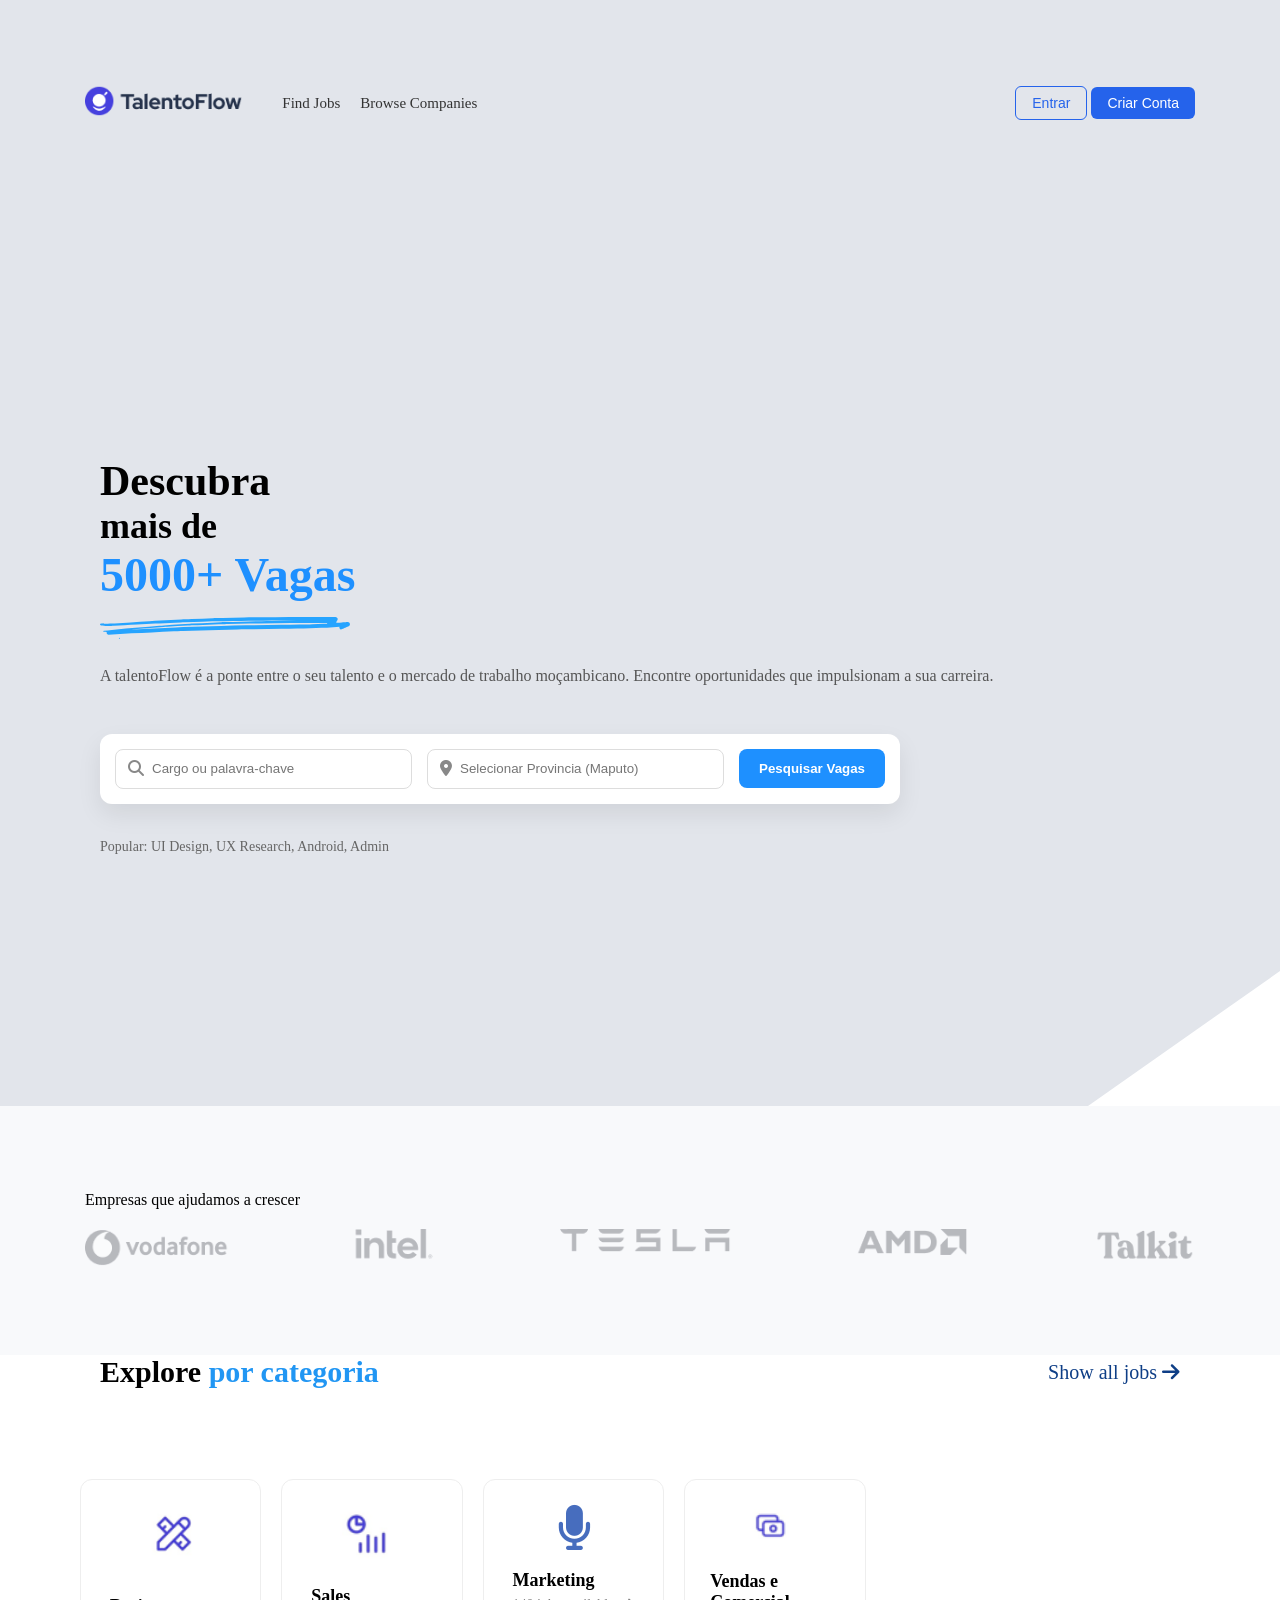
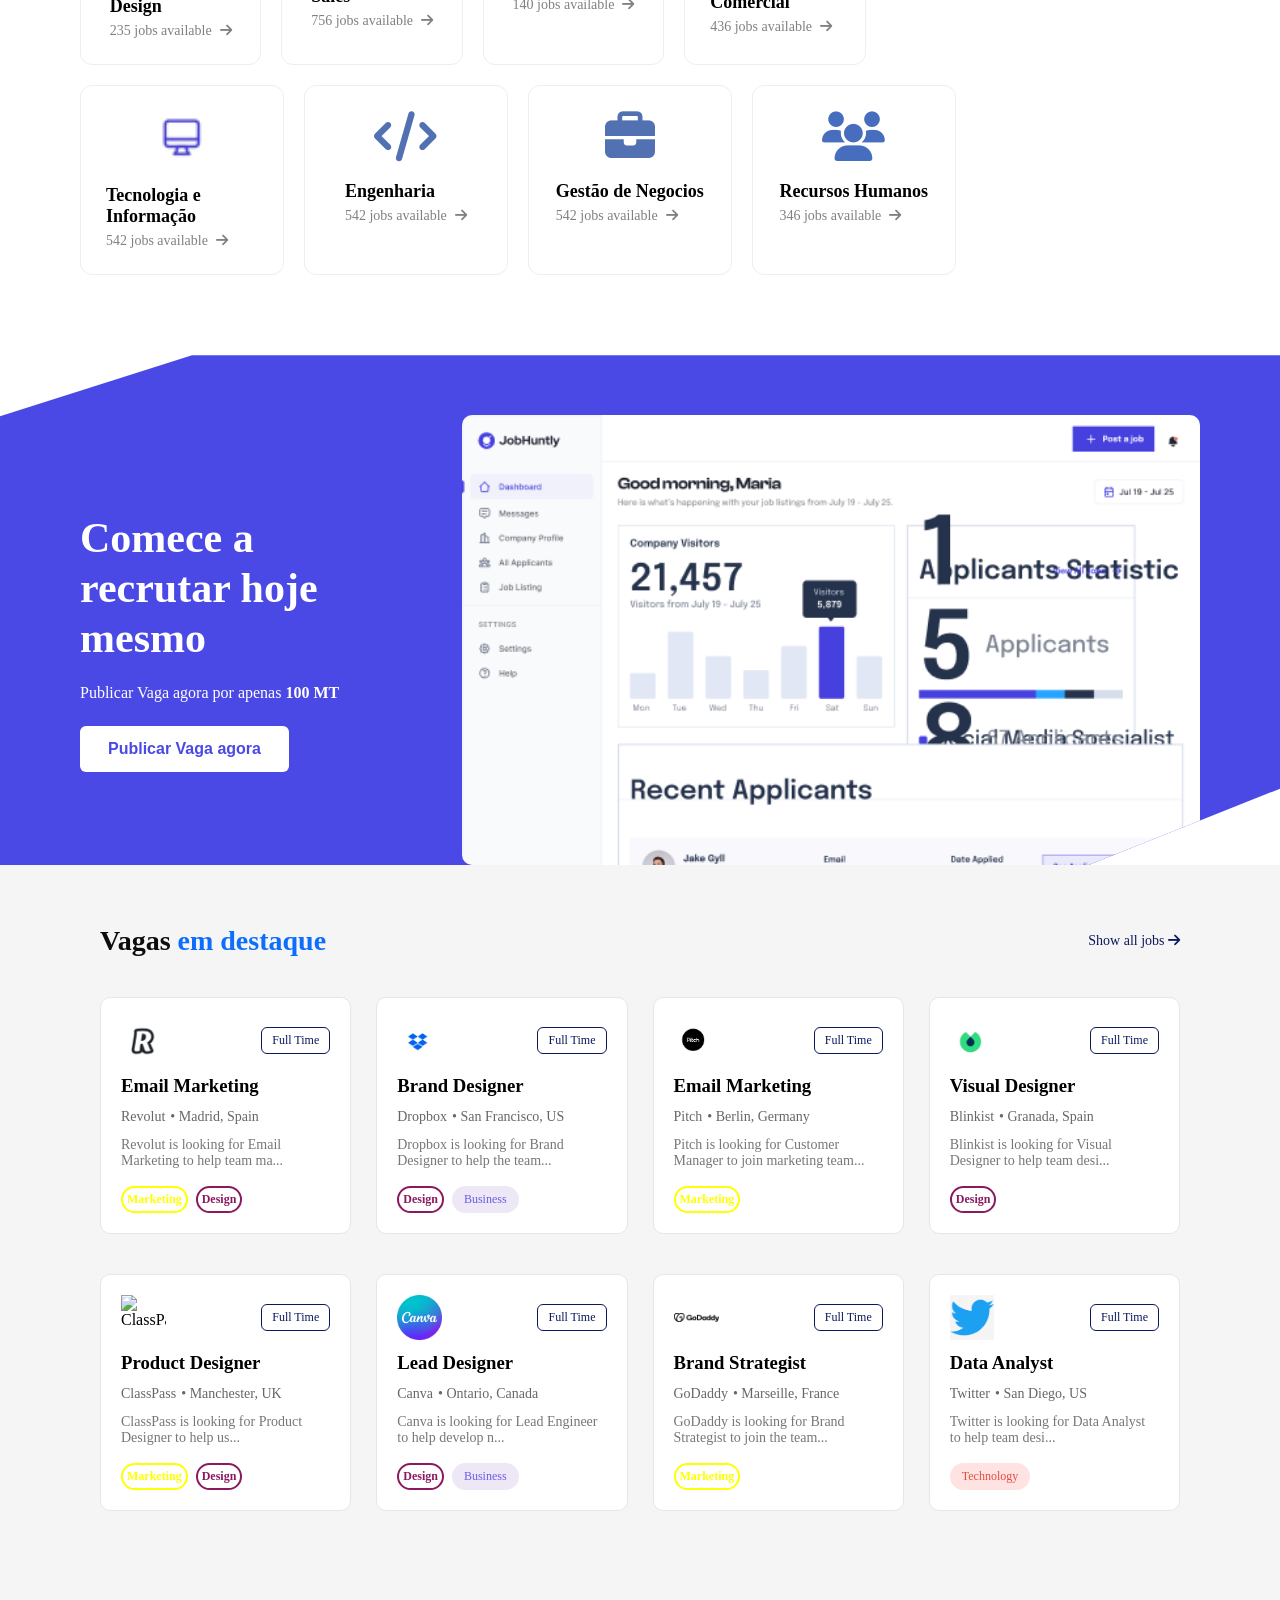
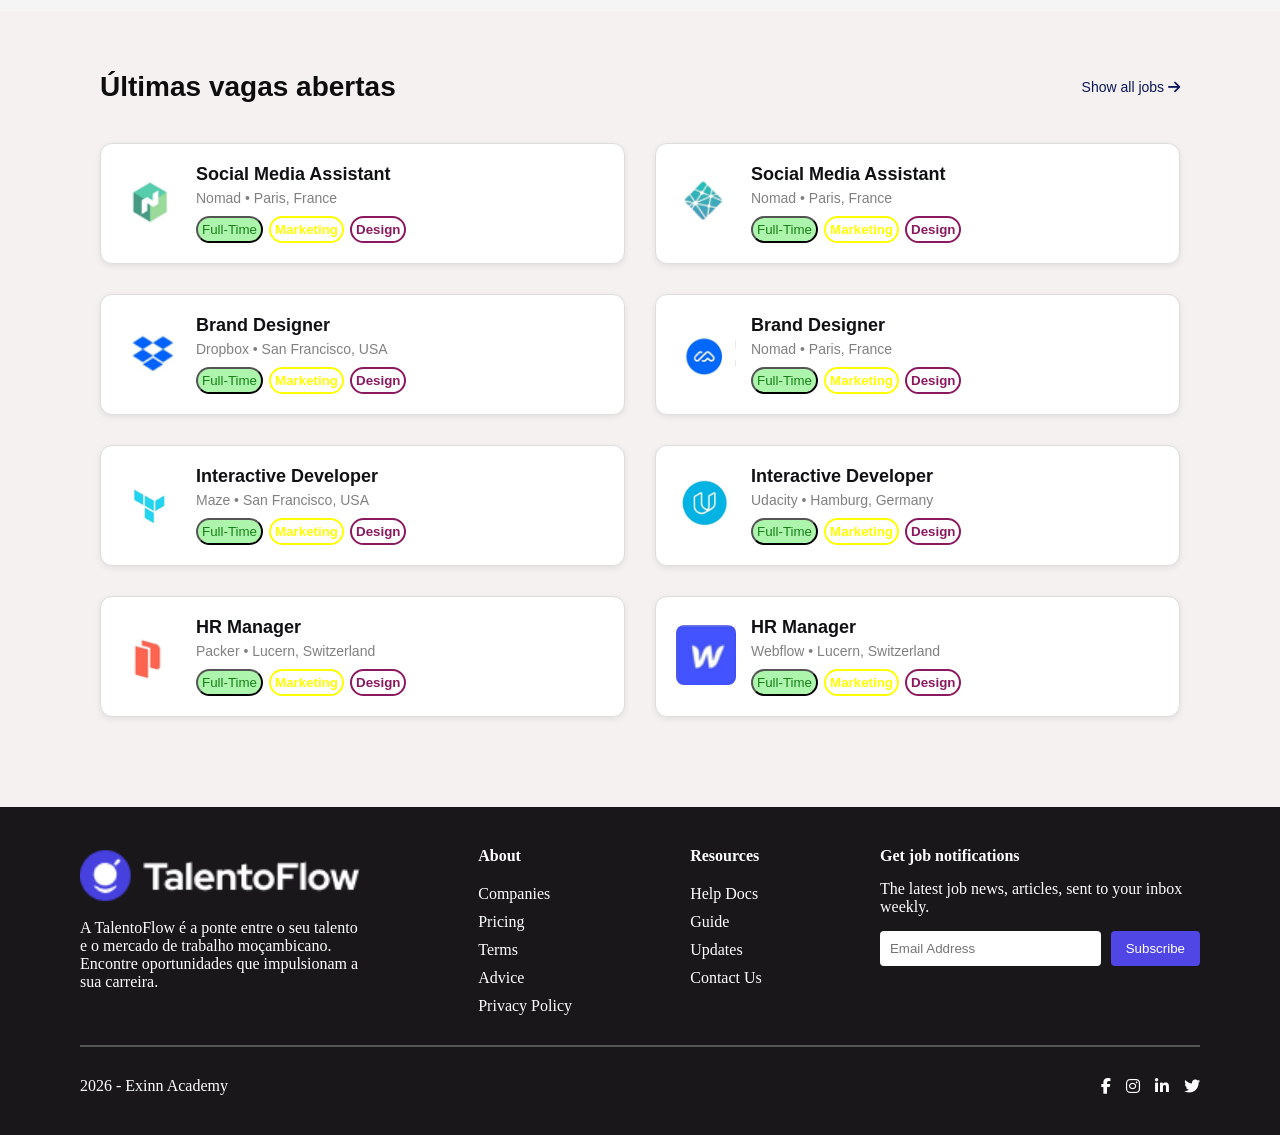
==== index.html @ d51956b3 "ajuste" ====
<!DOCTYPE html>
<html lang="en">
<head>
    <meta charset="UTF-8">
    <meta name="viewport" content="width=device-width, initial-scale=1.0">
    <title>Talento-Flow</title>

    
      <link rel="stylesheet" href="https://cdnjs.cloudflare.com/ajax/libs/font-awesome/6.4.0/css/all.min.css">

    <link rel="stylesheet" href="styles.css">
</head>

<body>


<header class="cabeca"> 
    <!-- Lado esquerdo: logo + nome --> 
    <div class="divhead1"> 
        <div class="logo-area"> 
            <img class="imag" src="AssetsTalentoFlow/Logo.png" alt="Logo TalentoFlow"> 
        </div> 
        
        <!-- Centro: links de navegação --> 
        <div class="headElements"> 
            <div><a href="#">Find Jobs</a></div> 
            <div><a href="#">Browse Companies</a></div> 
        </div> 
    </div> 
    
    <!-- Lado direito: botões --> 
     <div class="auth-buttons"> 
        <nav>
            <button>Entrar</button>
            <button>Criar Conta</button>
        </nav>
    </div> 
</header>



<main>

    <!--Dont worry, depois removeremos os comentarios desnecessarios-->

    <!--O Bill fara parte inicial ate a seccao de categorias-->
   <section class="hero">

    <div class="hero-content">
        <div class="hero-title">Descubra</div>
        <div class="hero-subtitle">mais de</div>
        <div class="hero-number">5000+ Vagas</div>

        <div class="hero-image">
            <img src="AssetsTalentoFlow/Group.svg" alt="">
        </div>

        <div class="text1">
            <p>
                A talentoFlow é a ponte entre o seu talento e o mercado de trabalho moçambicano.
                Encontre oportunidades que impulsionam a sua carreira.
            </p>
        </div>
    </div>

    <!-- Barra de Pesquisa -->
    <div class="search-container">

        <div class="search-input-group">
            <span><i class="fa fa-search"></i></span>
            <input type="text" placeholder="Cargo ou palavra-chave">
        </div>

        <div class="search-input-group">
            <span><i class="fa-solid fa-location-dot"></i></span>
            <input type="text" placeholder="Selecionar Provincia (Maputo)">
        </div>

        <button class="search-btn">Pesquisar Vagas</button>

    </div>

    <div class="popular">
        Popular: UI Design, UX Research, Android, Admin
    </div>

  </section>



    <!-- Secção de Empresas -->
    <section class="secao-empresas">
    <div class="container-empresas">
        <div class="titulo-empresas">
            Empresas que ajudamos a crescer
        </div>

        <div class="logos-empresas">
            <img src="AssetsTalentoFlow/Featured Company.png" 
                 alt="Empresas ajudadas no crescimento">
        </div>
    </div>
</section>


<!-- Secção de Categorias -->


    
        <div class="cabecalho-explore">
            <div>
                <h2>Explore <span class="designExp">por categoria</span></h2>
            </div>

            <div class="show1">
                Show all jobs
                <span class="show1">
                    <i class="fa fa-arrow-right"></i>
                </span>
            </div>
        </div>
    





    <!-- Section das categorias -->
<section class="categorias">

    <!-- Primeira linha -->
    <div class="linha-categorias">

        <div class="card-categoria">
            <div class="card-icon">
                <img src="categorias/Screenshot 2026-02-19 233126.png" alt="">
            </div>

            <div class="card-info">
                <h3 class="card-titulo">Design</h3>
                <div class="card-vagas">
                    235 jobs available
                    <span><i class="fa fa-arrow-right"></i></span>
                </div>
            </div>
        </div>

        <div class="card-categoria">
            <div class="card-icon">
                <img src="categorias/sales.png" alt="">
            </div>
            <div class="card-info">
                <h3 class="card-titulo">Sales</h3>
                <div class="card-vagas">
                    756 jobs available
                    <span><i class="fa fa-arrow-right"></i></span>
                </div>
            </div>
        </div>

        <div class="card-categoria">
            <div class="card-icon">
                <span><i class="fa-solid fa-microphone" style="font-size:45px;"></i>
                </span>
            </div>
            <div class="card-info">
                <h3 class="card-titulo">Marketing</h3>
                <div class="card-vagas">
                    140 jobs available
                    <span><i class="fa fa-arrow-right"></i></span>
                </div>
            </div>
        </div>

        <div class="card-categoria">
            <div class="card-icon">
                <img src="categorias/caixinhas.png" alt="">
            </div>
            <div class="card-info">
                <h3 class="card-titulo">Vendas e Comercial</h3>
                <div class="card-vagas">
                    436 jobs available
                    <span><i class="fa fa-arrow-right"></i></span>
                </div>
            </div>
        </div>

    </div>

    <!-- Segunda linha -->
    <div class="linha-categorias">

        <div class="card-categoria">
            <div class="card-icon">
                <img src="categorias/tecnologia.png" alt="">
            </div>
            <div class="card-info">
                <h3 class="card-titulo">Tecnologia e Informação</h3>
                <div class="card-vagas">
                    542 jobs available
                    <span><i class="fa fa-arrow-right"></i></span>
                </div>
            </div>
        </div>

        <div class="card-categoria">
            <div class="card-icon">
                  <span class="engenharia">
                     <i class="fa fa-code"></i>
                </span>
            </div>
            <div class="card-info">
             <h3 class="card-titulo">Engenharia</h3>
                <div class="card-vagas">
                    542 jobs available
                    <span><i class="fa fa-arrow-right"></i></span>
                </div>
            </div>
        </div>

        <div class="card-categoria">
            <div class="card-icon">
                  <span class="engenharia">
                    <i class="fa-solid fa-briefcase"></i>
                </span>
            </div>
            <div class="card-info">
              <h3 class="card-titulo">Gestão de Negocios</h3>
                <div class="card-vagas">
                    542 jobs available
                    <span><i class="fa fa-arrow-right"></i></span>
                </div>
            </div>
        </div>

        <div class="card-categoria">
            <div class="card-icon">
                <i class="fa fa-users"></i>
            </div>
            <div class="card-info">
                <h3 class="card-titulo">Recursos Humanos</h3>
                <div class="card-vagas">
                    346 jobs available
                    <span><i class="fa fa-arrow-right"></i></span>
                </div>
            </div>
        </div>

    </div>

</section>
   
    <!--Shanaya - desde a seccao de dashboard ate a seccao das vagas em destaque-->
   


<section class="sectionParaDashboard">
    <div class="dashboard-content">

        <!-- TEXTO À ESQUERDA -->
        <div class="dashboard-text">
            <h2>
                Comece a <br>
                recrutar hoje <br>
                mesmo
            </h2>

            <p class="price">
                Publicar Vaga agora por apenas <strong>100 MT</strong>
            </p>

            <button class="btn-publicar">
                Publicar Vaga agora
            </button>
        </div>

        <!-- IMAGEM À DIREITA -->
        <div class="dashboard-image">
            <img src="AssetsTalentoFlow/Dashboard Company.png" alt="Dashboard da Empresa">
        </div>

    </div>
</section>











   
            
    
         
      
    
      





<!--Section de empresas em destaque - SHANAYA-->



<section class="vagas">

    
    <!-- Cabeçalho da secção -->
    <div class="vagas-topo">
        <div class="titulo-vagas"><h1>
           Vagas <vagas class="designTitle">em destaque</h1></span>
        </div>
        
        <div class="ver-todas">
            Show all jobs <i class="fa fa-arrow-right"></i>
        </div>
    </div>

    <!-- LINHA 1: Vagas 1 a 4 -->
    <div class="grelha-vagas linha-1">
        <!-- CARD 1 -->
        <div class="vaga-card">
            <div class="vaga-header">
                <img class="imgEmp" src="EmpresasLogo/R.png" alt="Revolut">
                <span class="full-time">Full Time</span>
            </div>
            <h3>Email Marketing</h3>
            <div class="empresa-local">
                <span>Revolut</span>
                <span>• Madrid, Spain</span>
            </div>
            <p class="descricao">Revolut is looking for Email Marketing to help team ma...</p>
            <div class="tags">
                <span class="tag marketing">Marketing</span>
                <span class="tag design">Design</span>
            </div>
        </div>

        <!-- CARD 2 -->
        <div class="vaga-card">
            <div class="vaga-header">
                <img class="imgEmp" src="EmpresasLogo/dropbox.png" alt="Dropbox">
                <span class="full-time">Full Time</span>
            </div>
            <h3>Brand Designer</h3>
            <div class="empresa-local">
                <span>Dropbox</span>
                <span>• San Francisco, US</span>
            </div>
            <p class="descricao">Dropbox is looking for Brand Designer to help the team...</p>
            <div class="tags">
                <span class="tag design">Design</span>
                <span class="tag business">Business</span>
            </div>
        </div>

        <!-- CARD 3 -->
        <div class="vaga-card">
            <div class="vaga-header">
                <img class="imgEmp" src="EmpresasLogo/pitch.png" alt="Pitch">
                <span class="full-time">Full Time</span>
            </div>
            <h3>Email Marketing</h3>
            <div class="empresa-local">
                <span>Pitch</span>
                <span>• Berlin, Germany</span>
            </div>
            <p class="descricao">Pitch is looking for Customer Manager to join marketing team...</p>
            <div class="tags">
                <span class="tag marketing">Marketing</span>
            </div>
        </div>

        <!-- CARD 4 -->
        <div class="vaga-card">
            <div class="vaga-header">
                <img class="imgEmp" src="EmpresasLogo/brink.png" alt="Blinkist">
                <span class="full-time">Full Time</span>
            </div>
            <h3>Visual Designer</h3>
            <div class="empresa-local">
                <span>Blinkist</span>
                <span>• Granada, Spain</span>
            </div>
            <p class="descricao">Blinkist is looking for Visual Designer to help team desi...</p>
            <div class="tags">
                <span class="tag design">Design</span>
            </div>
        </div>
    </div> <!-- fim linha 1 -->

    <!-- LINHA 2: Vagas 5 a 8 -->
    <div class="grelha-vagas linha-2">
        <!-- CARD 5 -->
        <div class="vaga-card">
            <div class="vaga-header">
                <img class="imgEmp" src="EmpresasLogo/ClassPassLogo.png" alt="ClassPass">
                <span class="full-time">Full Time</span>
            </div>
            <h3>Product Designer</h3>
            <div class="empresa-local">
                <span>ClassPass</span>
                <span>• Manchester, UK</span>
            </div>
            <p class="descricao">ClassPass is looking for Product Designer to help us...</p>
            <div class="tags">
                <span class="tag marketing">Marketing</span>
                <span class="tag design">Design</span>
            </div>
        </div>

        <!-- CARD 6 -->
        <div class="vaga-card">
            <div class="vaga-header">
                <img class="imgEmp" src="EmpresasLogo/CanvaLogo.png" alt="Canva">
                <span class="full-time">Full Time</span>
            </div>
            <h3>Lead Designer</h3>
            <div class="empresa-local">
                <span>Canva</span>
                <span>• Ontario, Canada</span>
            </div>
            <p class="descricao">Canva is looking for Lead Engineer to help develop n...</p>
            <div class="tags">
                <span class="tag design">Design</span>
                <span class="tag business">Business</span>
            </div>
        </div>

        <!-- CARD 7 -->
        <div class="vaga-card">
            <div class="vaga-header">
                <img class="imgEmp" src="EmpresasLogo/godaddylogo.png" alt="GoDaddy">
                <span class="full-time">Full Time</span>
            </div>
            <h3>Brand Strategist</h3>
            <div class="empresa-local">
                <span>GoDaddy</span>
                <span>• Marseille, France</span>
            </div>
            <p class="descricao">GoDaddy is looking for Brand Strategist to join the team...</p>
            <div class="tags">
                <span class="tag marketing">Marketing</span>
            </div>
        </div>

        <!-- CARD 8 -->
        <div class="vaga-card">
            <div class="vaga-header">
                <img class="imgEmp" src="EmpresasLogo/TwitterLogo.png" alt="Twitter">
                <span class="full-time">Full Time</span>
            </div>
            <h3>Data Analyst</h3>
            <div class="empresa-local">
                <span>Twitter</span>
                <span>• San Diego, US</span>
            </div>
            <p class="descricao">Twitter is looking for Data Analyst to help team desi...</p>
            <div class="tags">
                <span class="tag technology">Technology</span>
            </div>
        </div>
    </div> <!-- fim linha 2 -->

</section>



   <!--Section de últimas vagas-->
  <!--Ercilio: A partir da seccao das vagas abertas ate no fim(inclui footer)-->

<section class="vagasAbertas">
  <!-- topo -->
  <div class="vagas-topo">
    <h1>Últimas vagas abertas</h1>
    <div class="ver-todas">
      Show all jobs <i class="fa fa-arrow-right" aria-hidden="true"></i>
    </div>
  </div>

  <!-- LINHAS DE VAGAS -->
  <div class="linha-vagas">
    <!-- VAGA 1 -->
    <div class="vaga">
      <div class="vaga-img">
        <img src="imagesVagas/vaga1.png" alt="Social Media Assistant">
      </div>
      <div class="vaga-info">
        <h3>Social Media Assistant</h3>
        <p>Nomad • Paris, France</p>
        <div class="vaga-tags">
          <button class="full">Full-Time</button>
          <button class="marketing">Marketing</button>
          <button class="design">Design</button>
        </div>
      </div>
    </div>

    <!-- VAGA 2 -->
    <div class="vaga">
      <div class="vaga-img">
        <img src="imagesVagas/vaga2.png" alt="Social Media Assistant">
      </div>
      <div class="vaga-info">
        <h3>Social Media Assistant</h3>
        <p>Nomad • Paris, France</p>
        <div class="vaga-tags">
          <button class="full">Full-Time</button>
          <button class="marketing">Marketing</button>
          <button class="design">Design</button>
        </div>
      </div>
    </div>
  </div>

  <div class="linha-vagas">
    <!-- VAGA 3 -->
    <div class="vaga">
      <div class="vaga-img">
        <img src="imagesVagas/vaga3.png" alt="Brand Designer">
      </div>
      <div class="vaga-info">
        <h3>Brand Designer</h3>
        <p>Dropbox • San Francisco, USA</p>
        <div class="vaga-tags">
          <button class="full">Full-Time</button>
          <button class="marketing">Marketing</button>
          <button class="design">Design</button>
        </div>
      </div>
    </div>

    <!-- VAGA 4 -->
    <div class="vaga">
      <div class="vaga-img">
        <img src="imagesVagas/vaga4.png" alt="Brand Designer">
      </div>
      <div class="vaga-info">
        <h3>Brand Designer</h3>
        <p>Nomad • Paris, France</p>
        <div class="vaga-tags">
          <button class="full">Full-Time</button>
          <button class="marketing">Marketing</button>
          <button class="design">Design</button>
        </div>
      </div>
    </div>
  </div>

  <div class="linha-vagas">
    <!-- VAGA 5 -->
    <div class="vaga">
      <div class="vaga-img">
        <img src="imagesVagas/vaga5.png" alt="Interactive Developer">
      </div>
      <div class="vaga-info">
        <h3>Interactive Developer</h3>
        <p>Maze • San Francisco, USA</p>
        <div class="vaga-tags">
          <button class="full">Full-Time</button>
          <button class="marketing">Marketing</button>
          <button class="design">Design</button>
        </div>
      </div>
    </div>

    <!-- VAGA 6 -->
    <div class="vaga">
      <div class="vaga-img">
        <img src="imagesVagas/vaga6.png" alt="Interactive Developer">
      </div>
      <div class="vaga-info">
        <h3>Interactive Developer</h3>
        <p>Udacity • Hamburg, Germany</p>
        <div class="vaga-tags">
          <button class="full">Full-Time</button>
          <button class="marketing">Marketing</button>
          <button class="design">Design</button>
        </div>
      </div>
    </div>
  </div>

  <div class="linha-vagas">
    <!-- VAGA 7 -->
    <div class="vaga">
      <div class="vaga-img">
        <img src="imagesVagas/vaga7.png" alt="HR Manager">
      </div>
      <div class="vaga-info">
        <h3>HR Manager</h3>
        <p>Packer • Lucern, Switzerland</p>
        <div class="vaga-tags">
          <button class="full">Full-Time</button>
          <button class="marketing">Marketing</button>
          <button class="design">Design</button>
        </div>
      </div>
    </div>

    <!-- VAGA 8 -->
    <div class="vaga">
      <div class="vaga-img">
        <img src="imagesVagas/vaga8.png" alt="HR Manager">
      </div>
      <div class="vaga-info">
        <h3>HR Manager</h3>
        <p>Webflow • Lucern, Switzerland</p>
        <div class="vaga-tags">
          <button class="full">Full-Time</button>
          <button class="marketing">Marketing</button>
          <button class="design">Design</button>
        </div>
      </div>
    </div>
  </div>
</section>

    

</main>

<footer class="footer">

    <div class="containerFooter">

        <!-- COLUNA 1 - EMPRESA -->
        <div class="empresa">
            <img src="AssetsTalentoFlow/Logo-Branco.png" alt="Logo">
            <p>
                A TalentoFlow é a ponte entre o seu talento e o mercado de trabalho moçambicano.
                Encontre oportunidades que impulsionam a sua carreira.
            </p>
        </div>

        <!-- COLUNA 2 - ABOUT -->
        <div class="coluna">
            <h4>About</h4>
            <span>Companies</span>
            <span>Pricing</span>
            <span>Terms</span>
            <span>Advice</span>
            <span>Privacy Policy</span>
        </div>

        <!-- COLUNA 3 - RESOURCES -->
        <div class="coluna">
            <h4>Resources</h4>
            <span>Help Docs</span>
            <span>Guide</span>
            <span>Updates</span>
            <span>Contact Us</span>
        </div>

        <!-- COLUNA 4 - NEWSLETTER -->
        <div class="newsletter">
            <h4>Get job notifications</h4>
            <p>
                The latest job news, articles, sent to your inbox weekly.
            </p>

            <div class="form">
                <input type="email" placeholder="Email Address">
                <button>Subscribe</button>
            </div>
        </div>

    </div>

    <hr>

    <!-- PARTE FINAL -->
    <div class="final">
        <span>2026 - Exinn Academy</span>

        <div class="redes">
            <i class="fab fa-facebook-f"></i>
            <i class="fab fa-instagram"></i>
            <i class="fab fa-linkedin-in"></i>
            <i class="fab fa-twitter"></i>
        </div>
    

</footer>




</body>
</html>
---- styles.css ----
* {   
    margin: 0;
    padding: 0;
    box-sizing: border-box;
}



/* HEADER GERAL */
.cabeca {
    display: flex;
    justify-content: space-between; /* esquerda | direita */
    align-items: center;
   
    background-color: #e2e5eb;
    border-bottom: 0px solid #e5e5e5;
    padding-left: 85px;
    padding: 85px;
}

/* BLOCO ESQUERDO (logo + menu) */
.divhead1 {
    display: flex;
    align-items: center;
    gap: 40px; /* espaço entre logo e links */
}

/* Logo */
.logo-area 

 img {
    height: 32px;
    width: auto;
    background-color: transparent; /* garante que não há fundo preto */
}


.imag {
    height: 32px;
    width: auto;
}

/* LINKS DE NAVEGAÇÃO */
.headElements {
    display: flex;
    gap: 20px;
}

.headElements a {
    text-decoration: none;
    color: #333;
    font-size: 15px;
    font-weight: 500;
}

.headElements a:hover {
    color: #2563eb; /* azul */
}

/* BLOCO DIREITO (botões) */
.auth-buttons {
    display: flex;
    gap: 12px;
}

/* BOTÕES */
.auth-buttons button {
    padding: 8px 16px;
    border-radius: 6px;
    font-size: 14px;
    cursor: pointer;
    border: none;
}

/* Botão Entrar */
.auth-buttons button:first-child {
    background-color: transparent;
    color: #2563eb;
    border: 1px solid #2563eb;
}

/* Botão Criar Conta */
.auth-buttons button:last-child {
    background-color: #2563eb;
    color: #fff;
}




/*MAIN GERAL*/



/*section first, de introducao*/


/* HERO SECTION */

.hero {
    display: flex;
    flex-direction: column;
    justify-content: center;
    padding: 80px 100px;
    gap: 25px;
     background-color: #e2e5eb;
    min-height: 100vh;


     clip-path: polygon(
        0% 0%,     /* corte no topo à esquerda */
        100% 0%,   /* topo direito normal */
        100% 85%,  /* desce antes do fim */
        85% 100%,  /* corte no fundo à direita */
        0% 100%,   /* fundo esquerdo normal */
        0% 12%     /* sobe para fechar o corte esquerdo */
    );


}


     clip-path: polygon(
        0% 0%,     /* sem corte no topo à esquerda */
        100% 0%,   /* topo direito normal */
        100% 85%,  /* desce antes do fim */
        85% 100%,  /* corte no fundo à direita */
         0% 100%,   /* fundo esquerdo normal */
         0% 12%     /* sobe para fechar o corte esquerdo */
       
        
    );



}

/* Conteúdo principal */

.hero-content {
    max-width: 700px;
}

.hero-title {
    font-size: 42px;
    font-weight: 700;
}

.hero-subtitle {
    font-size: 36px;
    font-weight: 600;
}

.hero-number {
    font-size: 48px;
    font-weight: 800;
    color: #1e90ff;
}

.hero-image img {
   
    width: 250px;
    margin-top: 15px;
}

.text1 {
    margin-top: 20px;
    color: #555;
    line-height: 1.6;
}

/* SEARCH BAR */

.search-container {
    display: flex;
    align-items: center;
    gap: 15px;
    margin-top: 20px;
    background: white;
    padding: 15px;
    border-radius: 12px;
    box-shadow: 0 10px 25px rgba(0,0,0,0.08);
    max-width: 800px;
}

.search-input-group {
    display: flex;
    align-items: center;
    gap: 8px;
    flex: 1;
    border: 1px solid #ddd;
    padding: 10px 12px;
    border-radius: 8px;
}

.search-input-group i {
    color: #888;
}

.search-input-group input {
    border: none;
    outline: none;
    width: 100%;
}

.search-btn {
    padding: 12px 20px;
    background: #1e90ff;
    color: white;
    border: none;
    border-radius: 8px;
    cursor: pointer;
    font-weight: 600;
    transition: 0.3s;
}

.search-btn:hover {
    background: #0d6efd;
}

/* Popular tags */

.popular {
    margin-top: 10px;
    font-size: 14px;
    color: #666;


}


/*Section de empresas*/

.secao-empresas {
    width: 100%;
    background-color: #f8f9fb;
    display: flex;
    justify-content:flex-start; /* centraliza o conteúdo */
    padding: 30px 0;
    padding: 85px;
}

.secao-empresas .container-empresas {
    width: 100%;
    max-width: 1200px; /* mesma largura das outras secções */
   
    display: flex;
    flex-direction: column;
    align-items:first baseline;
    gap: 20px;
}

.logos-empresas img {
    width: 100%;
    height: auto;
}

<!--Section de explorar as vagas-->

/* styles.css */


.explore {
    max-width: 1200px;   /* mesma largura das vagas */
    margin: 0 auto;       /* centraliza horizontalmente */
    padding: 0 20px;      /* espaço lateral */
    margin-bottom: 40px;  /* espaçamento inferior da seção */
}

/* Cabeçalho da seção */
.cabecalho-explore {
    display: flex;
    justify-content: space-between;
    align-items: center;
    margin-bottom: 30px;
    padding-left: 100px;
    padding-right: 100px;
    font-size: 20px;
}

.designExp{
    color:#2196F3;
}

.show1{
    color: #0e3e86;
}



/* SECTION DE CATEGORIAS */
.categorias {
    display: flex;
    flex-wrap: wrap;
    padding: 60px 80px;
}

/* Cada linha */
.linha-categorias {
    display: flex;          /* Ativa flex */
    gap: 20px;              /* Espaço entre cards */
    margin-bottom: 20px; 
    flex-wrap: wrap;   /* Espaço entre linhas */
}

/* Cada card */
.card-categoria {
    flex: 1;                /* Todos com mesmo tamanho */
    background: #ffffff;
    padding: 25px;
    border-radius: 12px;
    display: flex;
    flex-direction: column;
    align-items: center;
    gap: 20px;
    border: 1px solid #eee;
    cursor: pointer;
    transition: 0.3s ease;
}

/* Hover */
.card-categoria:hover {
    transform: translateY(-5px);
    box-shadow: 0 10px 20px rgba(0,0,0,0.08);
}
.card-categoria, :first, i
{ color: #2196F3;}



/* Ícone */
.card-icon img {
    width: 70px;
}


.card-icon i {
     color: #476dbe; /* azul */
    font-size: 50px;
}


.engenharia i {
    color: #5271b3;
}

/* Texto */
.card-titulo {
    font-size: 18px;
    margin-bottom: 6px;
}

.card-vagas {
    font-size: 14px;
    color: gray;
    display: flex;
    align-items: center;
    gap: 8px;
}







/*SEGUNDA PARTE - SHANAYA*/

/*Area de Dashboard*/

/* SECTION GERAL */
.sectionParaDashboard {

     max-width: 1650px;   /* MESMA largura das
     outras seções */
     height: 510px;
    margin: 0 auto;      /* centralizacao horizontal */
    background-color: #4a49e5;
    padding: 60px 80px;


    /*Decidimos aplicar esse conceito de clip-path para recortar o elemento... Vamos la ver:*/

    clip-path: polygon(
        15% 0%,     /* corte no topo à esquerda */
        100% 0%,   /* topo direito normal */
        100% 85%,  /* desce antes do fim */
        85% 100%,  /* corte no fundo à direita */
        0% 100%,   /* fundo esquerdo normal */
        0% 12%     /* sobe para fechar o corte esquerdo */
    );
}
/* CONTAINER FLEX */
.dashboard-content {
    display: flex;
    align-items: center;
    justify-content: space-between;
    gap: 40px;
    
}

/* TEXTO */
.dashboard-text {
    max-width: 480px;
    color: #ffffff;
}

.dashboard-text h2 {
    font-size: 42px;
    font-weight: 700;
    line-height: 1.2;
    margin-bottom: 20px;
}

.dashboard-text .price {
    font-size: 16px;
    margin-bottom: 24px;
}

/* BOTÃO */
.btn-publicar {
    padding: 14px 28px;
    font-size: 16px;
    font-weight: 600;
    color: #4a49e5;
    background-color: #ffffff;
    border: none;
    border-radius: 6px;
    cursor: pointer;
    transition: 0.3s;
}

.btn-publicar:hover {
    background-color: #f1f1f1;
}

/* IMAGEM */
.dashboard-image img {
    max-width: 800px;
    width: 100%;
    height: 450px;
    border-radius: 10px;
}





/* Container geral */
.vagas {
    padding: 60px 100px;
    background-color: #f5f5f5;
}

/* TOPO */

/* Container geral */
.vagas {
    padding: 60px 100px;
    background-color: #f5f5f5;
}

/* TOPO */
.vagas-topo {
    display: flex;
    justify-content: space-between;
    align-items: center;
    margin-bottom: 40px;
}

.designTitle {
    color: #0d6efd;
}

.ver-todas {
    color: #0c185c;
    cursor: pointer;
    transition: color 0.3s;
}

.ver-todas:hover {
    color: #0d6efd;
}

/* GRELHA FLEX (mesma regra para linha 1 e linha 2) */
.grelha-vagas {
    display: flex;
    flex-wrap: wrap;
    gap: 25px;
    margin-bottom: 40px; /* separa linhas */
}

/* CARD */
.vaga-card {
    flex: 1 1 calc(25% - 25px);
    min-width: 0;
    background-color: #fff;
    border: 1px solid #e6e6e6;
    border-radius: 10px;
    padding: 20px;
    display: flex;
    flex-direction: column;
    gap: 12px;
    transition: 0.2s ease;
}

.vaga-card:hover {
    transform: translateY(-4px);
    box-shadow: 0 10px 25px rgba(0,0,0,0.05);
}

/* HEADER */
.vaga-header {
    display: flex;
    justify-content: space-between;
    align-items: center;
}

.imgEmp {
    width: 45px;
    height: 45px;
    object-fit: contain;
}

.full-time {
    border: 1px solid #0c185c;
    color: #0c185c;
    font-size: 12px;
    padding: 5px 10px;
    border-radius: 6px;
}

/* TEXTO */
.vaga-card h3 {
    margin: 0;
    word-break: break-word;
}

.empresa-local {
    display: flex;
    flex-wrap: wrap;
    gap: 5px;
    font-size: 14px;
    color: #666;
}

.descricao {
    font-size: 14px;
    color: #777;
}

/* TAGS */
.tags {
    display: flex;
    flex-wrap: wrap;
    gap: 8px;
    margin-top: 5px;
}

.tag {
    font-size: 12px;
    padding: 6px 12px;
    border-radius: 20px;
}

.marketing {
    background-color: #ffe8cc;
    color: #e67e22;
}

.design {
    background-color: #d4f5e9;
    color: #2ecc71;
}

.technology {
    background-color: #ffe3e3;
    color: #e74c3c;
}

.business {
    background-color: #ede7f6;
    color: #6c5ce7;
}

/* TABLET */
@media (max-width: 1024px) {
    .vaga-card {
        flex: 1 1 calc(50% - 25px);
    }

    .vagas {
        padding: 40px 40px;
    }
}

/* MOBILE */
@media (max-width: 768px) {
    .vaga-card {
        flex: 1 1 100%;
    }

    .vagas {
        padding: 30px 20px;
    }

    .vagas-topo {
        flex-direction: column;
        align-items: flex-start;
        gap: 10px;
    }
}







/*ESTILIZANDO SECTION DE ULTIMAS VAGAS Agora*/


.vagasAbertas {
  padding: 60px 100px;
  background-color: #f5f1f1;
  font-family: Arial, sans-serif;
}

.vagas-topo {
  display: flex;
  justify-content: space-between;
  align-items: center;
  margin-bottom: 40px;
}

.vagas-topo h1 {
  font-size: 28px;
  color: #0d0d0e;
}

.ver-todas {
  color: #0c185c;
  font-size: 14px;
  cursor: pointer;
}

.linha-vagas {
  display: flex;
  justify-content: space-between;
  gap: 30px;
  margin-bottom: 30px;
  flex-wrap: wrap;
  align-items: stretch; /* garante que todas as vagas tenham a mesma altura */
}

.vaga {
  flex: 1 1 calc(50% - 15px);
  display: flex;
  gap: 15px;
  padding: 20px;
  border: 1px solid #ddd;
  border-radius: 12px;
  background-color: #fff;
  align-items: center;
  box-shadow: 0 2px 6px rgba(0,0,0,0.08);
  transition: transform 0.2s, box-shadow 0.2s;
}

.vaga:hover {
  transform: translateY(-5px);
  box-shadow: 0 6px 15px rgba(0,0,0,0.15);
}

.vaga-img img {
  width: 60px;
  height: 60px;
  object-fit: contain;
  border-radius: 8px;
}

.vaga-info h3 {
  margin: 0;
  font-size: 18px;
  color: #101114;
}

.vaga-info p {
  margin: 5px 0 10px;
  font-size: 14px;
  color: gray;
}

.vaga-tags {
  display: flex;
  gap: 6px;
  flex-wrap: wrap;
}

.vaga-tags span {
  padding: 4px 8px;
  font-size: 11px;
  border-radius: 6px;
  color: white;
}

.full{
    background-color: rgb(173, 245, 173);
    color: rgb(23, 129, 23);
    border-radius: 20px;
    padding: 4px;
}

.marketing{
    background-color: transparent;
    color: yellow;
    border-radius: 20px;
    padding: 4px;
    border: 2px solid yellow;
    font-weight: bold;

}

.design{
     background-color: transparent;
    color: rgb(139, 25, 95);
    border-radius: 20px;
    padding: 4px;
    border: 2px solid rgb(139, 25, 95);
    font-weight: bold;
}






/* RESPONSIVO */
@media (max-width: 768px) {
  .vagasAbertas {
    padding: 40px 20px;
  }

  .linha-vagas {
    flex-direction: column;
    gap: 20px;
  }

  .vaga {
    flex: 1 1 100%;
  }
}











/*Footer*/


.footer{
    background-color: rgb(25, 23, 26);
    color: white;
    padding: 40px 80px;
}

/* Container principal */
.containerFooter{
    display: flex;
    justify-content: space-between;   /* DISTRIBUI IGUAL À IMAGEM */
    align-items: flex-start;
    gap: 40px;
    flex-wrap: wrap;
}

/* Empresa */
.empresa{
    max-width: 280px;
    display: flex;
    flex-direction: column;
    gap: 15px;
}

/* Colunas About e Resources */
.coluna{
    display: flex;
    flex-direction: column;
    gap: 10px;
}

.coluna h4{
    margin-bottom: 10px;
}

/* Newsletter */
.newsletter{
    max-width: 320px;
    display: flex;
    flex-direction: column;
    gap: 15px;
}

.form{
    display: flex;
    gap: 10px;
}

.form input{
    padding: 10px;
    border: none;
    border-radius: 4px;
    flex: 1;
}

.form button{
    padding: 10px 15px;
    background-color: #4f46e5;
    border: none;
    color: white;
    border-radius: 4px;
    cursor: pointer;
}

/* Linha */
hr{
    margin: 30px 0;
    border: 1px solid #555;
}

/* Parte final */
.final{
    display: flex;
    justify-content: space-between;  /* AQUI estava o teu erro */
    align-items: center;
}

.redes{
    display: flex;
    gap: 15px;
}





/* RESPONSIVIDADE - MOBILE */  

@media (max-width: 768px) {

    /* Rducao de pading um pouquinho grandess  */
    .hero,
    .secao-empresas,
    .categorias,
    .vagasAbertas,
    .footer {
        padding: 40px 20px;
    }

    .cabecalho-explore {
        padding: 0 20px;
        flex-direction: column;
        align-items: flex-start;
        gap: 10px;
    }

    /* Header empilhado */
    .cabeca {
        flex-direction: column;
        gap: 15px;
        padding: 15px 20px;
    }

    .divhead1 {
        flex-direction: column;
        gap: 15px;
        align-items: center;
    }

    .headElements {
        flex-direction: column;
        align-items: center;
    }

    .auth-buttons {
        flex-direction: column;
        width: 100%;
    }

    .auth-buttons button {
        width: 100%;
    }

    /* Hero */
    .hero-title { font-size: 28px; }
    .hero-subtitle { font-size: 24px; }
    .hero-number { font-size: 32px; }

    .hero-image img {
        width: 180px;
    }

    /* Search */
    .search-container {
        flex-direction: column;
        gap: 10px;
    }

    .search-btn {
        width: 100%;
    }

    /* Categorias em coluna */
    .linha-categorias {
        display: flex;
    flex-wrap: wrap;
    }

    /* Vagas em coluna */
    .linha-vagas {
        flex-direction: column;
    }

    .vaga {
        flex-direction: column;
        align-items: flex-start;
    }

    /* Footer */
    .containerFooter {
        flex-direction: column;
        gap: 30px;
    }

    .final {
        flex-direction: column;
        gap: 15px;
    }
}


/* TABLET */
@media (max-width: 1024px){
    .vaga-card{
        flex: 0 0 calc(50% - 13px);
    }
}
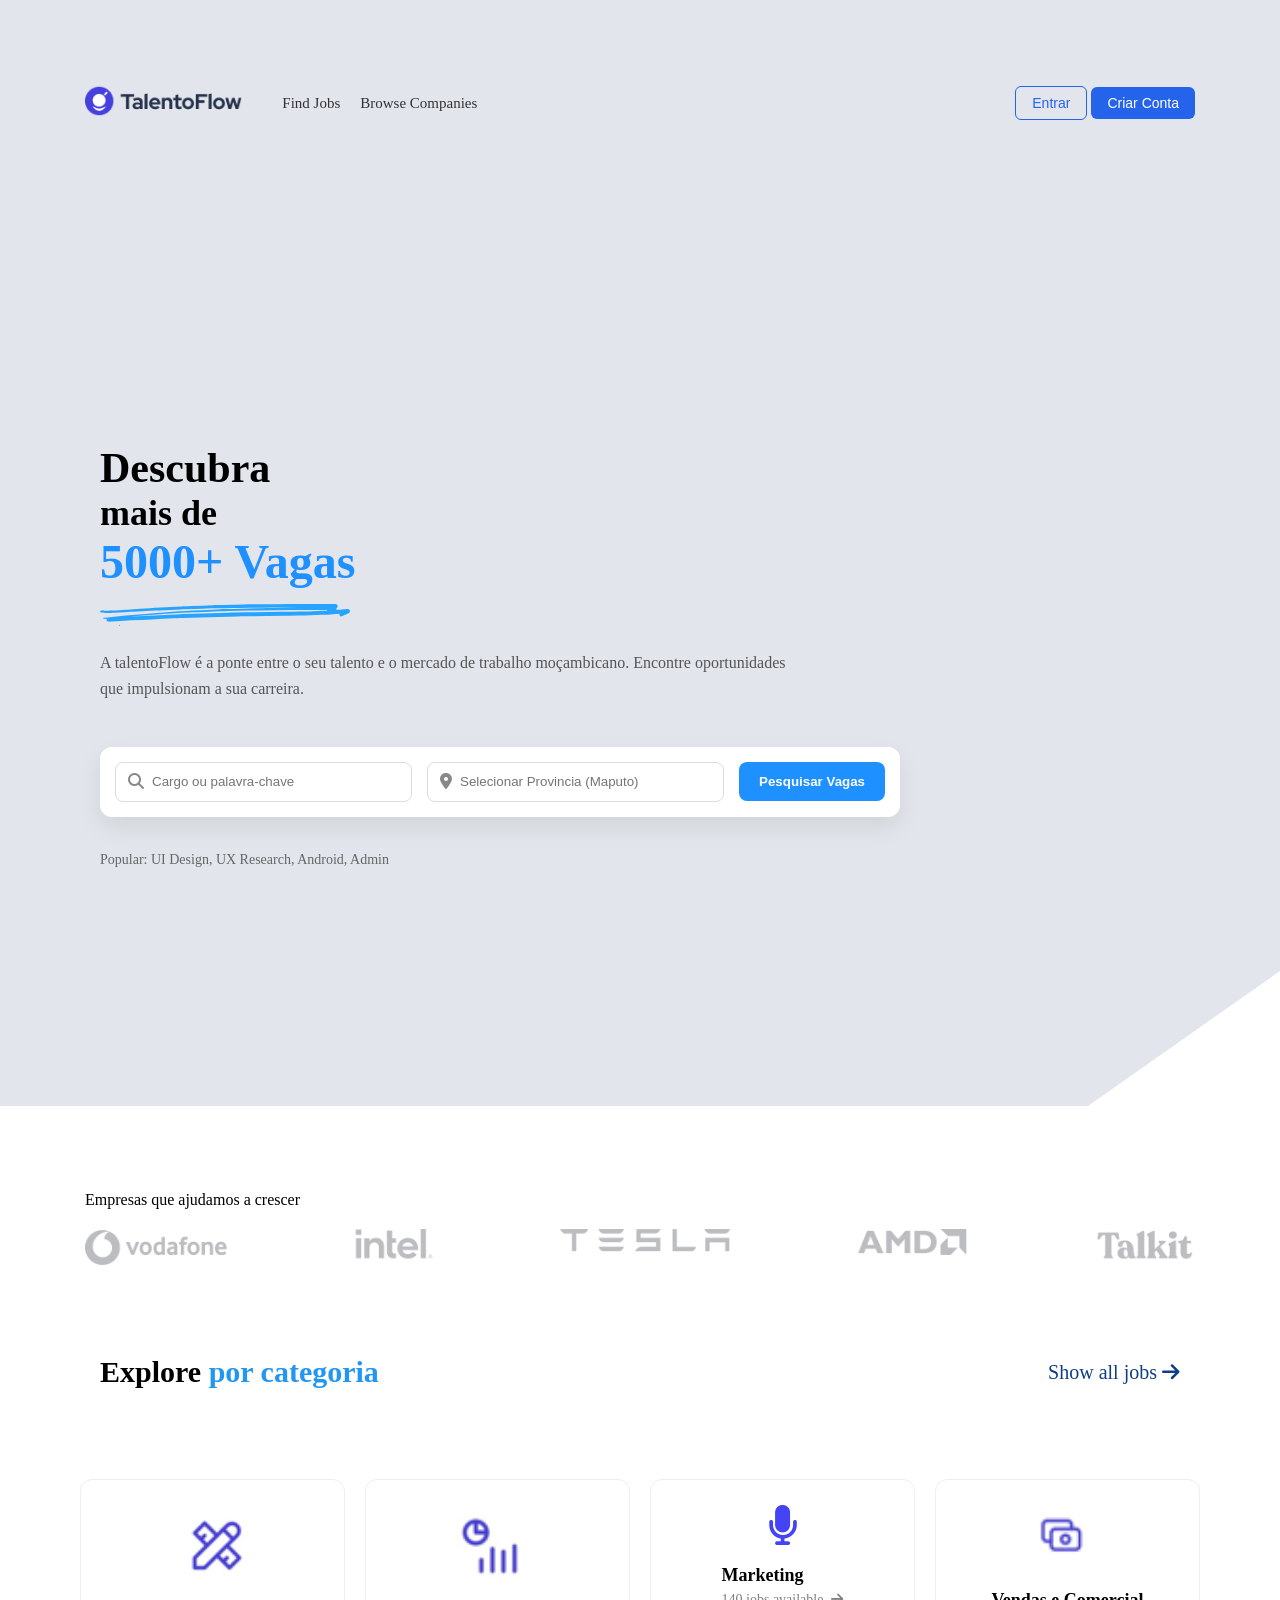
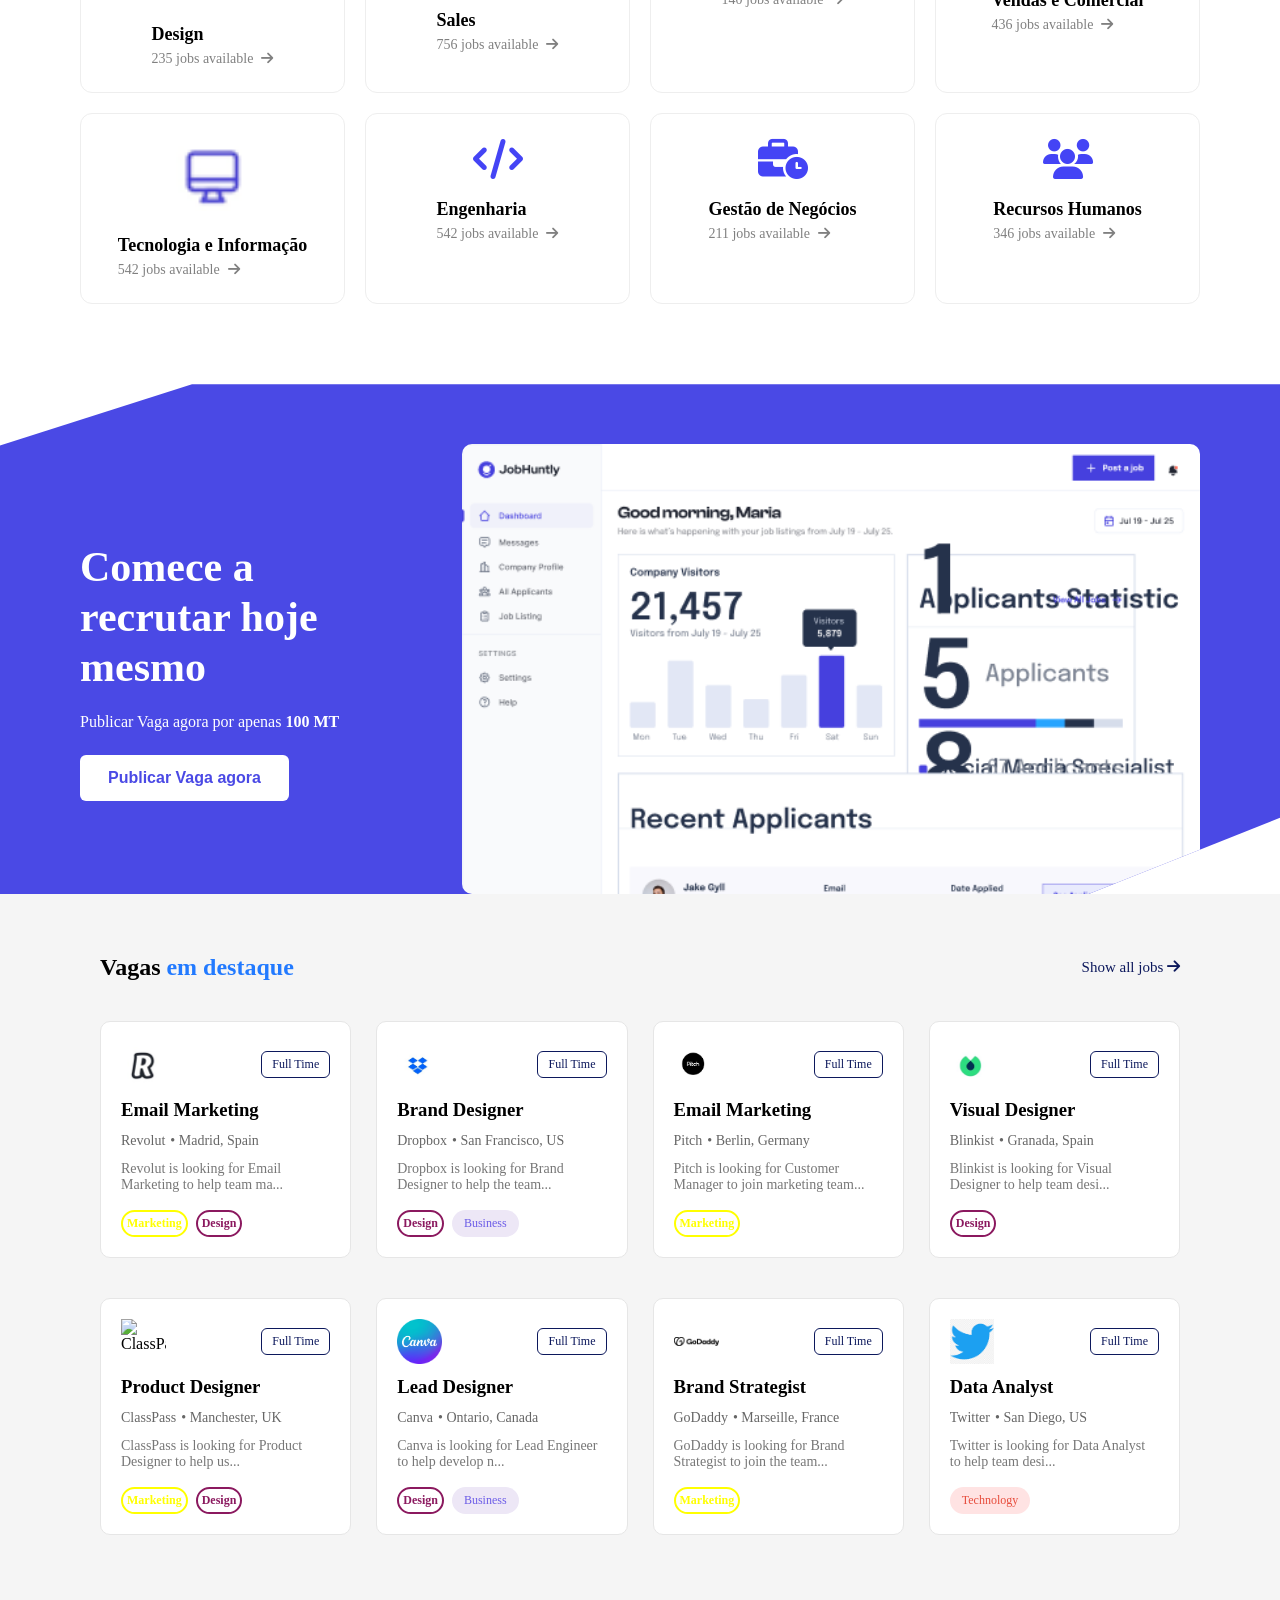
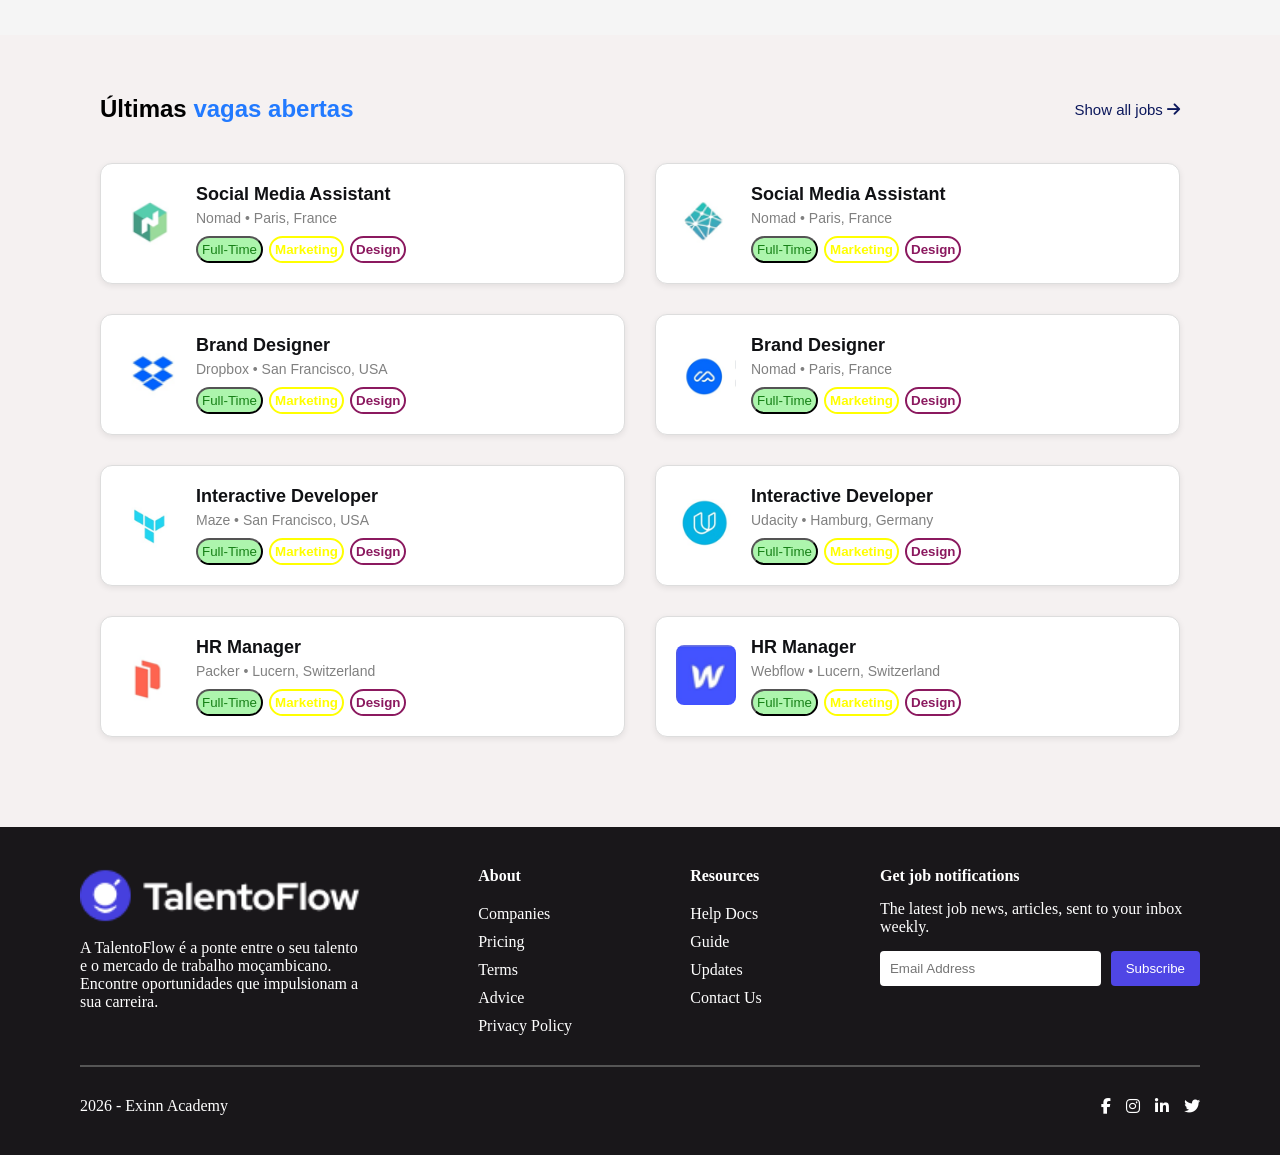
==== commit 6c0fd089: "ultimo ajuste" ====
--- a/index.html
+++ b/index.html
@@ -1,5 +1,5 @@
 <!DOCTYPE html>
-<html lang="en">
+<html lang="pt-br">
 <head>
     <meta charset="UTF-8">
     <meta name="viewport" content="width=device-width, initial-scale=1.0">
@@ -125,6 +125,10 @@
 
 
 
+ 
+
+
+
     <!-- Section das categorias -->
 <section class="categorias">
 
@@ -135,7 +139,6 @@
             <div class="card-icon">
                 <img src="categorias/Screenshot 2026-02-19 233126.png" alt="">
             </div>
-
             <div class="card-info">
                 <h3 class="card-titulo">Design</h3>
                 <div class="card-vagas">
@@ -160,8 +163,7 @@
 
         <div class="card-categoria">
             <div class="card-icon">
-                <span><i class="fa-solid fa-microphone" style="font-size:45px;"></i>
-                </span>
+               <span class="micro"><i class="fa-solid fa-microphone"></i></span>
             </div>
             <div class="card-info">
                 <h3 class="card-titulo">Marketing</h3>
@@ -205,12 +207,10 @@
 
         <div class="card-categoria">
             <div class="card-icon">
-                  <span class="engenharia">
-                     <i class="fa fa-code"></i>
-                </span>
-            </div>
-            <div class="card-info">
-             <h3 class="card-titulo">Engenharia</h3>
+               <span class="eng"><i class="fa-solid fa-code"></i></span>
+            </div>
+            <div class="card-info">
+                <h3 class="card-titulo">Engenharia</h3>
                 <div class="card-vagas">
                     542 jobs available
                     <span><i class="fa fa-arrow-right"></i></span>
@@ -220,22 +220,20 @@
 
         <div class="card-categoria">
             <div class="card-icon">
-                  <span class="engenharia">
-                    <i class="fa-solid fa-briefcase"></i>
-                </span>
-            </div>
-            <div class="card-info">
-              <h3 class="card-titulo">Gestão de Negocios</h3>
-                <div class="card-vagas">
-                    542 jobs available
-                    <span><i class="fa fa-arrow-right"></i></span>
-                </div>
-            </div>
-        </div>
-
-        <div class="card-categoria">
-            <div class="card-icon">
-                <i class="fa fa-users"></i>
+                <span class="gestao"><i class="fa-solid fa-business-time"></i></span>
+            </div>
+            <div class="card-info">
+                <h3 class="card-titulo">Gestão de Negócios</h3>
+                <div class="card-vagas">
+                    211 jobs available
+                    <span><i class="fa fa-arrow-right"></i></span>
+                </div>
+            </div>
+        </div>
+
+        <div class="card-categoria">
+            <div class="card-icon">
+                <span class="recur"><i class="fa fa-users"></i></span>
             </div>
             <div class="card-info">
                 <h3 class="card-titulo">Recursos Humanos</h3>
@@ -249,6 +247,7 @@
     </div>
 
 </section>
+   
    
     <!--Shanaya - desde a seccao de dashboard ate a seccao das vagas em destaque-->
    
@@ -290,20 +289,6 @@
 
 
 
-
-
-   
-            
-    
-         
-      
-    
-      
-
-
-
-
-
 <!--Section de empresas em destaque - SHANAYA-->
 
 
@@ -476,13 +461,18 @@
   <!--Ercilio: A partir da seccao das vagas abertas ate no fim(inclui footer)-->
 
 <section class="vagasAbertas">
-  <!-- topo -->
-  <div class="vagas-topo">
-    <h1>Últimas vagas abertas</h1>
-    <div class="ver-todas">
-      Show all jobs <i class="fa fa-arrow-right" aria-hidden="true"></i>
-    </div>
-  </div>
+ 
+
+    <!-- Cabeçalho -->
+    <div class="vagas-topo">
+        <div>
+            <h1>Últimas <span class="designTitle">vagas abertas</span></h1>
+        </div>
+        <div class="ver-todas">
+            Show all jobs <i class="fa fa-arrow-right"></i>
+        </div>
+    </div>
+
 
   <!-- LINHAS DE VAGAS -->
   <div class="linha-vagas">
--- a/styles.css
+++ b/styles.css
@@ -121,20 +121,7 @@
 }
 
 
-     clip-path: polygon(
-        0% 0%,     /* sem corte no topo à esquerda */
-        100% 0%,   /* topo direito normal */
-        100% 85%,  /* desce antes do fim */
-        85% 100%,  /* corte no fundo à direita */
-         0% 100%,   /* fundo esquerdo normal */
-         0% 12%     /* sobe para fechar o corte esquerdo */
-       
-        
-    );
-
-
-
-}
+     
 
 /* Conteúdo principal */
 
@@ -234,7 +221,7 @@
 
 .secao-empresas {
     width: 100%;
-    background-color: #f8f9fb;
+    background-color: white;
     display: flex;
     justify-content:flex-start; /* centraliza o conteúdo */
     padding: 30px 0;
@@ -291,8 +278,6 @@
 
 /* SECTION DE CATEGORIAS */
 .categorias {
-    display: flex;
-    flex-wrap: wrap;
     padding: 60px 80px;
 }
 
@@ -300,8 +285,7 @@
 .linha-categorias {
     display: flex;          /* Ativa flex */
     gap: 20px;              /* Espaço entre cards */
-    margin-bottom: 20px; 
-    flex-wrap: wrap;   /* Espaço entre linhas */
+    margin-bottom: 20px;    /* Espaço entre linhas */
 }
 
 /* Cada card */
@@ -324,25 +308,15 @@
     transform: translateY(-5px);
     box-shadow: 0 10px 20px rgba(0,0,0,0.08);
 }
-.card-categoria, :first, i
-{ color: #2196F3;}
-
-
 
 /* Ícone */
 .card-icon img {
-    width: 70px;
-}
-
+    width: 100px;   
+    height: auto;   /* mantémmos a proporção */
+}
 
 .card-icon i {
-     color: #476dbe; /* azul */
-    font-size: 50px;
-}
-
-
-.engenharia i {
-    color: #5271b3;
+    font-size: 40px;
 }
 
 /* Texto */
@@ -358,6 +332,36 @@
     align-items: center;
     gap: 8px;
 }
+
+.eng{
+    color: rgb(68, 68, 245);
+    font-size:2px;
+   
+}
+
+.gestao{
+    color: rgb(68, 68, 245);
+    font-size:2px;
+
+}
+
+
+.recur{
+    color: rgb(68, 68, 245);
+    font-size:2px;
+}
+
+.micro{
+
+    color: rgb(68, 68, 245);
+    font-size:2px;
+
+    
+}
+
+
+
+
 
 
 
@@ -618,6 +622,8 @@
 
 
 
+
+
 /*ESTILIZANDO SECTION DE ULTIMAS VAGAS Agora*/
 
 
@@ -628,21 +634,21 @@
 }
 
 .vagas-topo {
-  display: flex;
-  justify-content: space-between;
-  align-items: center;
-  margin-bottom: 40px;
-}
-
-.vagas-topo h1 {
-  font-size: 28px;
-  color: #0d0d0e;
+    display: flex;
+    justify-content: space-between;
+    align-items: center;
+    margin-bottom: 40px;
+}
+
+.designTitle {
+    color: #227aff;
 }
 
 .ver-todas {
-  color: #0c185c;
-  font-size: 14px;
-  cursor: pointer;
+    color: #0c185c;
+    font-size: 14px;
+    cursor: pointer;
+    font-size: 15px;
 }
 
 .linha-vagas {
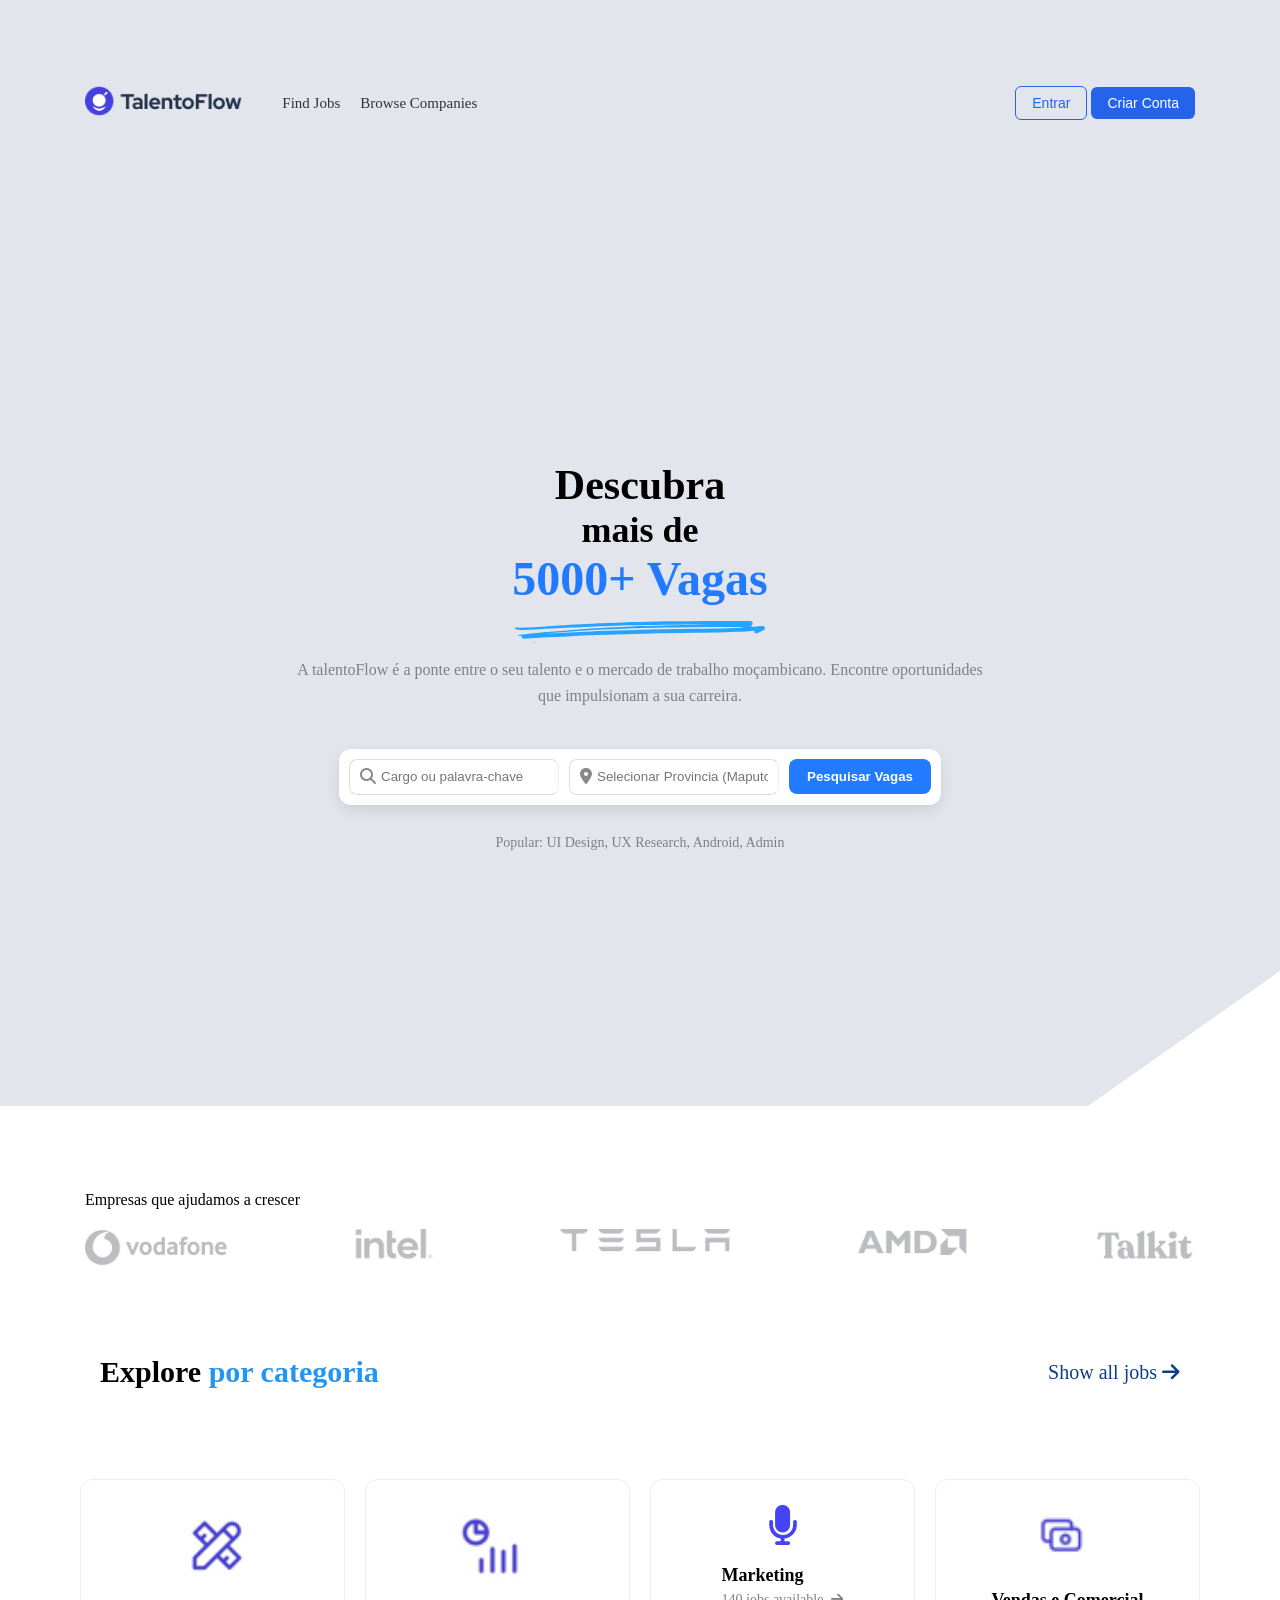
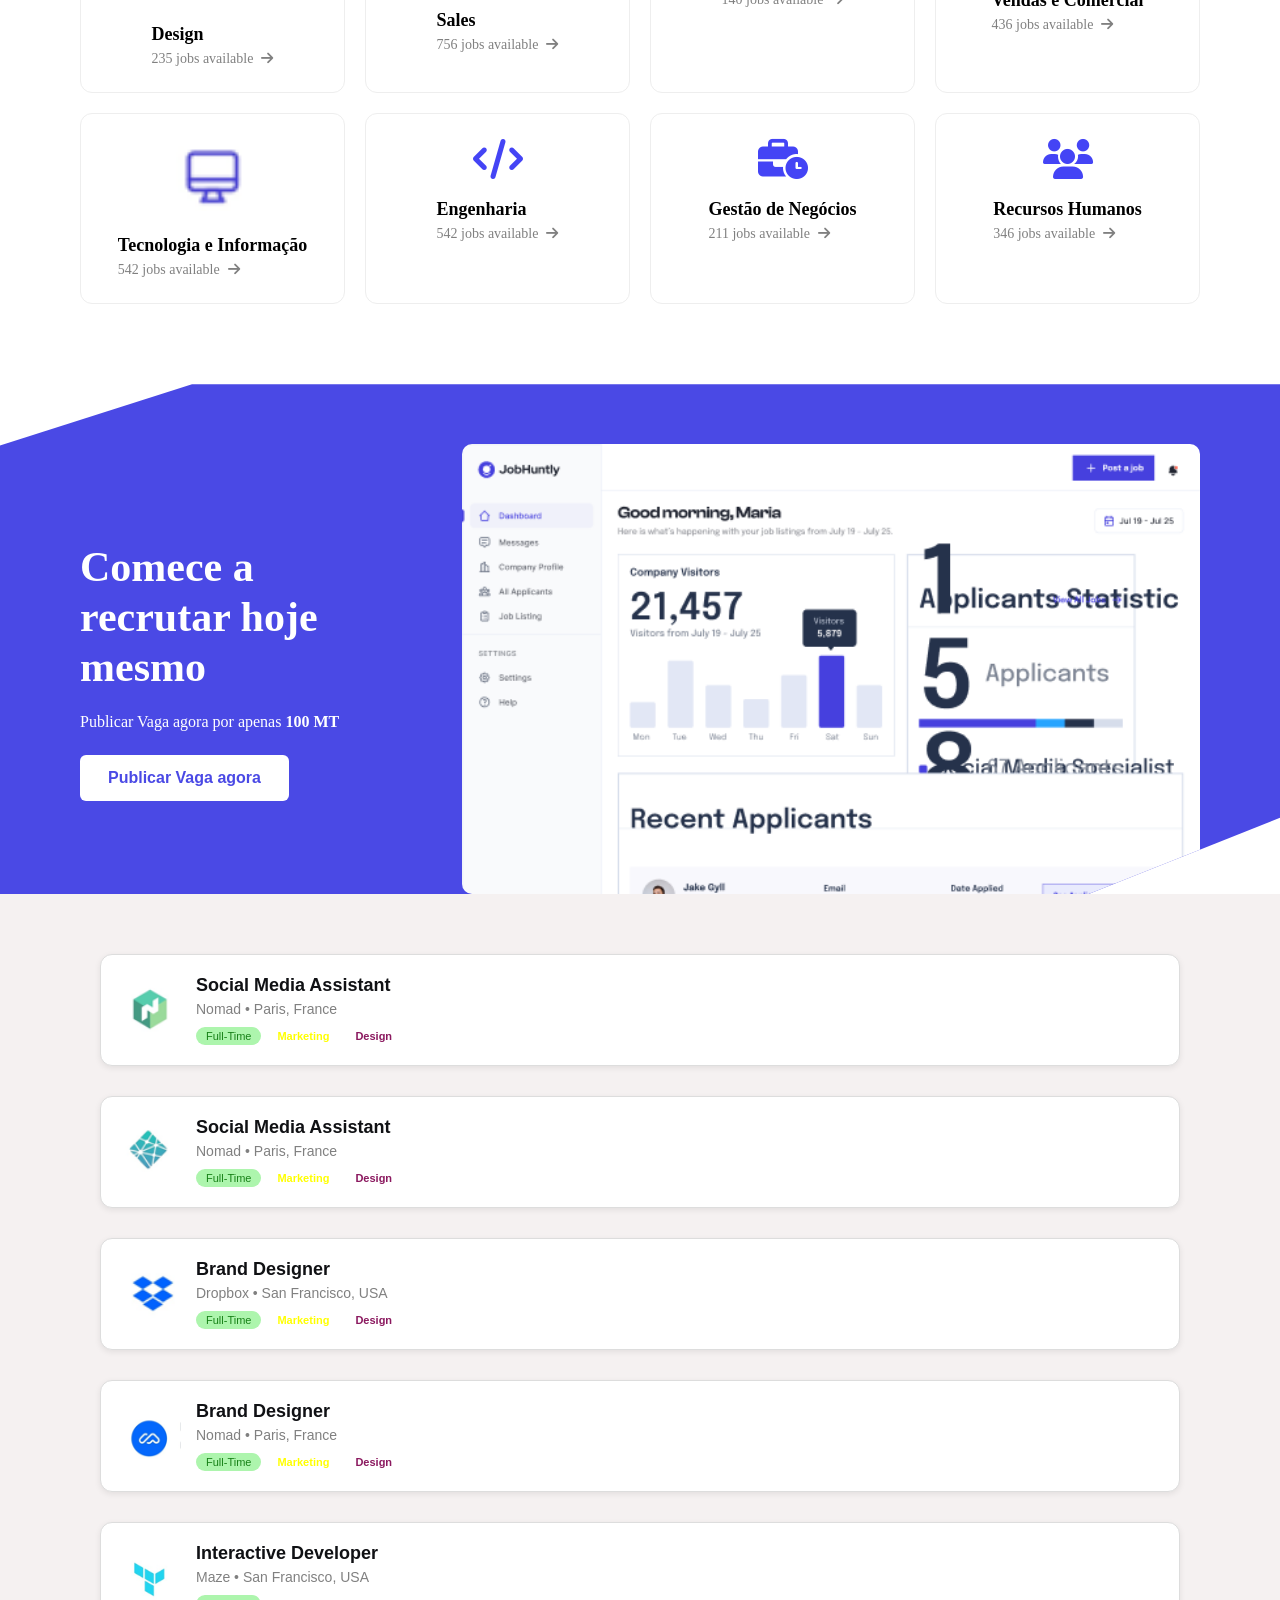
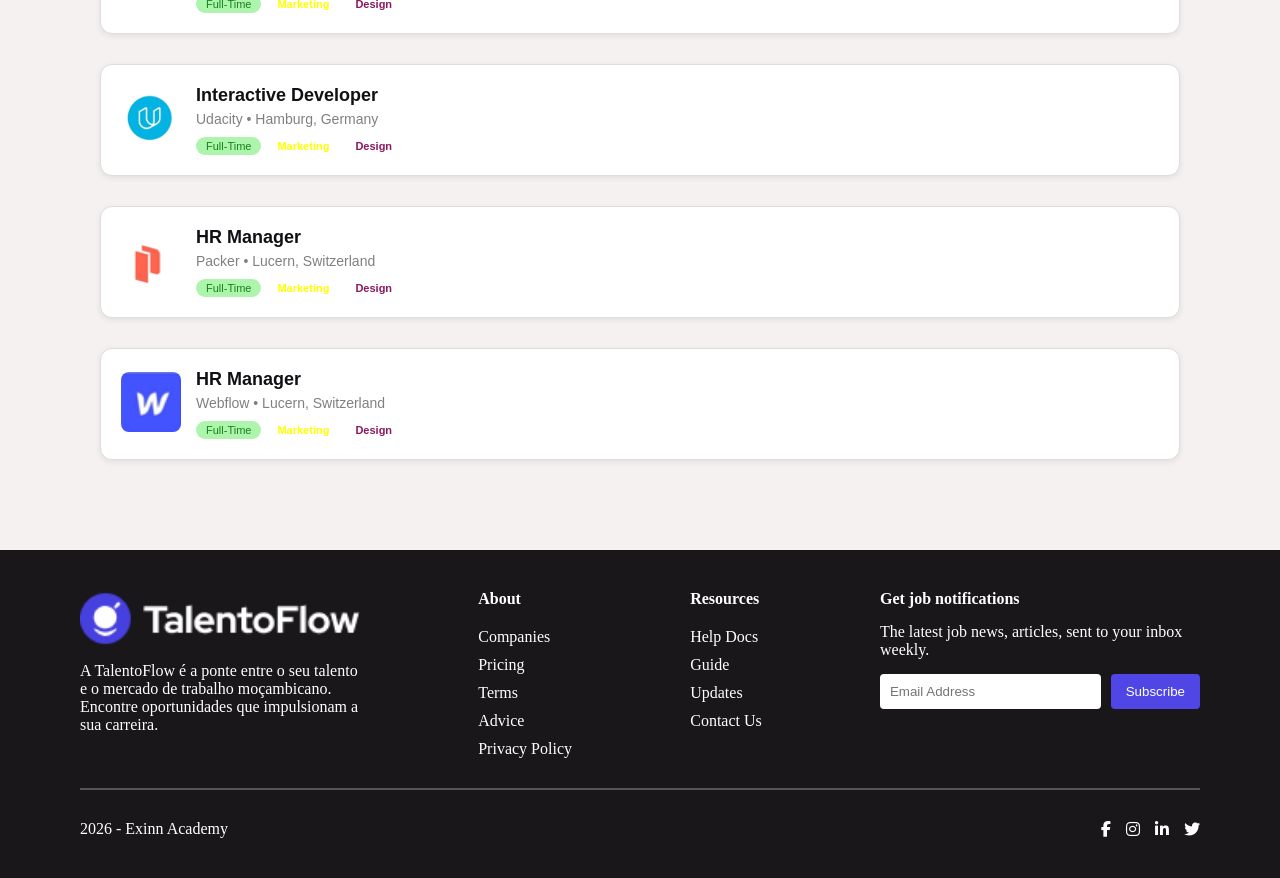
==== commit d1d88d62: "trabalhando na pafe find jobs" ====
--- a/index.html
+++ b/index.html
@@ -9,6 +9,7 @@
       <link rel="stylesheet" href="https://cdnjs.cloudflare.com/ajax/libs/font-awesome/6.4.0/css/all.min.css">
 
     <link rel="stylesheet" href="styles.css">
+    
 </head>
 
 <body>
@@ -41,9 +42,8 @@
 
 <main>
 
-    <!--Dont worry, depois removeremos os comentarios desnecessarios-->
-
-    <!--O Bill fara parte inicial ate a seccao de categorias-->
+    
+
    <section class="hero">
 
     <div class="hero-content">
@@ -249,7 +249,7 @@
 </section>
    
    
-    <!--Shanaya - desde a seccao de dashboard ate a seccao das vagas em destaque-->
+    
    
 
 
@@ -289,327 +289,199 @@
 
 
 
-<!--Section de empresas em destaque - SHANAYA-->
-
-
-
-<section class="vagas">
-
-    
-    <!-- Cabeçalho da secção -->
-    <div class="vagas-topo">
-        <div class="titulo-vagas"><h1>
-           Vagas <vagas class="designTitle">em destaque</h1></span>
-        </div>
-        
-        <div class="ver-todas">
-            Show all jobs <i class="fa fa-arrow-right"></i>
-        </div>
-    </div>
-
-    <!-- LINHA 1: Vagas 1 a 4 -->
-    <div class="grelha-vagas linha-1">
-        <!-- CARD 1 -->
-        <div class="vaga-card">
-            <div class="vaga-header">
-                <img class="imgEmp" src="EmpresasLogo/R.png" alt="Revolut">
-                <span class="full-time">Full Time</span>
-            </div>
-            <h3>Email Marketing</h3>
-            <div class="empresa-local">
-                <span>Revolut</span>
-                <span>• Madrid, Spain</span>
-            </div>
-            <p class="descricao">Revolut is looking for Email Marketing to help team ma...</p>
-            <div class="tags">
-                <span class="tag marketing">Marketing</span>
-                <span class="tag design">Design</span>
-            </div>
-        </div>
-
-        <!-- CARD 2 -->
-        <div class="vaga-card">
-            <div class="vaga-header">
-                <img class="imgEmp" src="EmpresasLogo/dropbox.png" alt="Dropbox">
-                <span class="full-time">Full Time</span>
-            </div>
-            <h3>Brand Designer</h3>
-            <div class="empresa-local">
-                <span>Dropbox</span>
-                <span>• San Francisco, US</span>
-            </div>
-            <p class="descricao">Dropbox is looking for Brand Designer to help the team...</p>
-            <div class="tags">
-                <span class="tag design">Design</span>
-                <span class="tag business">Business</span>
-            </div>
-        </div>
-
-        <!-- CARD 3 -->
-        <div class="vaga-card">
-            <div class="vaga-header">
-                <img class="imgEmp" src="EmpresasLogo/pitch.png" alt="Pitch">
-                <span class="full-time">Full Time</span>
-            </div>
-            <h3>Email Marketing</h3>
-            <div class="empresa-local">
-                <span>Pitch</span>
-                <span>• Berlin, Germany</span>
-            </div>
-            <p class="descricao">Pitch is looking for Customer Manager to join marketing team...</p>
-            <div class="tags">
-                <span class="tag marketing">Marketing</span>
-            </div>
-        </div>
-
-        <!-- CARD 4 -->
-        <div class="vaga-card">
-            <div class="vaga-header">
-                <img class="imgEmp" src="EmpresasLogo/brink.png" alt="Blinkist">
-                <span class="full-time">Full Time</span>
-            </div>
-            <h3>Visual Designer</h3>
-            <div class="empresa-local">
-                <span>Blinkist</span>
-                <span>• Granada, Spain</span>
-            </div>
-            <p class="descricao">Blinkist is looking for Visual Designer to help team desi...</p>
-            <div class="tags">
-                <span class="tag design">Design</span>
-            </div>
-        </div>
-    </div> <!-- fim linha 1 -->
-
-    <!-- LINHA 2: Vagas 5 a 8 -->
-    <div class="grelha-vagas linha-2">
-        <!-- CARD 5 -->
-        <div class="vaga-card">
-            <div class="vaga-header">
-                <img class="imgEmp" src="EmpresasLogo/ClassPassLogo.png" alt="ClassPass">
-                <span class="full-time">Full Time</span>
-            </div>
-            <h3>Product Designer</h3>
-            <div class="empresa-local">
-                <span>ClassPass</span>
-                <span>• Manchester, UK</span>
-            </div>
-            <p class="descricao">ClassPass is looking for Product Designer to help us...</p>
-            <div class="tags">
-                <span class="tag marketing">Marketing</span>
-                <span class="tag design">Design</span>
-            </div>
-        </div>
-
-        <!-- CARD 6 -->
-        <div class="vaga-card">
-            <div class="vaga-header">
-                <img class="imgEmp" src="EmpresasLogo/CanvaLogo.png" alt="Canva">
-                <span class="full-time">Full Time</span>
-            </div>
-            <h3>Lead Designer</h3>
-            <div class="empresa-local">
-                <span>Canva</span>
-                <span>• Ontario, Canada</span>
-            </div>
-            <p class="descricao">Canva is looking for Lead Engineer to help develop n...</p>
-            <div class="tags">
-                <span class="tag design">Design</span>
-                <span class="tag business">Business</span>
-            </div>
-        </div>
-
-        <!-- CARD 7 -->
-        <div class="vaga-card">
-            <div class="vaga-header">
-                <img class="imgEmp" src="EmpresasLogo/godaddylogo.png" alt="GoDaddy">
-                <span class="full-time">Full Time</span>
-            </div>
-            <h3>Brand Strategist</h3>
-            <div class="empresa-local">
-                <span>GoDaddy</span>
-                <span>• Marseille, France</span>
-            </div>
-            <p class="descricao">GoDaddy is looking for Brand Strategist to join the team...</p>
-            <div class="tags">
-                <span class="tag marketing">Marketing</span>
-            </div>
-        </div>
-
-        <!-- CARD 8 -->
-        <div class="vaga-card">
-            <div class="vaga-header">
-                <img class="imgEmp" src="EmpresasLogo/TwitterLogo.png" alt="Twitter">
-                <span class="full-time">Full Time</span>
-            </div>
-            <h3>Data Analyst</h3>
-            <div class="empresa-local">
-                <span>Twitter</span>
-                <span>• San Diego, US</span>
-            </div>
-            <p class="descricao">Twitter is looking for Data Analyst to help team desi...</p>
-            <div class="tags">
-                <span class="tag technology">Technology</span>
-            </div>
-        </div>
-    </div> <!-- fim linha 2 -->
-
-</section>
+<!--Section de empresas em destaque-->
+
+
+
+
 
 
 
    <!--Section de últimas vagas-->
-  <!--Ercilio: A partir da seccao das vagas abertas ate no fim(inclui footer)-->
+ 
 
 <section class="vagasAbertas">
- 
-
-    <!-- Cabeçalho -->
-    <div class="vagas-topo">
-        <div>
-            <h1>Últimas <span class="designTitle">vagas abertas</span></h1>
-        </div>
-        <div class="ver-todas">
-            Show all jobs <i class="fa fa-arrow-right"></i>
-        </div>
-    </div>
-
-
-  <!-- LINHAS DE VAGAS -->
-  <div class="linha-vagas">
-    <!-- VAGA 1 -->
-    <div class="vaga">
-      <div class="vaga-img">
-        <img src="imagesVagas/vaga1.png" alt="Social Media Assistant">
-      </div>
-      <div class="vaga-info">
-        <h3>Social Media Assistant</h3>
-        <p>Nomad • Paris, France</p>
-        <div class="vaga-tags">
-          <button class="full">Full-Time</button>
-          <button class="marketing">Marketing</button>
-          <button class="design">Design</button>
-        </div>
-      </div>
-    </div>
-
-    <!-- VAGA 2 -->
-    <div class="vaga">
-      <div class="vaga-img">
-        <img src="imagesVagas/vaga2.png" alt="Social Media Assistant">
-      </div>
-      <div class="vaga-info">
-        <h3>Social Media Assistant</h3>
-        <p>Nomad • Paris, France</p>
-        <div class="vaga-tags">
-          <button class="full">Full-Time</button>
-          <button class="marketing">Marketing</button>
-          <button class="design">Design</button>
-        </div>
-      </div>
-    </div>
-  </div>
-
-  <div class="linha-vagas">
-    <!-- VAGA 3 -->
-    <div class="vaga">
-      <div class="vaga-img">
-        <img src="imagesVagas/vaga3.png" alt="Brand Designer">
-      </div>
-      <div class="vaga-info">
-        <h3>Brand Designer</h3>
-        <p>Dropbox • San Francisco, USA</p>
-        <div class="vaga-tags">
-          <button class="full">Full-Time</button>
-          <button class="marketing">Marketing</button>
-          <button class="design">Design</button>
-        </div>
-      </div>
-    </div>
-
-    <!-- VAGA 4 -->
-    <div class="vaga">
-      <div class="vaga-img">
-        <img src="imagesVagas/vaga4.png" alt="Brand Designer">
-      </div>
-      <div class="vaga-info">
-        <h3>Brand Designer</h3>
-        <p>Nomad • Paris, France</p>
-        <div class="vaga-tags">
-          <button class="full">Full-Time</button>
-          <button class="marketing">Marketing</button>
-          <button class="design">Design</button>
-        </div>
-      </div>
-    </div>
-  </div>
-
-  <div class="linha-vagas">
-    <!-- VAGA 5 -->
-    <div class="vaga">
-      <div class="vaga-img">
-        <img src="imagesVagas/vaga5.png" alt="Interactive Developer">
-      </div>
-      <div class="vaga-info">
-        <h3>Interactive Developer</h3>
-        <p>Maze • San Francisco, USA</p>
-        <div class="vaga-tags">
-          <button class="full">Full-Time</button>
-          <button class="marketing">Marketing</button>
-          <button class="design">Design</button>
-        </div>
-      </div>
-    </div>
-
-    <!-- VAGA 6 -->
-    <div class="vaga">
-      <div class="vaga-img">
-        <img src="imagesVagas/vaga6.png" alt="Interactive Developer">
-      </div>
-      <div class="vaga-info">
-        <h3>Interactive Developer</h3>
-        <p>Udacity • Hamburg, Germany</p>
-        <div class="vaga-tags">
-          <button class="full">Full-Time</button>
-          <button class="marketing">Marketing</button>
-          <button class="design">Design</button>
-        </div>
-      </div>
-    </div>
-  </div>
-
-  <div class="linha-vagas">
-    <!-- VAGA 7 -->
-    <div class="vaga">
-      <div class="vaga-img">
-        <img src="imagesVagas/vaga7.png" alt="HR Manager">
-      </div>
-      <div class="vaga-info">
-        <h3>HR Manager</h3>
-        <p>Packer • Lucern, Switzerland</p>
-        <div class="vaga-tags">
-          <button class="full">Full-Time</button>
-          <button class="marketing">Marketing</button>
-          <button class="design">Design</button>
-        </div>
-      </div>
-    </div>
-
-    <!-- VAGA 8 -->
-    <div class="vaga">
-      <div class="vaga-img">
-        <img src="imagesVagas/vaga8.png" alt="HR Manager">
-      </div>
-      <div class="vaga-info">
-        <h3>HR Manager</h3>
-        <p>Webflow • Lucern, Switzerland</p>
-        <div class="vaga-tags">
-          <button class="full">Full-Time</button>
-          <button class="marketing">Marketing</button>
-          <button class="design">Design</button>
-        </div>
-      </div>
-    </div>
-  </div>
+
+    <!-- LINHA 1 -->
+    <div class="linha-vagas">
+
+        <!-- VAGA 1 -->
+        <div class="vaga">
+            <div class="vaga-left">
+                <div class="vaga-img">
+                    <img src="imagesVagas/vaga1.png" alt="">
+                </div>
+
+                <div class="vaga-info">
+                    <h3>Social Media Assistant</h3>
+                    <p>Nomad • Paris, France</p>
+
+                    <div class="vaga-tags">
+                        <button class="full">Full-Time</button>
+                        <button class="marketing">Marketing</button>
+                        <button class="design">Design</button>
+                    </div>
+                </div>
+            </div>
+        </div>
+
+        <!-- VAGA 2 -->
+        <div class="vaga">
+            <div class="vaga-left">
+                <div class="vaga-img">
+                    <img src="imagesVagas/vaga2.png" alt="">
+                </div>
+
+                <div class="vaga-info">
+                    <h3>Social Media Assistant</h3>
+                    <p>Nomad • Paris, France</p>
+
+                    <div class="vaga-tags">
+                        <button class="full">Full-Time</button>
+                        <button class="marketing">Marketing</button>
+                        <button class="design">Design</button>
+                    </div>
+                </div>
+            </div>
+        </div>
+
+    </div>
+
+    <!-- LINHA 2 -->
+    <div class="linha-vagas">
+
+        <!-- VAGA 3 -->
+        <div class="vaga">
+            <div class="vaga-left">
+                <div class="vaga-img">
+                    <img src="imagesVagas/vaga3.png" alt="">
+                </div>
+
+                <div class="vaga-info">
+                    <h3>Brand Designer</h3>
+                    <p>Dropbox • San Francisco, USA</p>
+
+                    <div class="vaga-tags">
+                        <button class="full">Full-Time</button>
+                        <button class="marketing">Marketing</button>
+                        <button class="design">Design</button>
+                    </div>
+                </div>
+            </div>
+        </div>
+
+        <!-- VAGA 4 -->
+        <div class="vaga">
+            <div class="vaga-left">
+                <div class="vaga-img">
+                    <img src="imagesVagas/vaga4.png" alt="">
+                </div>
+
+                <div class="vaga-info">
+                    <h3>Brand Designer</h3>
+                    <p>Nomad • Paris, France</p>
+
+                    <div class="vaga-tags">
+                        <button class="full">Full-Time</button>
+                        <button class="marketing">Marketing</button>
+                        <button class="design">Design</button>
+                    </div>
+                </div>
+            </div>
+        </div>
+
+    </div>
+
+    <!-- LINHA 3 -->
+    <div class="linha-vagas">
+
+        <!-- VAGA 5 -->
+        <div class="vaga">
+            <div class="vaga-left">
+                <div class="vaga-img">
+                    <img src="imagesVagas/vaga5.png" alt="">
+                </div>
+
+                <div class="vaga-info">
+                    <h3>Interactive Developer</h3>
+                    <p>Maze • San Francisco, USA</p>
+
+                    <div class="vaga-tags">
+                        <button class="full">Full-Time</button>
+                        <button class="marketing">Marketing</button>
+                        <button class="design">Design</button>
+                    </div>
+                </div>
+            </div>
+        </div>
+
+        <!-- VAGA 6 -->
+        <div class="vaga">
+            <div class="vaga-left">
+                <div class="vaga-img">
+                    <img src="imagesVagas/vaga6.png" alt="">
+                </div>
+
+                <div class="vaga-info">
+                    <h3>Interactive Developer</h3>
+                    <p>Udacity • Hamburg, Germany</p>
+
+                    <div class="vaga-tags">
+                        <button class="full">Full-Time</button>
+                        <button class="marketing">Marketing</button>
+                        <button class="design">Design</button>
+                    </div>
+                </div>
+            </div>
+        </div>
+
+    </div>
+
+    <!-- LINHA 4 -->
+    <div class="linha-vagas">
+
+        <!-- VAGA 7 -->
+        <div class="vaga">
+            <div class="vaga-left">
+                <div class="vaga-img">
+                    <img src="imagesVagas/vaga7.png" alt="">
+                </div>
+
+                <div class="vaga-info">
+                    <h3>HR Manager</h3>
+                    <p>Packer • Lucern, Switzerland</p>
+
+                    <div class="vaga-tags">
+                        <button class="full">Full-Time</button>
+                        <button class="marketing">Marketing</button>
+                        <button class="design">Design</button>
+                    </div>
+                </div>
+            </div>
+        </div>
+
+        <!-- VAGA 8 -->
+        <div class="vaga">
+            <div class="vaga-left">
+                <div class="vaga-img">
+                    <img src="imagesVagas/vaga8.png" alt="">
+                </div>
+
+                <div class="vaga-info">
+                    <h3>HR Manager</h3>
+                    <p>Webflow • Lucern, Switzerland</p>
+
+                    <div class="vaga-tags">
+                        <button class="full">Full-Time</button>
+                        <button class="marketing">Marketing</button>
+                        <button class="design">Design</button>
+                    </div>
+                </div>
+            </div>
+        </div>
+
+    </div>
+
 </section>
 
     
@@ -683,7 +555,4 @@
 
 
 </body>
-</html>
-
-
-
+</html>
--- a/styles.css
+++ b/styles.css
@@ -368,8 +368,6 @@
 
 
 
-
-/*SEGUNDA PARTE - SHANAYA*/
 
 /*Area de Dashboard*/
 
@@ -956,3 +954,795 @@
         flex: 0 0 calc(50% - 13px);
     }
 }
+
+
+
+
+
+
+
+
+
+
+
+
+
+
+/*Area de finding jobs: */
+
+
+.apply-box{
+    width: 500px;
+    margin: 40px auto;
+    font-family: Arial, Helvetica, sans-serif;
+}
+
+/* BOTÃO */
+.apply-btn{
+    width: 100%;
+    padding: 20px;
+    font-size: 30px;
+    font-weight: bold;
+    color: white;
+    background: linear-gradient(90deg, #4b4be0, #5a4bdb);
+    border: none;
+    border-radius: 5px;
+    cursor: pointer;
+}
+
+/* BARRA */
+.progress-bar{
+    width: 100%;
+    height: 10px;
+    background-color: #cfd6e0;
+    border-radius: 5px;
+    margin-top: 20px;
+}
+
+/* PROGRESSO (5 de 10 = 50%) */
+.progress1{
+    width: 50%;
+    height: 100%;
+    background-color: #4fc3a1;
+    border-radius: 5px;
+}
+
+.progress2{
+    width: 20%;
+    height: 100%;
+    background-color: #4fc3a1;
+    border-radius: 5px;
+}
+
+.progress3{
+    width: 80%;
+    height: 100%;
+    background-color: #4fc3a1;
+    border-radius: 5px;
+}
+
+.progress4{
+    width: 0%;
+    height: 100%;
+    background-color: #4fc3a1;
+    border-radius: 5px;
+}
+
+.progress5{
+    width: 40%;
+    height: 100%;
+    background-color: #4fc3a1;
+    border-radius: 5px;
+}
+
+.progress6{
+    width: 50%;
+    height: 100%;
+    background-color: #4fc3a1;
+    border-radius: 5px;
+}
+
+
+.progress7{
+    width: 90%;
+    height: 100%;
+    background-color: #4fc3a1;
+    border-radius: 5px;
+}
+
+.progress8{
+    width: 50%;
+    height: 100%;
+    background-color: #4fc3a1;
+    border-radius: 5px;
+}
+
+
+/* TEXTO */
+.info{
+    margin-top: 15px;
+    font-size: 28px;
+}
+
+.bold{
+    font-weight: bold;
+    color: #1f2d3d;
+}
+
+.light{
+    color: #8a94a6;
+}
+
+
+
+/*filtros*/
+
+.filtros{
+    width: 300px;
+    font-family: Arial, Helvetica, sans-serif;
+}
+
+/* cada bloco */
+.filtro{
+    margin-bottom: 30px;
+}
+
+/* título */
+.filtro-titulo{
+    font-weight: bold;
+    font-size: 18px;
+    margin-bottom: 15px;
+    color: #1f2d3d;
+}
+
+/* cada item */
+.item{
+    display: flex;
+    align-items: center;
+    gap: 10px;
+    margin-bottom: 12px;
+    color: #6b7280;
+    cursor: pointer;
+}
+
+/* checkbox estilo moderno */
+.item input{
+    width: 18px;
+    height: 18px;
+    cursor: pointer;
+}
+
+
+
+
+
+
+.jobs {
+  width: 100%;
+}
+
+/* LINHA PRINCIPAL */
+.jobs-top {
+  display: flex;
+  justify-content: space-between;
+  align-items: center;
+  width: 100%;
+  margin-bottom: 20px;
+}
+
+/* LADO ESQUERDO */
+.jobs-top .left {
+  display: flex;
+  align-items: center;
+  gap: 15px;
+}
+
+.jobs-top .left span {
+  color: rgb(228, 224, 224);
+  font-size: 14px;
+}
+
+/* LADO DIREITO */
+.jobs-top .right {
+  display: flex;
+  align-items: center;
+  gap: 20px;
+}
+
+/* SORT */
+.sort {
+  display: flex;
+  align-items: center;
+  gap: 8px;
+}
+
+.sort select {
+  padding: 5px 10px;
+  border-radius: 6px;
+  border: 1px solid #ccc;
+}
+
+/* ICONES */
+.view-icons {
+  display: flex;
+  gap: 8px;
+}
+
+.view-icons button {
+  border: 1px solid #ddd;
+  background: #fff;
+  padding: 6px 10px;
+  border-radius: 6px;
+  cursor: pointer;
+}
+
+/* HOVER (igual UI moderno) */
+.view-icons button:hover {
+  background: #f0f0f0;
+}
+
+
+
+
+
+
+
+
+/* ===== LAYOUT PRINCIPAL ===== */
+.finding-jobs {
+  display: flex;
+  gap: 500px;
+
+  max-width: 1400px;   /* largura máxima tipo UI real */
+  width: 95%;          /* ocupa quase toda tela */
+  margin: 0 auto;      /* CENTRALIZA */
+
+  padding: 20px 0;
+  background: white;
+}
+
+/* ===== FILTROS (ESQUERDA) ===== */
+.filtros {
+  width: 260px;
+  display: flex;
+  flex-direction: column;
+  gap: 20px;
+}
+
+.filtro {
+  background: #fff;
+  padding: 20px;
+  border-radius: 10px;
+  border: 1px solid #eee;
+}
+
+.filtro-titulo {
+  font-weight: bold;
+  margin-bottom: 10px;
+}
+
+.item {
+  display: block;
+  font-size: 14px;
+  margin: 6px 0;
+  color: #555;
+}
+
+/* ===== AREA DIREITA ===== */
+.jobs-area {
+  flex: 1;
+}
+
+/* ===== TOPO ===== */
+.jobs-top {
+  display: flex;
+  justify-content: space-between;
+  align-items: center;
+  margin-bottom: 25px;
+}
+
+.jobs-top .left span {
+  font-size: 14px;
+  color: rgb(226, 220, 220);
+}
+
+.jobs-top .right {
+  display: flex;
+  align-items: center;
+  gap: 20px;
+}
+
+.sort select {
+  padding: 6px 10px;
+  border-radius: 6px;
+  border: 1px solid #ccc;
+}
+
+.view-icons button {
+  border: 1px solid #ddd;
+  background: white;
+  padding: 8px 10px;
+  border-radius: 6px;
+  cursor: pointer;
+}
+
+.view-icons button:hover {
+  background: #f0f0f0;
+}
+
+/* ===== VAGAS ===== */
+.linha-vagas {
+  display: flex;
+  flex-direction: column;
+  gap: 20px;
+}
+
+/* CARD */
+.vaga {
+  display: flex;
+  justify-content: space-between;
+  align-items: center;
+  padding: 20px;
+  border: 1px solid #eee;
+  border-radius: 12px;
+  background: white;
+  transition: 0.2s;
+}
+
+.vaga:hover {
+  transform: translateY(-3px);
+}
+
+/* LADO ESQUERDO */
+.vaga-left {
+  display: flex;
+  align-items: center;
+  gap: 15px;
+}
+
+.vaga-img img {
+  width: 55px;
+}
+
+.vaga-info h3 {
+  font-size: 16px;
+}
+
+.vaga-info p {
+  font-size: 13px;
+  color: gray;
+}
+
+/* TAGS */
+.vaga-tags {
+  margin-top: 6px;
+  display: flex;
+  gap: 6px;
+}
+
+.vaga-tags button {
+  border-radius: 20px;
+  padding: 3px 10px;
+  font-size: 11px;
+  border: none;
+}
+
+/* CORES */
+.full {
+  background: #d4f5d4;
+  color: green;
+}
+
+.marketing {
+  border: 1px solid orange;
+  color: orange;
+  background: transparent;
+}
+
+.design {
+  border: 1px solid purple;
+  color: purple;
+  background: transparent;
+}
+
+/* ===== APPLY ===== */
+.apply-box {
+  text-align: right;
+  min-width: 140px;
+}
+
+.apply-btn {
+  background: #5a4bff;
+  color: white;
+  border: none;
+  padding: 8px 18px;
+  border-radius: 6px;
+  cursor: pointer;
+}
+
+.progress-bar {
+  height: 6px;
+  background: #eee;
+  border-radius: 10px;
+  margin: 8px 0;
+  overflow: hidden;
+}
+
+.progress {
+  height: 100%;
+  background: #5a4bff;
+  width: 50%;
+}
+
+.info {
+  font-size: 12px;
+}
+
+.bold {
+  font-weight: bold;
+}
+
+.light {
+  color: gray;
+
+
+
+
+}
+
+
+/* ===== RESPONSIVIDADE para a tela de find job ===== */
+
+
+
+/* até 1200px */
+@media (max-width: 1200px) {
+  .finding-jobs {
+    width: 95%;
+    gap: 20px;
+  }
+
+  .filtros {
+    width: 240px;
+  }
+}
+
+/*  até 992px */
+@media (max-width: 992px) {
+  .finding-jobs {
+    flex-direction: column;
+  }
+
+  .filtros {
+    width: 100%;
+    flex-direction: row;
+    flex-wrap: wrap;
+    gap: 15px;
+  }
+
+  .filtro {
+    flex: 1 1 45%;
+  }
+
+  .jobs-top {
+    flex-direction: column;
+    align-items: flex-start;
+    gap: 15px;
+  }
+
+  .jobs-top .right {
+    width: 100%;
+    justify-content: space-between;
+  }
+}
+
+/*  até 768px */
+@media (max-width: 768px) {
+  .filtros {
+    flex-direction: column;
+  }
+
+  .filtro {
+    width: 100%;
+  }
+
+  .vaga {
+    flex-direction: column;
+    align-items: flex-start;
+    gap: 15px;
+  }
+
+  .vaga-left {
+    width: 100%;
+  }
+
+  .apply-box {
+    width: 100%;
+    text-align: left;
+  }
+
+  .apply-btn {
+    width: 100%;
+  }
+
+  .progress-bar {
+    width: 100%;
+  }
+}
+
+/*  até 576px */
+@media (max-width: 576px) {
+  .finding-jobs {
+    width: 95%;
+    padding: 10px 0;
+  }
+
+  .jobs-top h2 {
+    font-size: 18px;
+  }
+
+  .vaga-info h3 {
+    font-size: 14px;
+  }
+
+  .vaga-info p {
+    font-size: 12px;
+  }
+
+  .vaga-tags button {
+    font-size: 10px;
+    padding: 2px 8px;
+  }
+
+  .view-icons {
+    display: none;
+  }
+
+  .sort select {
+    width: 100%;
+  }
+}
+
+
+
+
+
+
+
+
+.finding{
+    display: flex;
+    flex-direction: row;
+    gap: 5px;
+}
+
+
+hero-content1{
+    display: flex;
+    flex-direction: column;
+    text-align: center;;
+}
+
+
+
+
+
+
+
+
+
+
+
+
+
+
+/*ESTILIZANDO SECTION DE ULTIMAS VAGAS Agora*/
+
+
+.vagasAbertas {
+  padding: 60px 100px;
+  background-color: #f5f1f1;
+  font-family: Arial, sans-serif;
+}
+
+.vagas-topo {
+    display: flex;
+    justify-content: space-between;
+    align-items: center;
+    margin-bottom: 40px;
+}
+
+.designTitle {
+    color: #227aff;
+}
+
+.ver-todas {
+    color: #0c185c;
+    font-size: 14px;
+    cursor: pointer;
+}
+
+.linha-vagas {
+  display: flex;
+  justify-content: space-between;
+  gap: 30px;
+  margin-bottom: 30px;
+  flex-wrap: wrap;
+  align-items: stretch; /* garante que todas as vagas tenham a mesma altura */
+}
+
+.vaga {
+  justify-content;
+  flex: 1 1 calc(50% - 15px);
+  display: flex;
+  gap: 5px;
+  padding: 20px;
+  border: 1px solid #ddd;
+  border-radius: 12px;
+  background-color: #fff;
+  align-items: center;
+  box-shadow: 0 2px 6px rgba(0,0,0,0.08);
+  transition: transform 0.2s, box-shadow 0.2s;
+}
+
+.vaga:hover {
+  transform: translateY(-5px);
+  box-shadow: 0 6px 15px rgba(0,0,0,0.15);
+}
+
+.vaga-img img {
+  width: 60px;
+  height: 60px;
+  object-fit: contain;
+  border-radius: 8px;
+}
+
+.vaga-info h3 {
+  margin: 0;
+  font-size: 18px;
+  color: #101114;
+}
+
+.vaga-info p {
+  margin: 5px 0 10px;
+  font-size: 14px;
+  color: gray;
+}
+
+.vaga-tags {
+  display: flex;
+  gap: 6px;
+  flex-wrap: wrap;
+}
+
+.vaga-tags span {
+  padding: 4px 8px;
+  font-size: 11px;
+  border-radius: 6px;
+  color: white;
+}
+
+.full{
+    background-color: rgb(173, 245, 173);
+    color: rgb(23, 129, 23);
+    border-radius: 20px;
+    padding: 4px;
+}
+
+.marketing{
+    background-color: transparent;
+    color: yellow;
+    border-radius: 20px;
+    padding: 4px;
+    border: 2px solid yellow;
+    font-weight: bold;
+
+}
+
+.design{
+     background-color: transparent;
+    color: rgb(139, 25, 95);
+    border-radius: 20px;
+    padding: 4px;
+    border: 2px solid rgb(139, 25, 95);
+    font-weight: bold;
+}
+
+
+
+
+
+
+/* RESPONSIVO */
+@media (max-width: 768px) {
+  .vagasAbertas {
+    padding: 40px 20px;
+  }
+
+  .linha-vagas {
+    flex-direction: column;
+    gap: 20px;
+  }
+
+  .vaga {
+    flex: 1 1 100%;
+  }
+}
+
+
+
+
+
+
+.hero {
+  height: 100vh; /* ocupa toda altura da tela */
+  display: flex;
+  flex-direction: column; /* empilha tudo */
+  justify-content: center; /* centro vertical */
+  align-items: center;     /* centro horizontal */
+  text-align: center;
+  gap: 20px; /* espaço entre os blocos */
+}
+
+/* CONTEÚDO */
+.hero-content1 {
+  max-width: 600px;
+}
+
+/* TITULO */
+.finding {
+  font-size: 42px;
+  font-weight: bold;
+}
+
+.hero-number {
+  color: #227aff;
+}
+
+/* TEXTO */
+.text1 {
+  margin-top: 10px;
+  color: gray;
+}
+
+/* SEARCH BAR */
+.search-container {
+  display: flex;
+  align-items: center;
+  gap: 10px;
+  background: #fff;
+  padding: 10px;
+  border-radius: 12px;
+  box-shadow: 0 5px 15px rgba(0,0,0,0.1);
+}
+
+/* INPUTS */
+.search-input-group {
+  display: flex;
+  align-items: center;
+  gap: 5px;
+  padding: 8px 10px;
+  border-right: 1px solid #eee;
+}
+
+.search-input-group input {
+  border: none;
+  outline: none;
+}
+
+/* BOTÃO */
+.search-btn {
+  background: #227aff;
+  color: #fff;
+  border: none;
+  padding: 10px 18px;
+  border-radius: 8px;
+  cursor: pointer;
+}
+
+/* POPULAR */
+.popular {
+  font-size: 14px;
+  color: gray;
+}
+
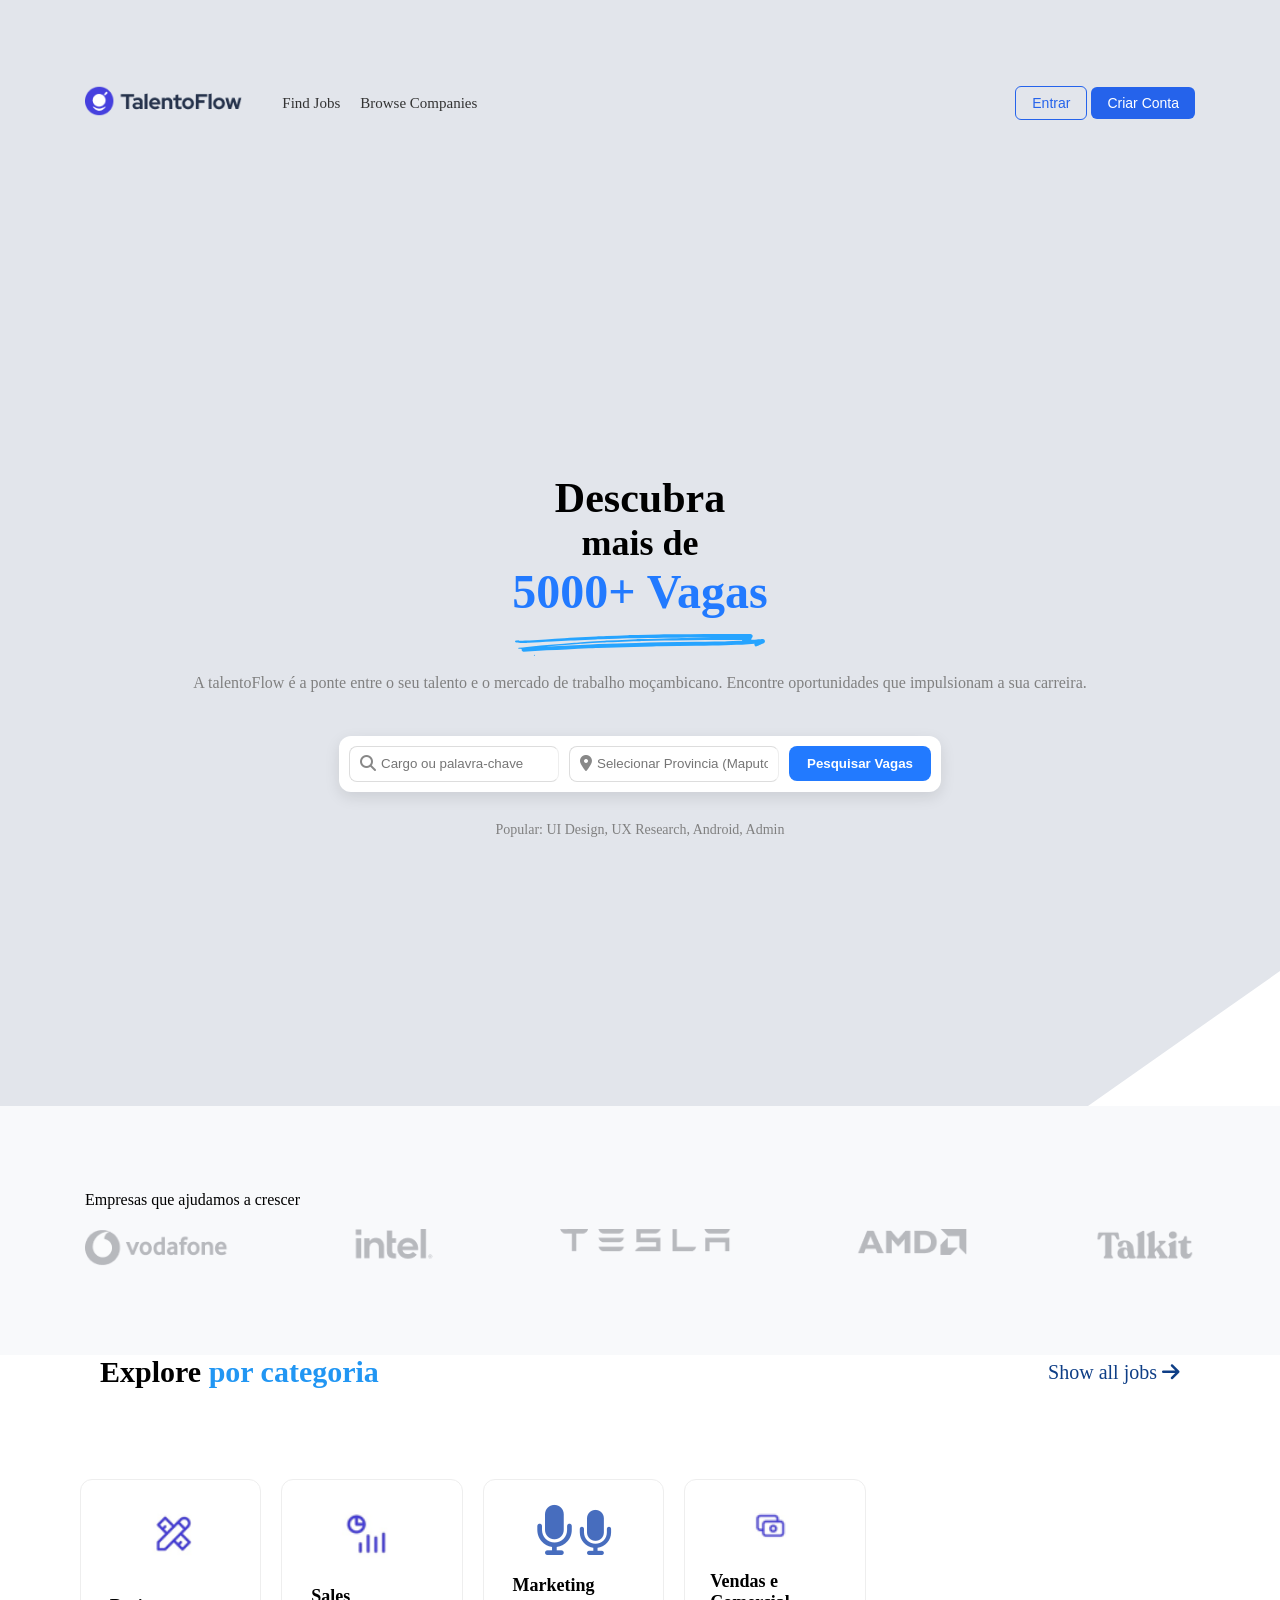
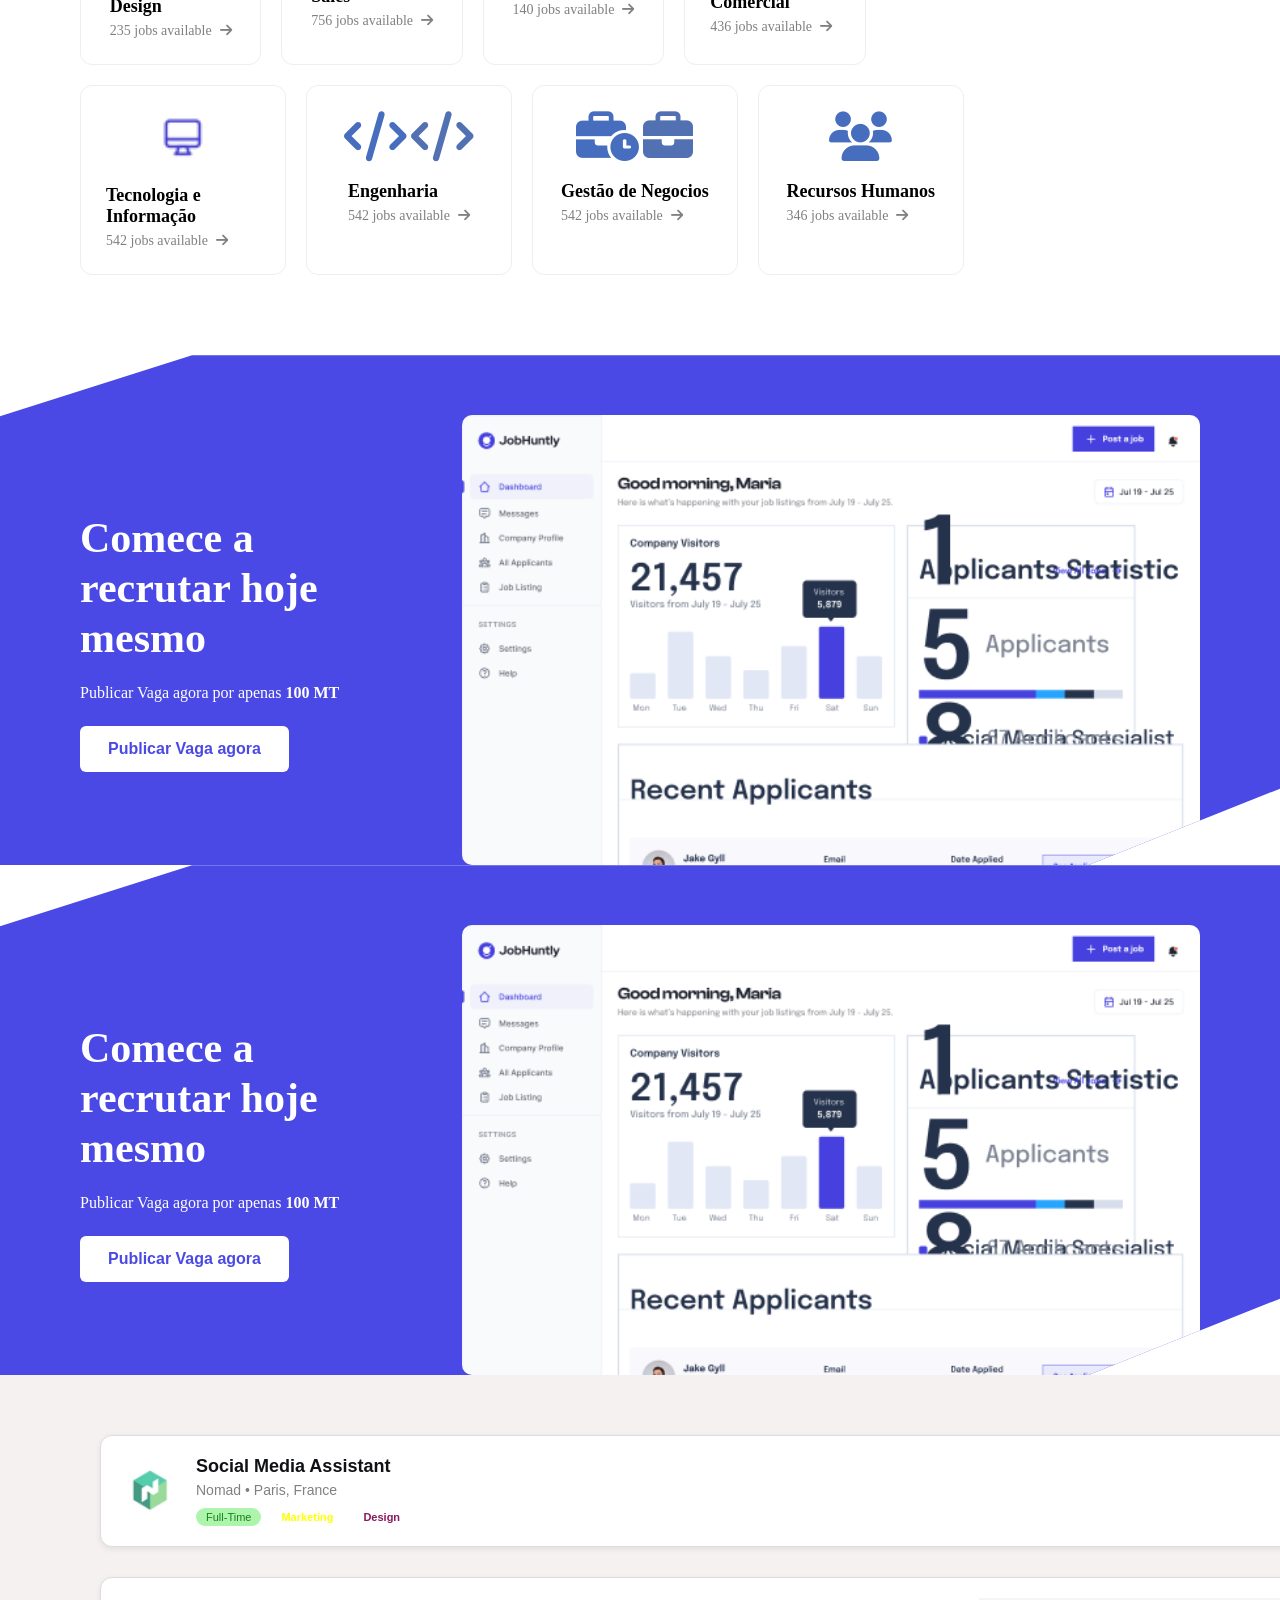
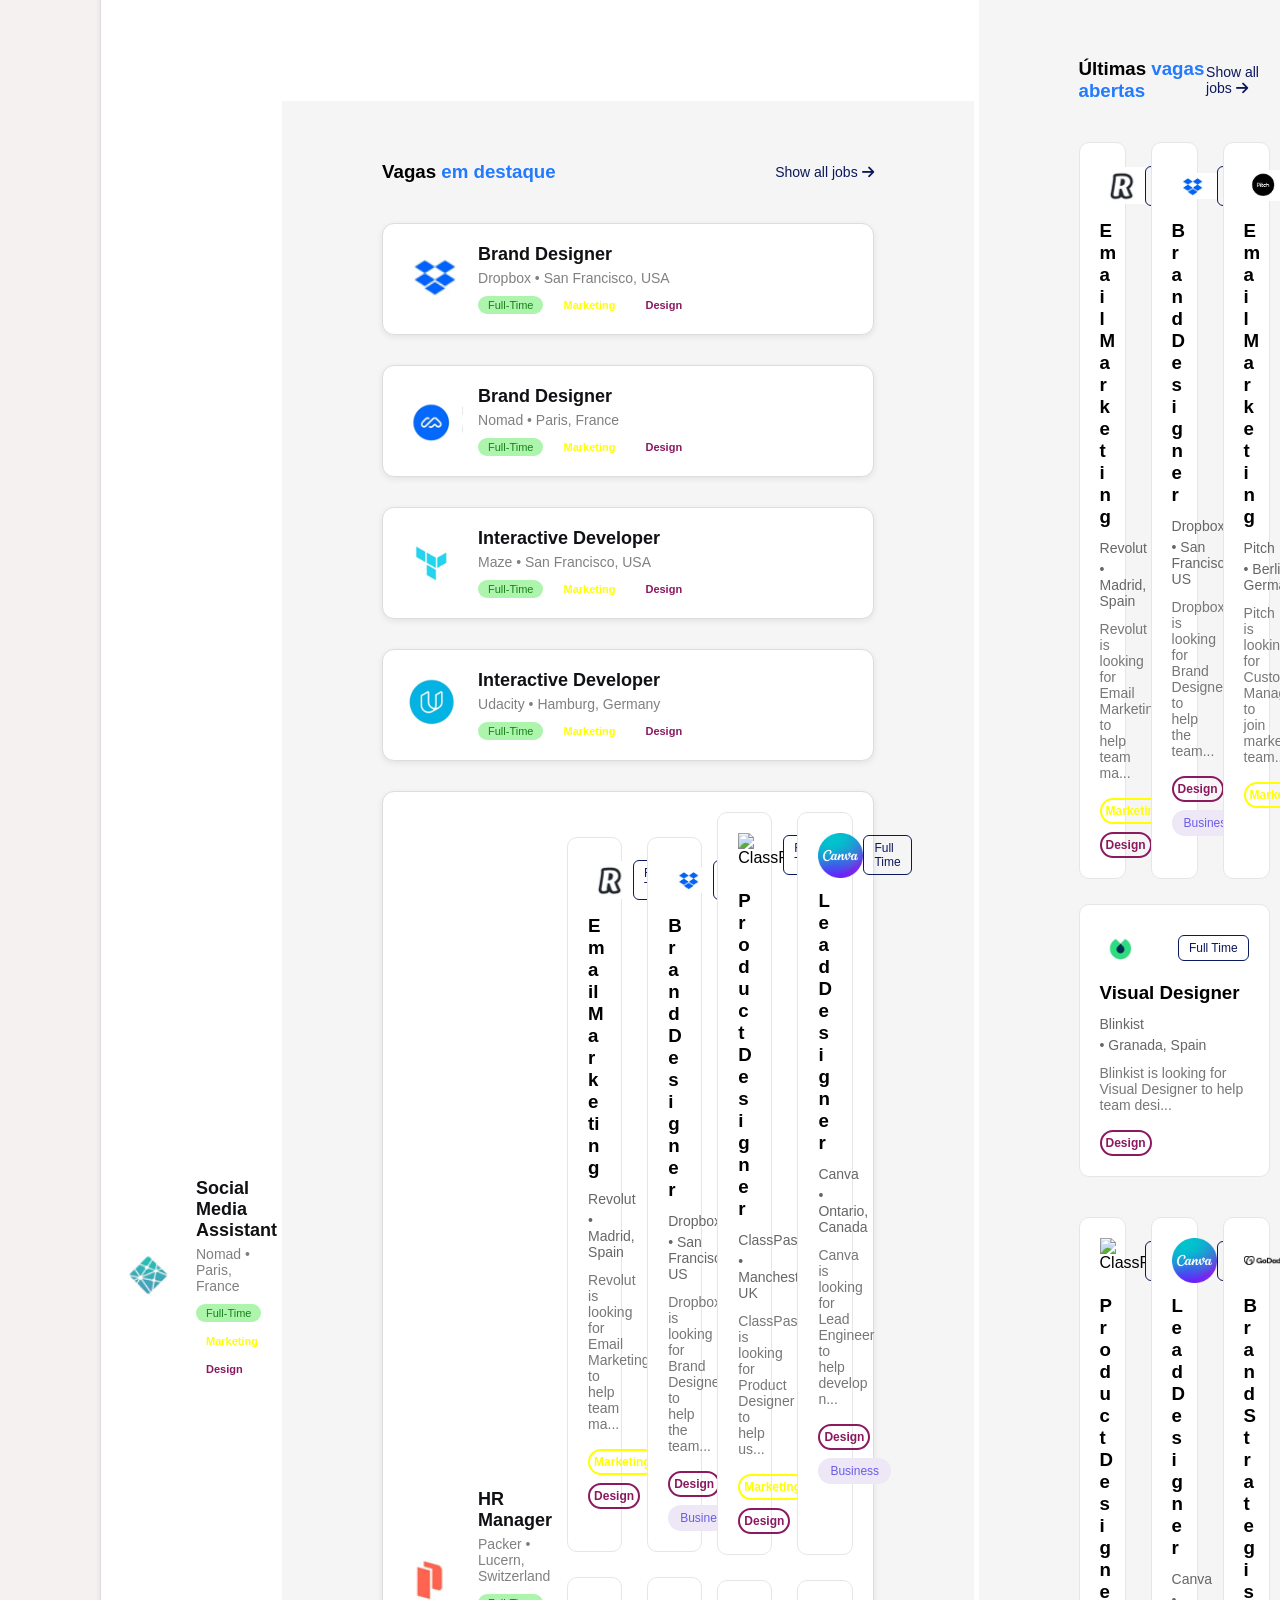
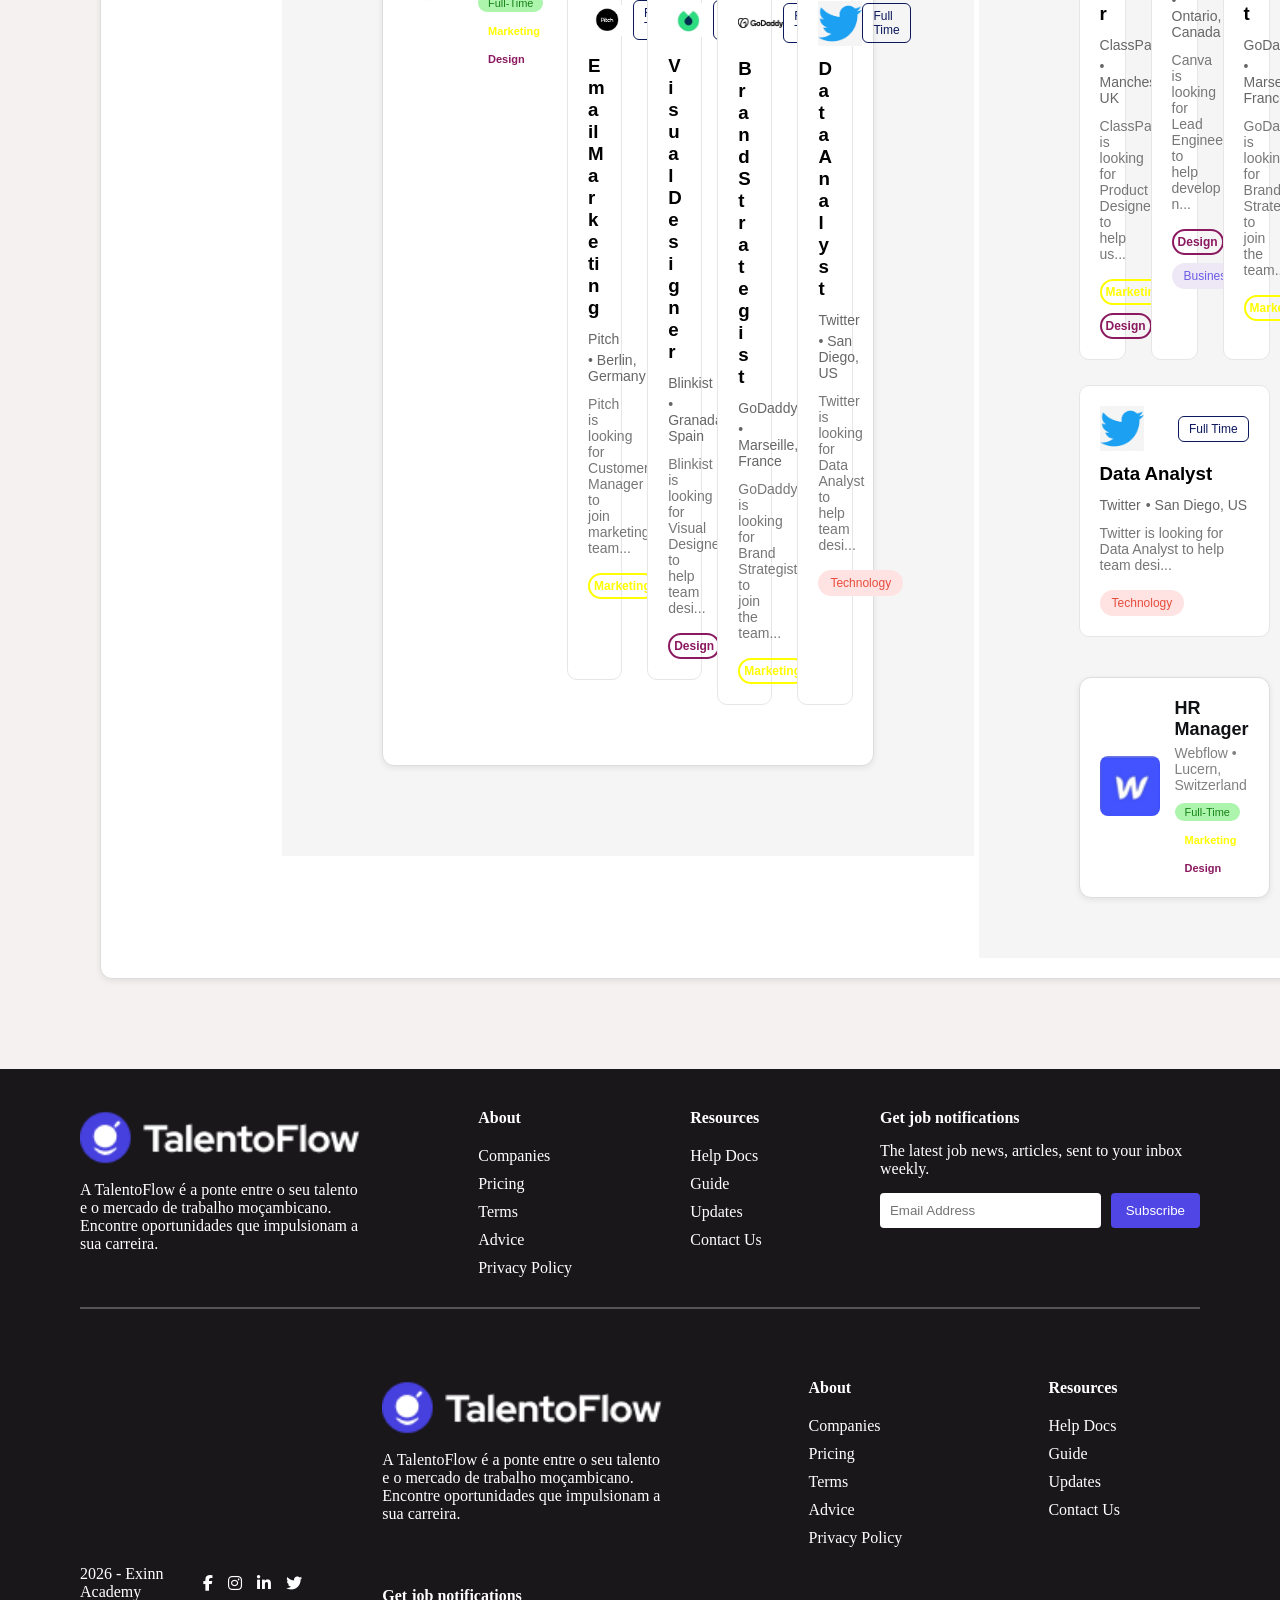
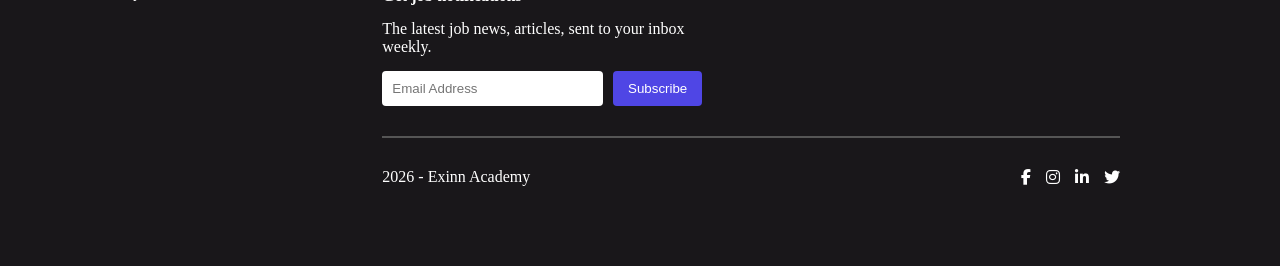
==== commit f38745c8: "Merge branch 'feature-bill-navbar' into main" ====
--- a/index.html
+++ b/index.html
@@ -124,11 +124,6 @@
 
 
 
-
- 
-
-
-
     <!-- Section das categorias -->
 <section class="categorias">
 
@@ -139,6 +134,7 @@
             <div class="card-icon">
                 <img src="categorias/Screenshot 2026-02-19 233126.png" alt="">
             </div>
+
             <div class="card-info">
                 <h3 class="card-titulo">Design</h3>
                 <div class="card-vagas">
@@ -164,6 +160,8 @@
         <div class="card-categoria">
             <div class="card-icon">
                <span class="micro"><i class="fa-solid fa-microphone"></i></span>
+                <span><i class="fa-solid fa-microphone" style="font-size:45px;"></i>
+                </span>
             </div>
             <div class="card-info">
                 <h3 class="card-titulo">Marketing</h3>
@@ -208,9 +206,12 @@
         <div class="card-categoria">
             <div class="card-icon">
                <span class="eng"><i class="fa-solid fa-code"></i></span>
+                  <span class="engenharia">
+                     <i class="fa fa-code"></i>
+                </span>
             </div>
             <div class="card-info">
-                <h3 class="card-titulo">Engenharia</h3>
+             <h3 class="card-titulo">Engenharia</h3>
                 <div class="card-vagas">
                     542 jobs available
                     <span><i class="fa fa-arrow-right"></i></span>
@@ -221,11 +222,14 @@
         <div class="card-categoria">
             <div class="card-icon">
                 <span class="gestao"><i class="fa-solid fa-business-time"></i></span>
+                  <span class="engenharia">
+                    <i class="fa-solid fa-briefcase"></i>
+                </span>
             </div>
             <div class="card-info">
-                <h3 class="card-titulo">Gestão de Negócios</h3>
+              <h3 class="card-titulo">Gestão de Negocios</h3>
                 <div class="card-vagas">
-                    211 jobs available
+                    542 jobs available
                     <span><i class="fa fa-arrow-right"></i></span>
                 </div>
             </div>
@@ -267,6 +271,8 @@
             <p class="price">
                 Publicar Vaga agora por apenas <strong>100 MT</strong>
             </p>
+    <!--Shanaya - desde a seccao de dashboard ate a seccao das vagas em destaque-->
+   
 
             <button class="btn-publicar">
                 Publicar Vaga agora
@@ -284,6 +290,33 @@
 
 
 
+<section class="sectionParaDashboard">
+    <div class="dashboard-content">
+
+        <!-- TEXTO À ESQUERDA -->
+        <div class="dashboard-text">
+            <h2>
+                Comece a <br>
+                recrutar hoje <br>
+                mesmo
+            </h2>
+
+            <p class="price">
+                Publicar Vaga agora por apenas <strong>100 MT</strong>
+            </p>
+
+            <button class="btn-publicar">
+                Publicar Vaga agora
+            </button>
+        </div>
+
+        <!-- IMAGEM À DIREITA -->
+        <div class="dashboard-image">
+            <img src="AssetsTalentoFlow/Dashboard Company.png" alt="Dashboard da Empresa">
+        </div>
+
+    </div>
+</section>
 
 
 
@@ -343,6 +376,34 @@
                     </div>
                 </div>
             </div>
+
+   
+            
+    
+         
+      
+    
+      
+
+
+
+
+
+<!--Section de empresas em destaque - SHANAYA-->
+
+
+<!--Section de últimas vagas-->
+<section class="vagas">
+
+    
+    <!-- Cabeçalho da secção -->
+    <div class="vagas-topo">
+        <div class="titulo-vagas"><h1>
+           Vagas <vagas class="designTitle">em destaque</h1></span>
+        </div>
+        
+        <div class="ver-todas">
+            Show all jobs <i class="fa fa-arrow-right"></i>
         </div>
 
     </div>
@@ -457,8 +518,314 @@
                         <button class="design">Design</button>
                     </div>
                 </div>
-            </div>
-        </div>
+    <!-- LINHA 1: Vagas 1 a 4 -->
+    <div class="grelha-vagas linha-1">
+        <!-- CARD 1 -->
+        <div class="vaga-card">
+            <div class="vaga-header">
+                <img class="imgEmp" src="EmpresasLogo/R.png" alt="Revolut">
+                <span class="full-time">Full Time</span>
+            </div>
+            <h3>Email Marketing</h3>
+            <div class="empresa-local">
+                <span>Revolut</span>
+                <span>• Madrid, Spain</span>
+            </div>
+            <p class="descricao">Revolut is looking for Email Marketing to help team ma...</p>
+            <div class="tags">
+                <span class="tag marketing">Marketing</span>
+                <span class="tag design">Design</span>
+            </div>
+        </div>
+
+        <!-- CARD 2 -->
+        <div class="vaga-card">
+            <div class="vaga-header">
+                <img class="imgEmp" src="EmpresasLogo/dropbox.png" alt="Dropbox">
+                <span class="full-time">Full Time</span>
+            </div>
+            <h3>Brand Designer</h3>
+            <div class="empresa-local">
+                <span>Dropbox</span>
+                <span>• San Francisco, US</span>
+            </div>
+            <p class="descricao">Dropbox is looking for Brand Designer to help the team...</p>
+            <div class="tags">
+                <span class="tag design">Design</span>
+                <span class="tag business">Business</span>
+            </div>
+        </div>
+
+        <!-- CARD 3 -->
+        <div class="vaga-card">
+            <div class="vaga-header">
+                <img class="imgEmp" src="EmpresasLogo/pitch.png" alt="Pitch">
+                <span class="full-time">Full Time</span>
+            </div>
+            <h3>Email Marketing</h3>
+            <div class="empresa-local">
+                <span>Pitch</span>
+                <span>• Berlin, Germany</span>
+            </div>
+            <p class="descricao">Pitch is looking for Customer Manager to join marketing team...</p>
+            <div class="tags">
+                <span class="tag marketing">Marketing</span>
+            </div>
+        </div>
+
+        <!-- CARD 4 -->
+        <div class="vaga-card">
+            <div class="vaga-header">
+                <img class="imgEmp" src="EmpresasLogo/brink.png" alt="Blinkist">
+                <span class="full-time">Full Time</span>
+            </div>
+            <h3>Visual Designer</h3>
+            <div class="empresa-local">
+                <span>Blinkist</span>
+                <span>• Granada, Spain</span>
+            </div>
+            <p class="descricao">Blinkist is looking for Visual Designer to help team desi...</p>
+            <div class="tags">
+                <span class="tag design">Design</span>
+            </div>
+        </div>
+    </div> <!-- fim linha 1 -->
+
+    <!-- LINHA 2: Vagas 5 a 8 -->
+    <div class="grelha-vagas linha-2">
+        <!-- CARD 5 -->
+        <div class="vaga-card">
+            <div class="vaga-header">
+                <img class="imgEmp" src="EmpresasLogo/ClassPassLogo.png" alt="ClassPass">
+                <span class="full-time">Full Time</span>
+            </div>
+            <h3>Product Designer</h3>
+            <div class="empresa-local">
+                <span>ClassPass</span>
+                <span>• Manchester, UK</span>
+            </div>
+            <p class="descricao">ClassPass is looking for Product Designer to help us...</p>
+            <div class="tags">
+                <span class="tag marketing">Marketing</span>
+                <span class="tag design">Design</span>
+            </div>
+        </div>
+
+        <!-- CARD 6 -->
+        <div class="vaga-card">
+            <div class="vaga-header">
+                <img class="imgEmp" src="EmpresasLogo/CanvaLogo.png" alt="Canva">
+                <span class="full-time">Full Time</span>
+            </div>
+            <h3>Lead Designer</h3>
+            <div class="empresa-local">
+                <span>Canva</span>
+                <span>• Ontario, Canada</span>
+            </div>
+            <p class="descricao">Canva is looking for Lead Engineer to help develop n...</p>
+            <div class="tags">
+                <span class="tag design">Design</span>
+                <span class="tag business">Business</span>
+            </div>
+        </div>
+
+        <!-- CARD 7 -->
+        <div class="vaga-card">
+            <div class="vaga-header">
+                <img class="imgEmp" src="EmpresasLogo/godaddylogo.png" alt="GoDaddy">
+                <span class="full-time">Full Time</span>
+            </div>
+            <h3>Brand Strategist</h3>
+            <div class="empresa-local">
+                <span>GoDaddy</span>
+                <span>• Marseille, France</span>
+            </div>
+            <p class="descricao">GoDaddy is looking for Brand Strategist to join the team...</p>
+            <div class="tags">
+                <span class="tag marketing">Marketing</span>
+            </div>
+        </div>
+
+        <!-- CARD 8 -->
+        <div class="vaga-card">
+            <div class="vaga-header">
+                <img class="imgEmp" src="EmpresasLogo/TwitterLogo.png" alt="Twitter">
+                <span class="full-time">Full Time</span>
+            </div>
+            <h3>Data Analyst</h3>
+            <div class="empresa-local">
+                <span>Twitter</span>
+                <span>• San Diego, US</span>
+            </div>
+            <p class="descricao">Twitter is looking for Data Analyst to help team desi...</p>
+            <div class="tags">
+                <span class="tag technology">Technology</span>
+            </div>
+        </div>
+    </div> <!-- fim linha 2 -->
+
+</section>
+
+
+
+   
+    <!--Section de ultimas vagas-->
+
+    <section class="vagas">
+
+    <!-- Cabeçalho da secção -->
+    <div class="vagas-topo">
+        <h1>Últimas <span class="designTitle">vagas abertas</span></h1>
+        <div class="ver-todas">
+            Show all jobs <i class="fa fa-arrow-right"></i>
+        </div>
+    </div>
+
+    <!-- LINHA 1: Vagas 1 a 4 -->
+    <div class="grelha-vagas linha-1">
+        <!-- CARD 1 -->
+        <div class="vaga-card">
+            <div class="vaga-header">
+                <img class="imgEmp" src="EmpresasLogo/R.png" alt="Revolut">
+                <span class="full-time">Full Time</span>
+            </div>
+            <h3>Email Marketing</h3>
+            <div class="empresa-local">
+                <span>Revolut</span>
+                <span>• Madrid, Spain</span>
+            </div>
+            <p class="descricao">Revolut is looking for Email Marketing to help team ma...</p>
+            <div class="tags">
+                <span class="tag marketing">Marketing</span>
+                <span class="tag design">Design</span>
+            </div>
+        </div>
+
+        <!-- CARD 2 -->
+        <div class="vaga-card">
+            <div class="vaga-header">
+                <img class="imgEmp" src="EmpresasLogo/dropbox.png" alt="Dropbox">
+                <span class="full-time">Full Time</span>
+            </div>
+            <h3>Brand Designer</h3>
+            <div class="empresa-local">
+                <span>Dropbox</span>
+                <span>• San Francisco, US</span>
+            </div>
+            <p class="descricao">Dropbox is looking for Brand Designer to help the team...</p>
+            <div class="tags">
+                <span class="tag design">Design</span>
+                <span class="tag business">Business</span>
+            </div>
+        </div>
+
+        <!-- CARD 3 -->
+        <div class="vaga-card">
+            <div class="vaga-header">
+                <img class="imgEmp" src="EmpresasLogo/pitch.png" alt="Pitch">
+                <span class="full-time">Full Time</span>
+            </div>
+            <h3>Email Marketing</h3>
+            <div class="empresa-local">
+                <span>Pitch</span>
+                <span>• Berlin, Germany</span>
+            </div>
+            <p class="descricao">Pitch is looking for Customer Manager to join marketing team...</p>
+            <div class="tags">
+                <span class="tag marketing">Marketing</span>
+            </div>
+        </div>
+
+        <!-- CARD 4 -->
+        <div class="vaga-card">
+            <div class="vaga-header">
+                <img class="imgEmp" src="EmpresasLogo/brink.png" alt="Blinkist">
+                <span class="full-time">Full Time</span>
+            </div>
+            <h3>Visual Designer</h3>
+            <div class="empresa-local">
+                <span>Blinkist</span>
+                <span>• Granada, Spain</span>
+            </div>
+            <p class="descricao">Blinkist is looking for Visual Designer to help team desi...</p>
+            <div class="tags">
+                <span class="tag design">Design</span>
+            </div>
+        </div>
+    </div> <!-- fim linha 1 -->
+
+    <!-- LINHA 2: Vagas 5 a 8 -->
+    <div class="grelha-vagas linha-2">
+        <!-- CARD 5 -->
+        <div class="vaga-card">
+            <div class="vaga-header">
+                <img class="imgEmp" src="EmpresasLogo/ClassPassLogo.png" alt="ClassPass">
+                <span class="full-time">Full Time</span>
+            </div>
+            <h3>Product Designer</h3>
+            <div class="empresa-local">
+                <span>ClassPass</span>
+                <span>• Manchester, UK</span>
+            </div>
+            <p class="descricao">ClassPass is looking for Product Designer to help us...</p>
+            <div class="tags">
+                <span class="tag marketing">Marketing</span>
+                <span class="tag design">Design</span>
+            </div>
+        </div>
+
+        <!-- CARD 6 -->
+        <div class="vaga-card">
+            <div class="vaga-header">
+                <img class="imgEmp" src="EmpresasLogo/CanvaLogo.png" alt="Canva">
+                <span class="full-time">Full Time</span>
+            </div>
+            <h3>Lead Designer</h3>
+            <div class="empresa-local">
+                <span>Canva</span>
+                <span>• Ontario, Canada</span>
+            </div>
+            <p class="descricao">Canva is looking for Lead Engineer to help develop n...</p>
+            <div class="tags">
+                <span class="tag design">Design</span>
+                <span class="tag business">Business</span>
+            </div>
+        </div>
+
+        <!-- CARD 7 -->
+        <div class="vaga-card">
+            <div class="vaga-header">
+                <img class="imgEmp" src="EmpresasLogo/godaddylogo.png" alt="GoDaddy">
+                <span class="full-time">Full Time</span>
+            </div>
+            <h3>Brand Strategist</h3>
+            <div class="empresa-local">
+                <span>GoDaddy</span>
+                <span>• Marseille, France</span>
+            </div>
+            <p class="descricao">GoDaddy is looking for Brand Strategist to join the team...</p>
+            <div class="tags">
+                <span class="tag marketing">Marketing</span>
+            </div>
+        </div>
+
+        <!-- CARD 8 -->
+        <div class="vaga-card">
+            <div class="vaga-header">
+                <img class="imgEmp" src="EmpresasLogo/TwitterLogo.png" alt="Twitter">
+                <span class="full-time">Full Time</span>
+            </div>
+            <h3>Data Analyst</h3>
+            <div class="empresa-local">
+                <span>Twitter</span>
+                <span>• San Diego, US</span>
+            </div>
+            <p class="descricao">Twitter is looking for Data Analyst to help team desi...</p>
+            <div class="tags">
+                <span class="tag technology">Technology</span>
+            </div>
+        </div>
+    </div> <!-- fim linha 2 -->
 
         <!-- VAGA 8 -->
         <div class="vaga">
@@ -549,7 +916,79 @@
         </div>
     
 
+</section>
+
+ 
+    
+
+</main>
+
+<footer class="footer">
+
+    <div class="containerFooter">
+
+        <!-- COLUNA 1 - EMPRESA -->
+        <div class="empresa">
+            <img src="AssetsTalentoFlow/Logo-Branco.png" alt="Logo">
+            <p>
+                A TalentoFlow é a ponte entre o seu talento e o mercado de trabalho moçambicano.
+                Encontre oportunidades que impulsionam a sua carreira.
+            </p>
+        </div>
+
+        <!-- COLUNA 2 - ABOUT -->
+        <div class="coluna">
+            <h4>About</h4>
+            <span>Companies</span>
+            <span>Pricing</span>
+            <span>Terms</span>
+            <span>Advice</span>
+            <span>Privacy Policy</span>
+        </div>
+
+        <!-- COLUNA 3 - RESOURCES -->
+        <div class="coluna">
+            <h4>Resources</h4>
+            <span>Help Docs</span>
+            <span>Guide</span>
+            <span>Updates</span>
+            <span>Contact Us</span>
+        </div>
+
+        <!-- COLUNA 4 - NEWSLETTER -->
+        <div class="newsletter">
+            <h4>Get job notifications</h4>
+            <p>
+                The latest job news, articles, sent to your inbox weekly.
+            </p>
+
+            <div class="form">
+                <input type="email" placeholder="Email Address">
+                <button>Subscribe</button>
+            </div>
+        </div>
+
+    </div>
+
+    <hr>
+
+    <!-- PARTE FINAL -->
+    <div class="final">
+        <span>2026 - Exinn Academy</span>
+
+        <div class="redes">
+            <i class="fab fa-facebook-f"></i>
+            <i class="fab fa-instagram"></i>
+            <i class="fab fa-linkedin-in"></i>
+            <i class="fab fa-twitter"></i>
+        </div>
+    
+
 </footer>
+
+
+
+<script src="script1.js"></script>
 
 
 
--- a/styles.css
+++ b/styles.css
@@ -116,6 +116,22 @@
         0% 100%,   /* fundo esquerdo normal */
         0% 12%     /* sobe para fechar o corte esquerdo */
     );
+
+
+}
+
+
+     clip-path: polygon(
+        0% 0%,     /* sem corte no topo à esquerda */
+        100% 0%,   /* topo direito normal */
+        100% 85%,  /* desce antes do fim */
+        85% 100%,  /* corte no fundo à direita */
+         0% 100%,   /* fundo esquerdo normal */
+         0% 12%     /* sobe para fechar o corte esquerdo */
+       
+        
+    );
+
 
 
 }
@@ -222,6 +238,7 @@
 .secao-empresas {
     width: 100%;
     background-color: white;
+    background-color: #f8f9fb;
     display: flex;
     justify-content:flex-start; /* centraliza o conteúdo */
     padding: 30px 0;
@@ -278,6 +295,8 @@
 
 /* SECTION DE CATEGORIAS */
 .categorias {
+    display: flex;
+    flex-wrap: wrap;
     padding: 60px 80px;
 }
 
@@ -285,7 +304,8 @@
 .linha-categorias {
     display: flex;          /* Ativa flex */
     gap: 20px;              /* Espaço entre cards */
-    margin-bottom: 20px;    /* Espaço entre linhas */
+    margin-bottom: 20px; 
+    flex-wrap: wrap;   /* Espaço entre linhas */
 }
 
 /* Cada card */
@@ -308,15 +328,27 @@
     transform: translateY(-5px);
     box-shadow: 0 10px 20px rgba(0,0,0,0.08);
 }
+.card-categoria, :first, i
+{ color: #2196F3;}
+
+
 
 /* Ícone */
 .card-icon img {
     width: 100px;   
     height: auto;   /* mantémmos a proporção */
-}
+    width: 70px;
+}
+
 
 .card-icon i {
-    font-size: 40px;
+     color: #476dbe; /* azul */
+    font-size: 50px;
+}
+
+
+.engenharia i {
+    color: #5271b3;
 }
 
 /* Texto */
@@ -368,6 +400,7 @@
 
 
 
+/*SEGUNDA PARTE - SHANAYA*/
 
 /*Area de Dashboard*/
 
@@ -463,6 +496,51 @@
     background-color: #f5f5f5;
 }
 
+}
+
+/* BOTÃO */
+.btn-publicar {
+    padding: 14px 28px;
+    font-size: 16px;
+    font-weight: 600;
+    color: #4a49e5;
+    background-color: #ffffff;
+    border: none;
+    border-radius: 6px;
+    cursor: pointer;
+    transition: 0.3s;
+}
+
+.btn-publicar:hover {
+    background-color: #f1f1f1;
+}
+
+/* IMAGEM */
+.dashboard-image img {
+    max-width: 800px;
+    width: 100%;
+    height: 450px;
+    border-radius: 10px;
+}
+
+
+
+
+
+/* Container geral */
+.vagas {
+    padding: 60px 100px;
+    background-color: #f5f5f5;
+}
+
+/* TOPO */
+
+/* Container geral */
+.vagas {
+    padding: 60px 100px;
+    background-color: #f5f5f5;
+}
+
 /* TOPO */
 .vagas-topo {
     display: flex;
@@ -813,6 +891,202 @@
 .form{
     display: flex;
     gap: 10px;
+}
+
+/* CARD */
+.vaga-card {
+    flex: 1 1 calc(25% - 25px);
+    min-width: 0;
+    background-color: #fff;
+    border: 1px solid #e6e6e6;
+    border-radius: 10px;
+    padding: 20px;
+    display: flex;
+    flex-direction: column;
+    gap: 12px;
+    transition: 0.2s ease;
+}
+
+.vaga-card:hover {
+    transform: translateY(-4px);
+    box-shadow: 0 10px 25px rgba(0,0,0,0.05);
+}
+
+/* HEADER */
+.vaga-header {
+    display: flex;
+    justify-content: space-between;
+    align-items: center;
+}
+
+.imgEmp {
+    width: 45px;
+    height: 45px;
+    object-fit: contain;
+}
+
+.full-time {
+    border: 1px solid #0c185c;
+    color: #0c185c;
+    font-size: 12px;
+    padding: 5px 10px;
+    border-radius: 6px;
+}
+
+/* TEXTO */
+.vaga-card h3 {
+    margin: 0;
+    word-break: break-word;
+}
+
+.empresa-local {
+    display: flex;
+    flex-wrap: wrap;
+    gap: 5px;
+    font-size: 14px;
+    color: #666;
+}
+
+.descricao {
+    font-size: 14px;
+    color: #777;
+}
+
+/* TAGS */
+.tags {
+    display: flex;
+    flex-wrap: wrap;
+    gap: 8px;
+    margin-top: 5px;
+}
+
+.tag {
+    font-size: 12px;
+    padding: 6px 12px;
+    border-radius: 20px;
+}
+
+.marketing {
+    background-color: #ffe8cc;
+    color: #e67e22;
+}
+
+.design {
+    background-color: #d4f5e9;
+    color: #2ecc71;
+}
+
+.technology {
+    background-color: #ffe3e3;
+    color: #e74c3c;
+}
+
+.business {
+    background-color: #ede7f6;
+    color: #6c5ce7;
+}
+
+/* TABLET */
+@media (max-width: 1024px) {
+    .vaga-card {
+        flex: 1 1 calc(50% - 25px);
+    }
+
+    .vagas {
+        padding: 40px 40px;
+    }
+}
+
+/* MOBILE */
+@media (max-width: 768px) {
+    .vaga-card {
+        flex: 1 1 100%;
+    }
+
+    .vagas {
+        padding: 30px 20px;
+    }
+
+    .vagas-topo {
+        flex-direction: column;
+        align-items: flex-start;
+        gap: 10px;
+    }
+}
+
+
+/* SECTION */
+.vagasAbertas {
+    padding: 60px 100px;
+    background-color: rgb(245, 241, 241)}
+
+.vagas-topo {
+    display: flex;
+    justify-content: space-between;
+    align-items: center;
+    margin-bottom: 40px;
+}
+
+.designTitle {
+    color: #227aff;
+}
+
+.ver-todas {
+    color: #0c185c;
+    font-size: 20px;
+    cursor: pointer;
+}
+
+/* cada linha */
+.linha-vagas {
+    display: flex;
+    justify-content: space-between;
+    gap: 30px;
+    margin-bottom: 30px;
+}
+
+/* cada vaga */
+.vaga {
+    flex: 1; /* ocupa metade da linha */
+    display: flex;
+    gap: 15px;
+    padding: 20px;
+    border: 1px solid #ddd;
+    border-radius: 12px;
+    background-color: #fff;
+}
+
+/* imagem */
+.vaga-img img {
+    width: 50px;
+    height: 50px;
+    object-fit: contain;
+}
+
+/* info */
+.vaga-info h3 {
+    margin: 0;
+    font-size: 16px;
+}
+
+.vaga-info p {
+    margin: 5px 0 10px;
+    font-size: 13px;
+    color: gray;
+}
+
+/* tags */
+.vaga-tags {
+    display: flex;
+    gap: 6px;
+    flex-wrap: wrap;
+}
+
+.vaga-tags span {
+    padding: 4px 8px;
+    font-size: 11px;
+    border-radius: 6px;
+    color: white;
 }
 
 .form input{
@@ -1629,6 +1903,32 @@
     padding: 4px;
 }
 
+
+
+
+
+/* FULL-TIME */
+/* Tags */
+.vaga-tags{
+    display: flex;
+    gap: 10px;
+}
+
+.vaga-tags span{
+    padding: 5px 12px;
+    font-size: 12px;
+    border-radius: 20px;
+    font-weight: 500;
+}
+
+
+.full{
+    background-color: rgb(173, 245, 173);
+    color: rgb(23, 129, 23);
+    border-radius: 20px;
+    padding: 4px;
+}
+
 .marketing{
     background-color: transparent;
     color: yellow;
@@ -1746,3 +2046,193 @@
   color: gray;
 }
 
+
+/*Footer*/
+
+
+.footer{
+    background-color: rgb(25, 23, 26);
+    color: white;
+    padding: 40px 80px;
+}
+
+/* Container principal */
+.containerFooter{
+    display: flex;
+    justify-content: space-between;   /* DISTRIBUI IGUAL À IMAGEM */
+    align-items: flex-start;
+    gap: 40px;
+    flex-wrap: wrap;
+}
+
+/* Empresa */
+.empresa{
+    max-width: 280px;
+    display: flex;
+    flex-direction: column;
+    gap: 15px;
+}
+
+/* Colunas About e Resources */
+.coluna{
+    display: flex;
+    flex-direction: column;
+    gap: 10px;
+}
+
+.coluna h4{
+    margin-bottom: 10px;
+}
+
+/* Newsletter */
+.newsletter{
+    max-width: 320px;
+    display: flex;
+    flex-direction: column;
+    gap: 15px;
+}
+
+.form{
+    display: flex;
+    gap: 10px;
+}
+
+.form input{
+    padding: 10px;
+    border: none;
+    border-radius: 4px;
+    flex: 1;
+}
+
+.form button{
+    padding: 10px 15px;
+    background-color: #4f46e5;
+    border: none;
+    color: white;
+    border-radius: 4px;
+    cursor: pointer;
+}
+
+/* Linha */
+hr{
+    margin: 30px 0;
+    border: 1px solid #555;
+}
+
+/* Parte final */
+.final{
+    display: flex;
+    justify-content: space-between;  /* AQUI estava o teu erro */
+    align-items: center;
+}
+
+.redes{
+    display: flex;
+    gap: 15px;
+}
+
+
+
+
+
+/* RESPONSIVIDADE - MOBILE */  
+
+@media (max-width: 768px) {
+
+    /* Rducao de pading um pouquinho grandess  */
+    .hero,
+    .secao-empresas,
+    .categorias,
+    .vagasAbertas,
+    .footer {
+        padding: 40px 20px;
+    }
+
+    .cabecalho-explore {
+        padding: 0 20px;
+        flex-direction: column;
+        align-items: flex-start;
+        gap: 10px;
+    }
+
+    /* Header empilhado */
+    .cabeca {
+        flex-direction: column;
+        gap: 15px;
+        padding: 15px 20px;
+    }
+
+    .divhead1 {
+        flex-direction: column;
+        gap: 15px;
+        align-items: center;
+    }
+
+    .headElements {
+        flex-direction: column;
+        align-items: center;
+    }
+
+    .auth-buttons {
+        flex-direction: column;
+        width: 100%;
+    }
+
+    .auth-buttons button {
+        width: 100%;
+    }
+
+    /* Hero */
+    .hero-title { font-size: 28px; }
+    .hero-subtitle { font-size: 24px; }
+    .hero-number { font-size: 32px; }
+
+    .hero-image img {
+        width: 180px;
+    }
+
+    /* Search */
+    .search-container {
+        flex-direction: column;
+        gap: 10px;
+    }
+
+    .search-btn {
+        width: 100%;
+    }
+
+    /* Categorias em coluna */
+    .linha-categorias {
+        display: flex;
+    flex-wrap: wrap;
+    }
+
+    /* Vagas em coluna */
+    .linha-vagas {
+        flex-direction: column;
+    }
+
+    .vaga {
+        flex-direction: column;
+        align-items: flex-start;
+    }
+
+    /* Footer */
+    .containerFooter {
+        flex-direction: column;
+        gap: 30px;
+    }
+
+    .final {
+        flex-direction: column;
+        gap: 15px;
+    }
+}
+
+
+/* TABLET */
+@media (max-width: 1024px){
+    .vaga-card{
+        flex: 0 0 calc(50% - 13px);
+    }
+}
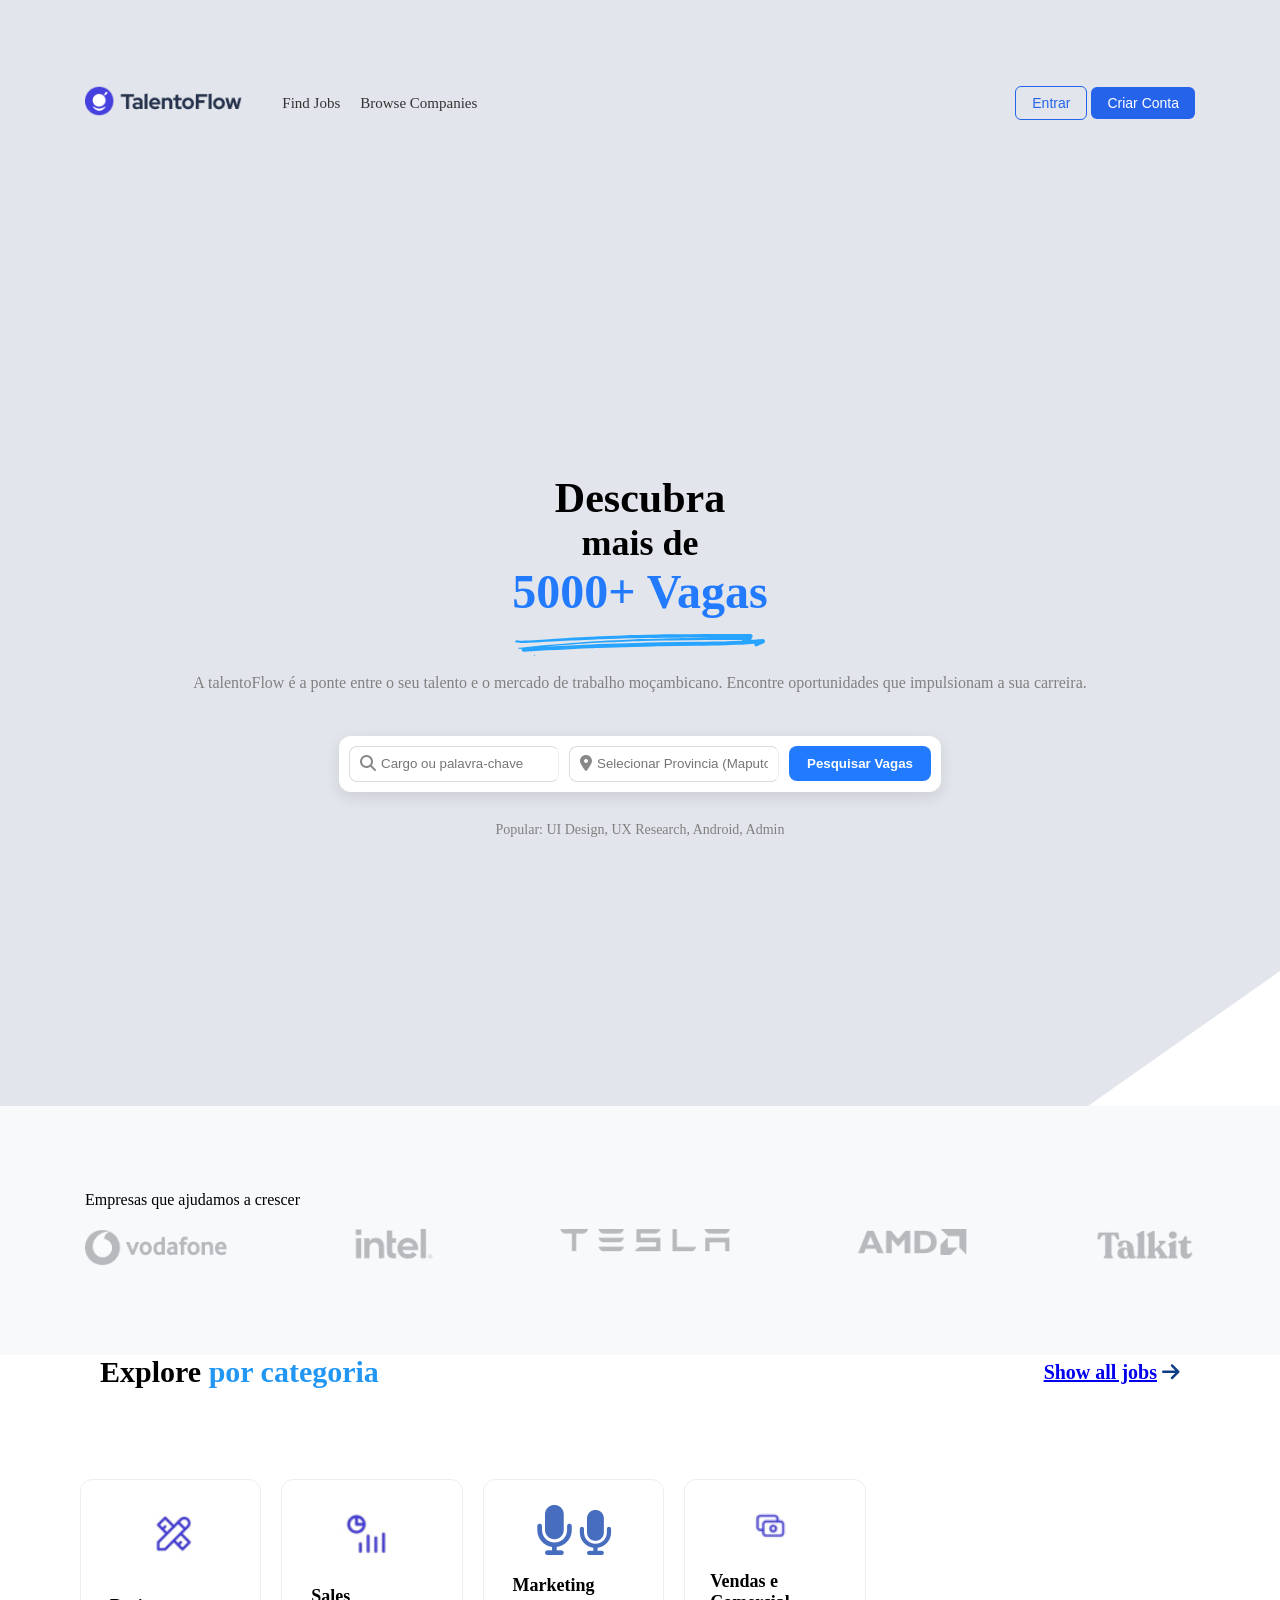
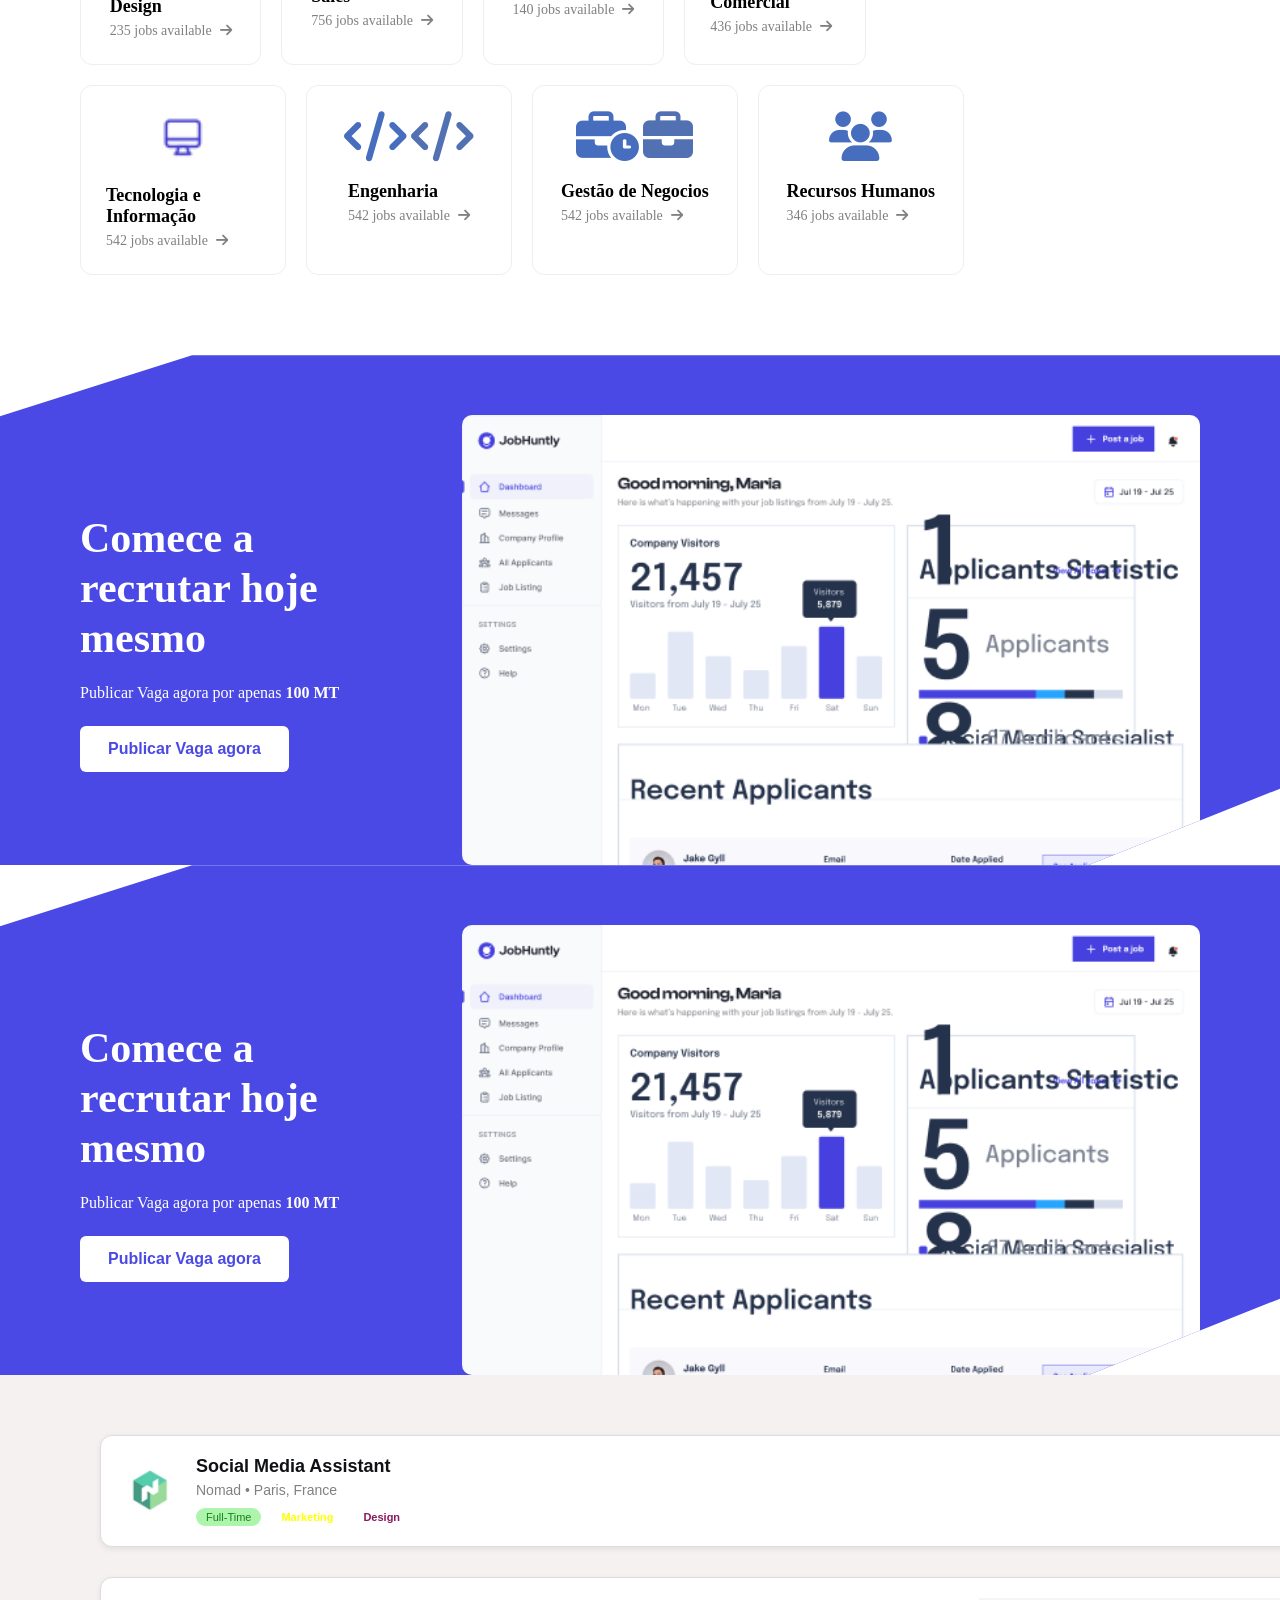
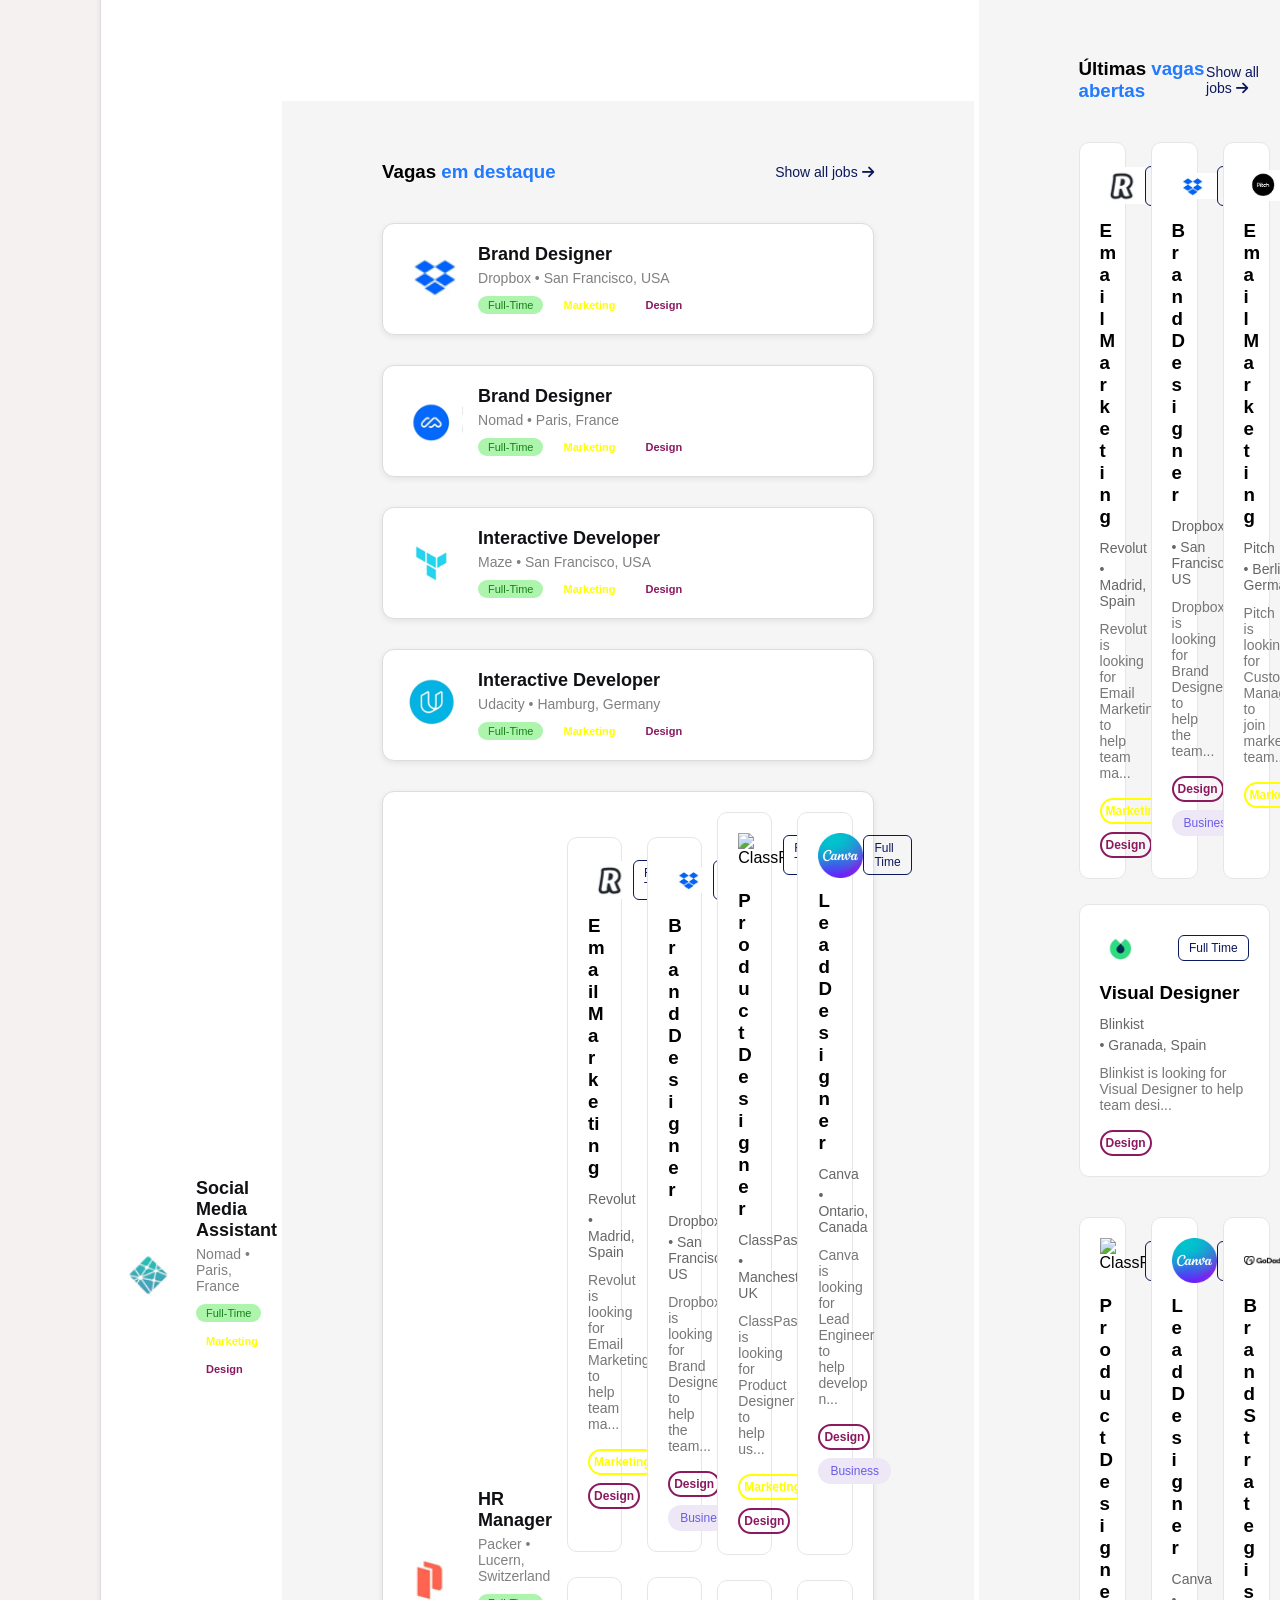
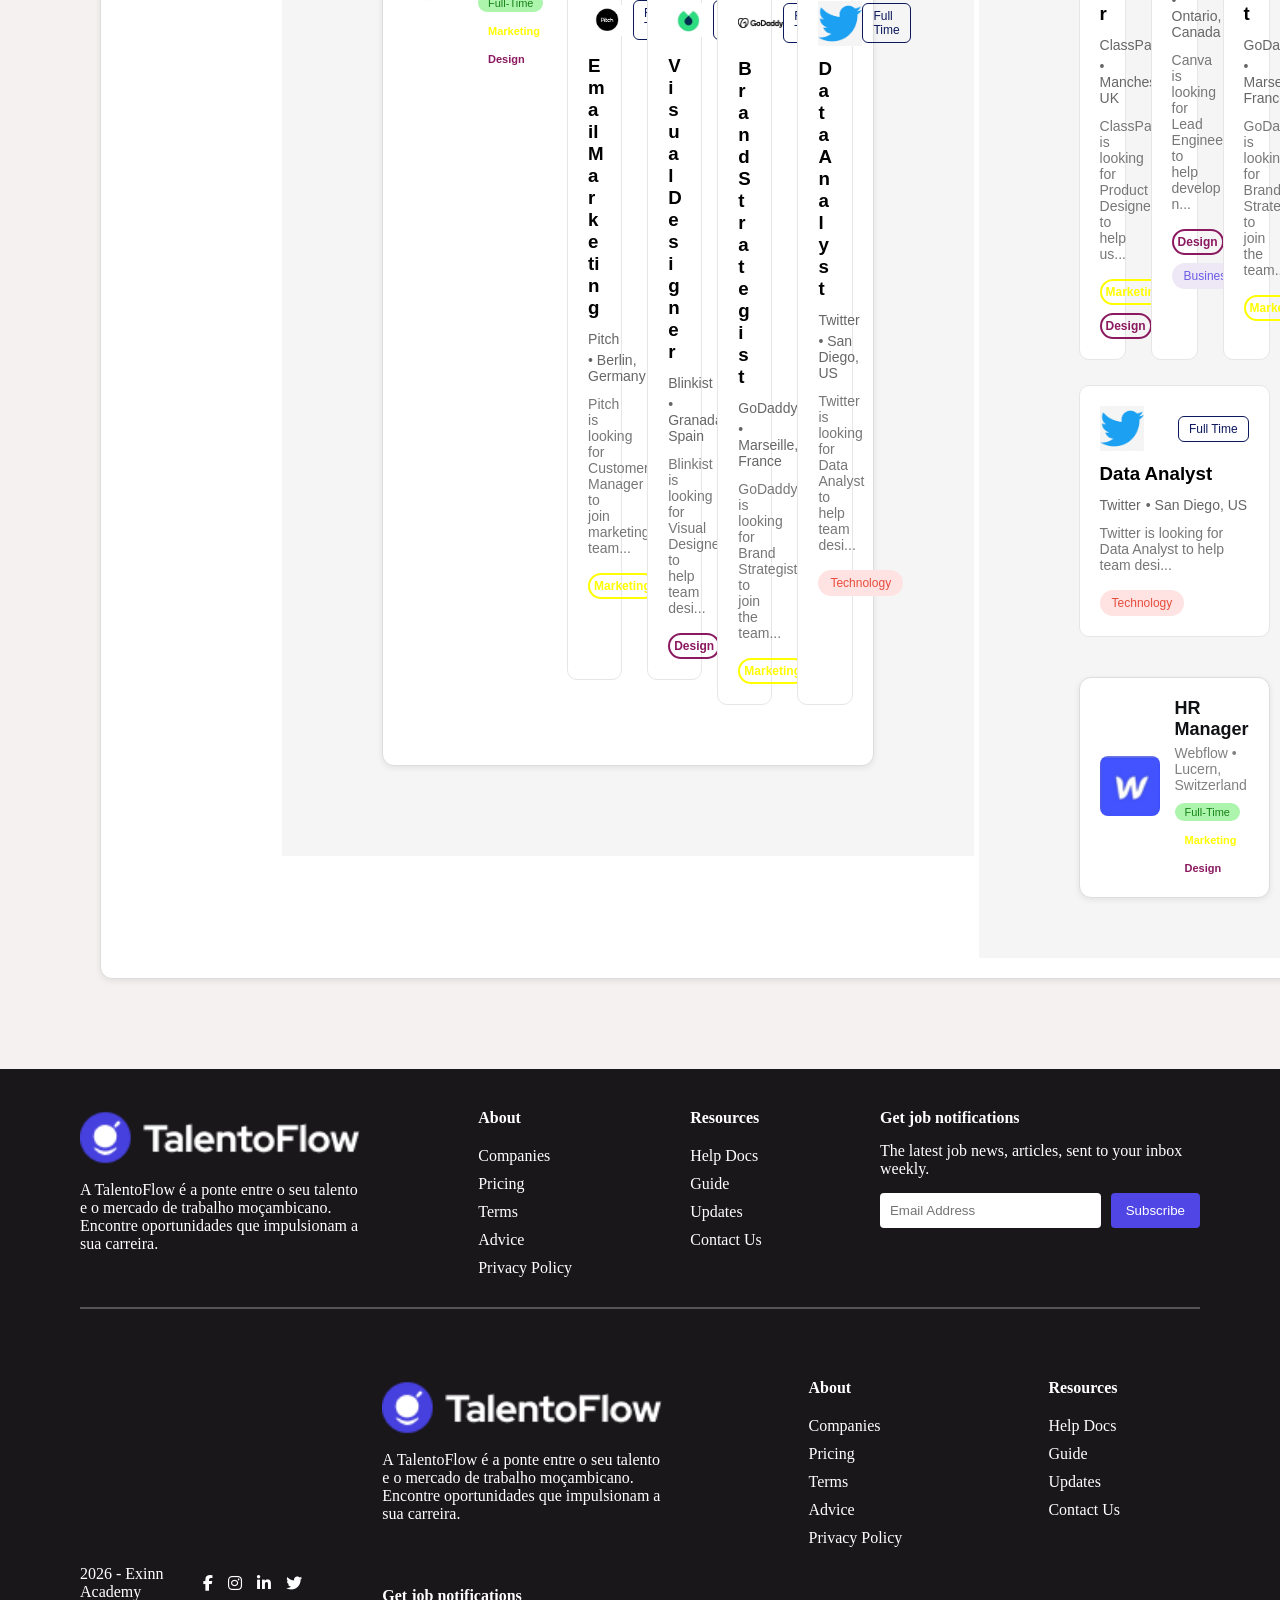
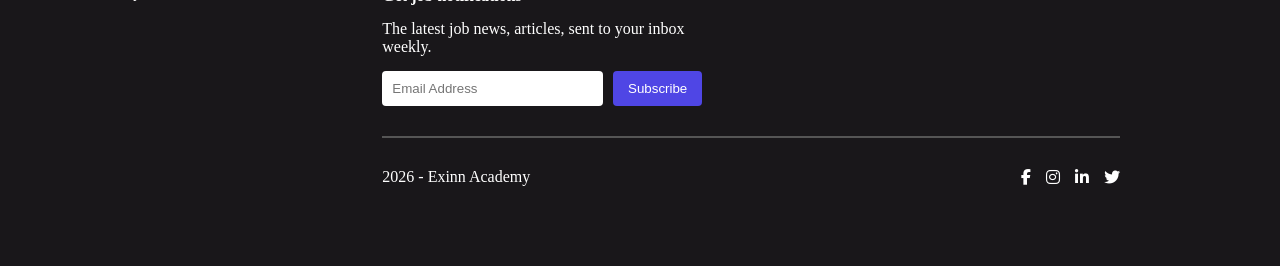
==== commit 92b96b9f: "js adicionado com sucesso!" ====
--- a/index.html
+++ b/index.html
@@ -113,7 +113,7 @@
             </div>
 
             <div class="show1">
-                Show all jobs
+                <a href="findingJob.html"><strong>Show all jobs</strong></a>
                 <span class="show1">
                     <i class="fa fa-arrow-right"></i>
                 </span>
@@ -988,6 +988,8 @@
 
 
 
+
+
 <script src="script1.js"></script>
 
 
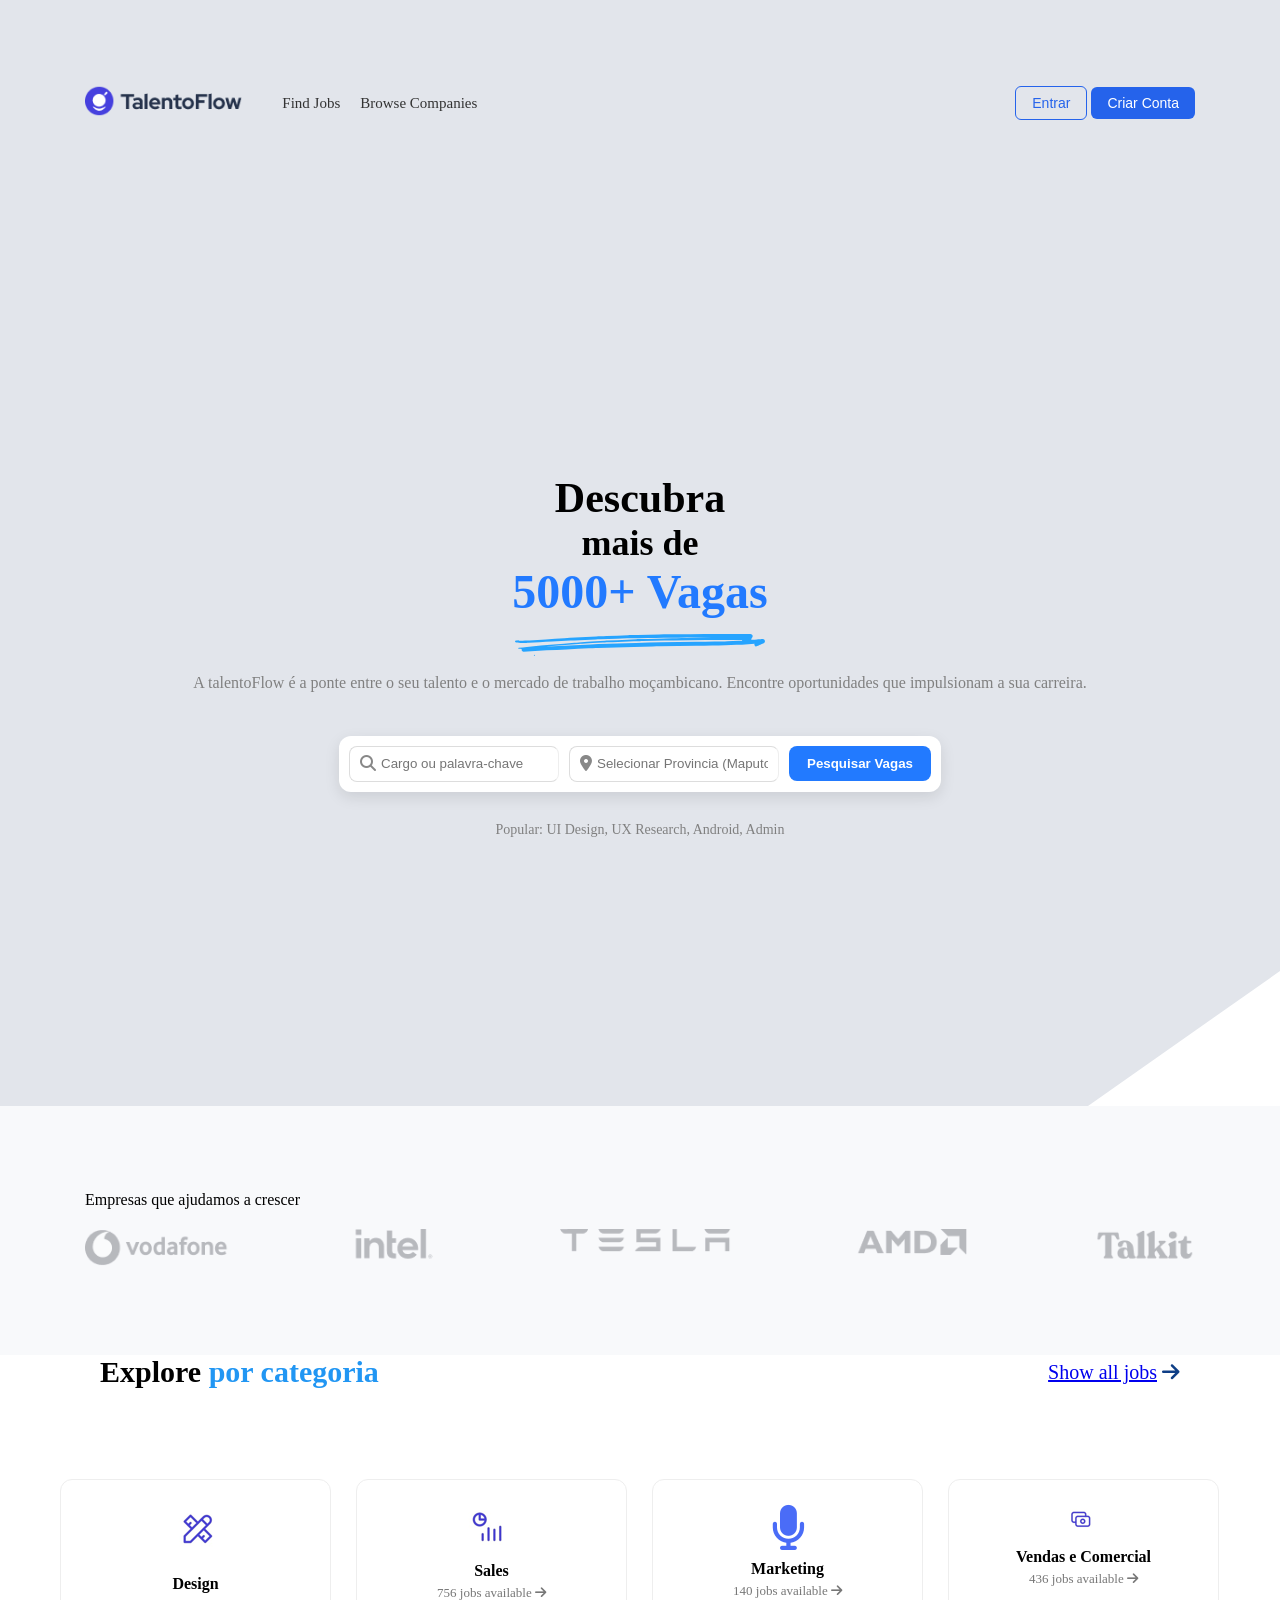
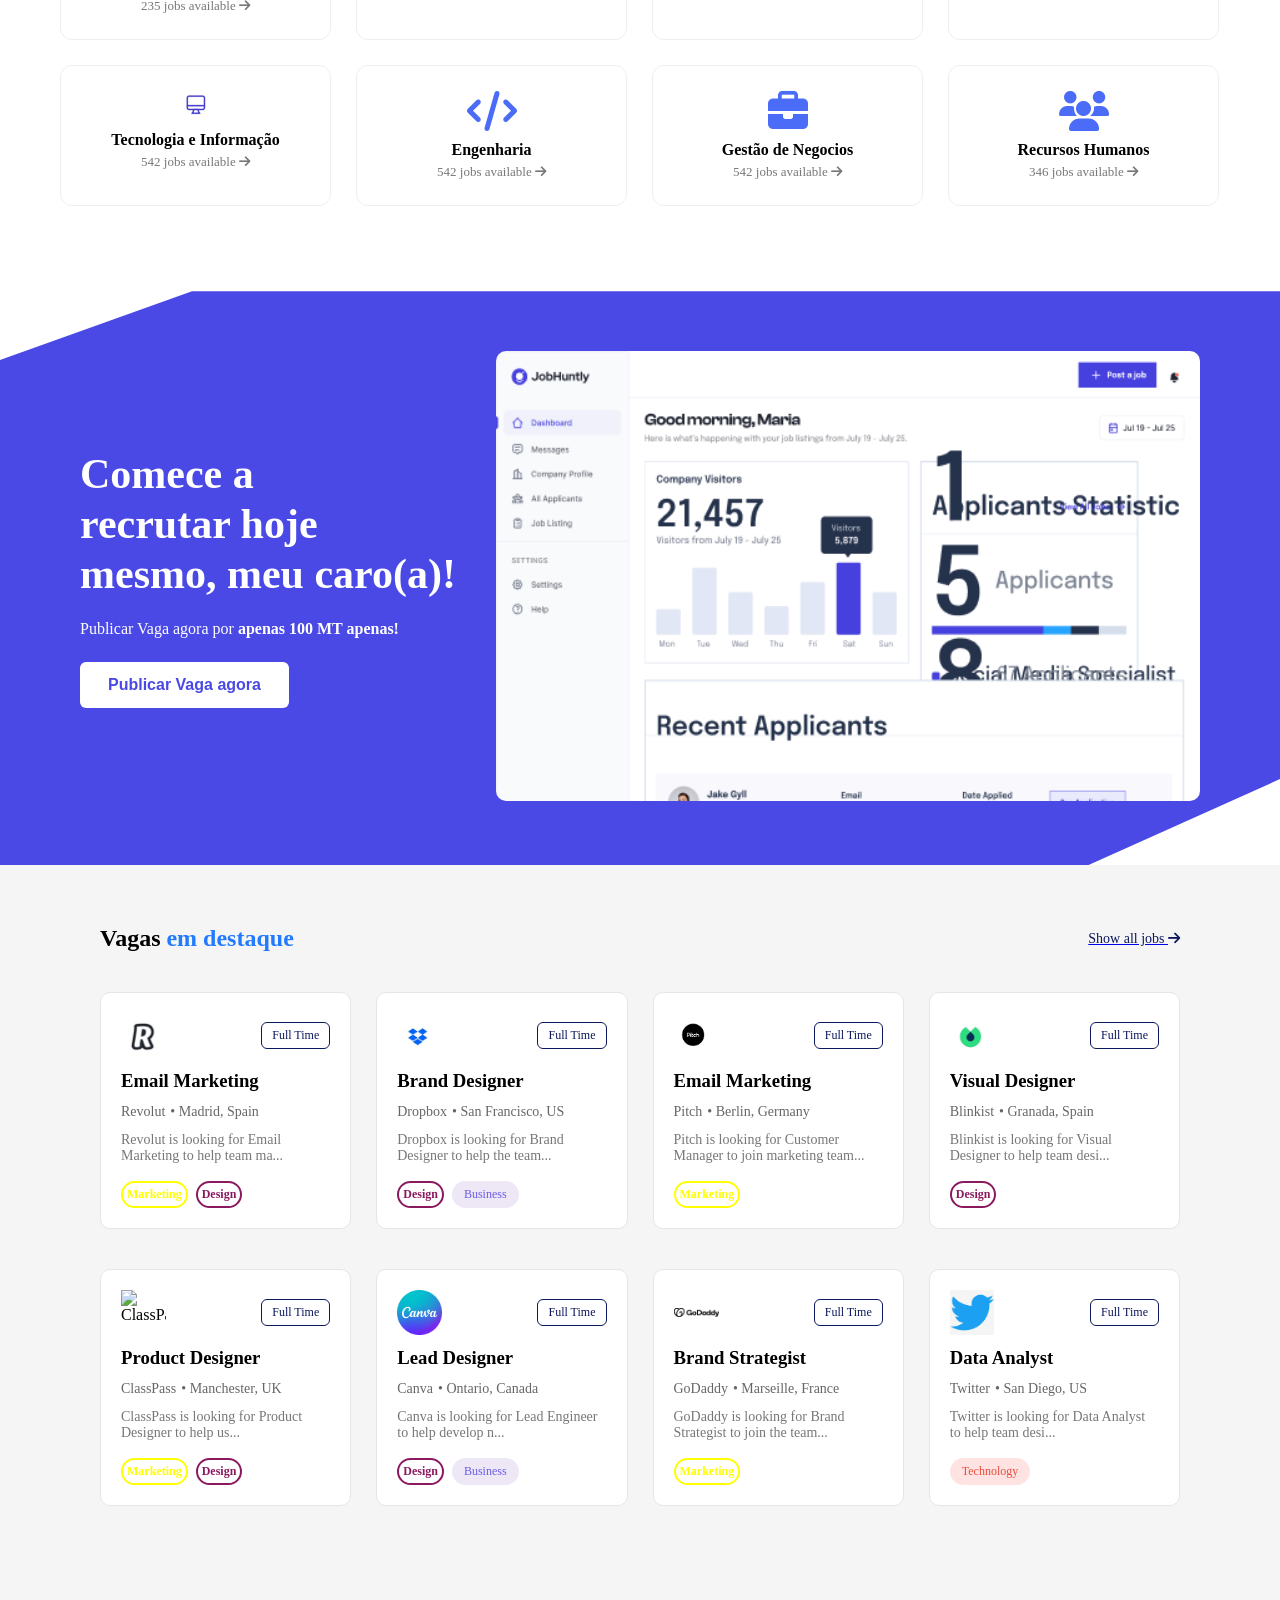
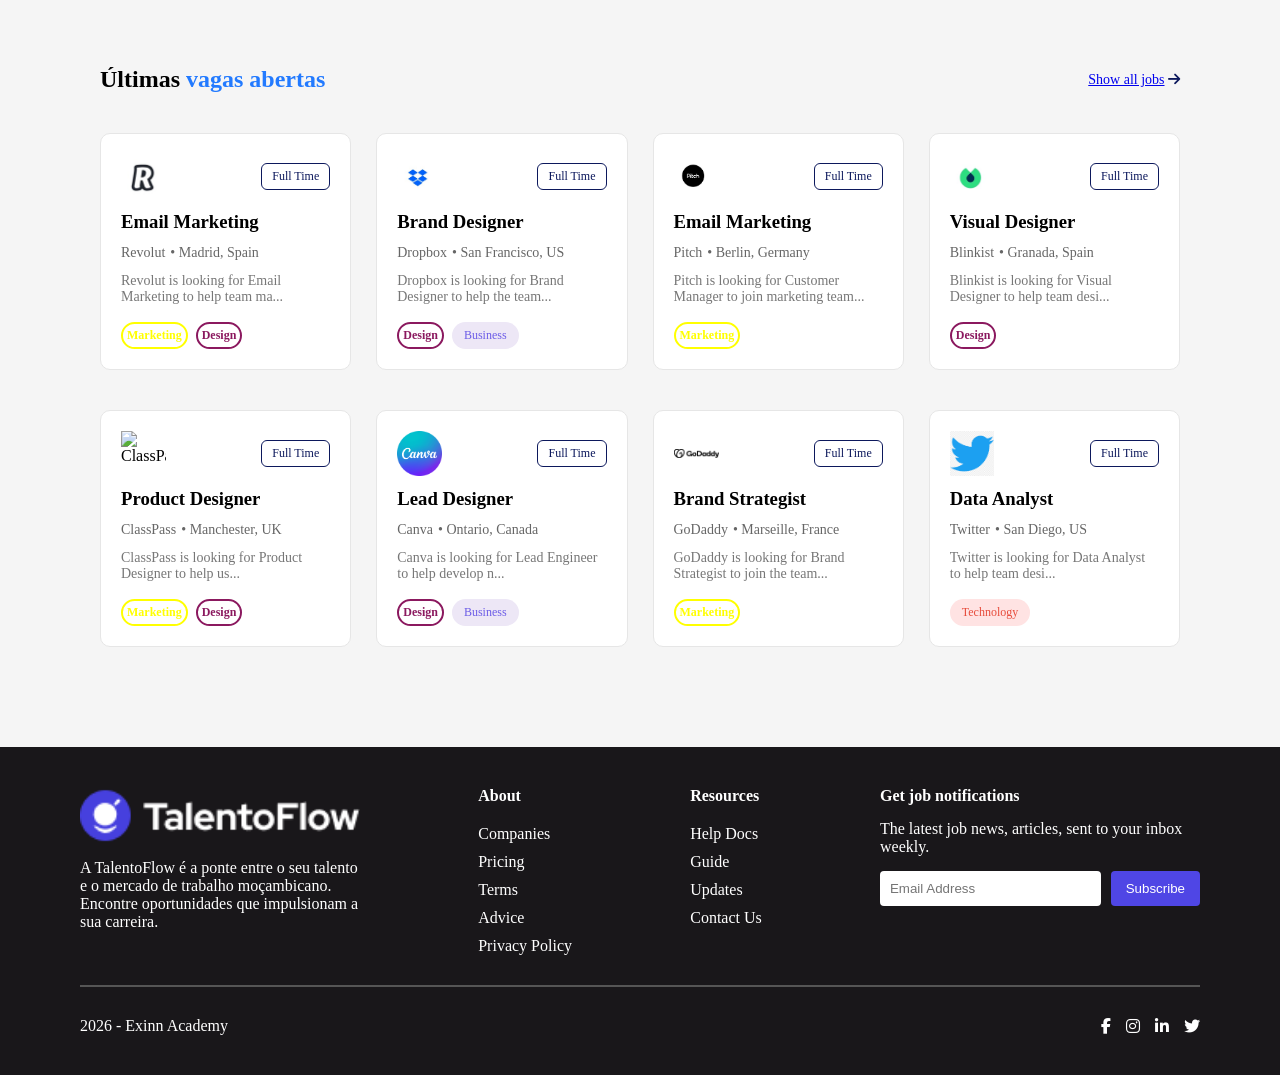
==== commit 9edc643d: "projeto ajustado agora" ====
--- a/index.html
+++ b/index.html
@@ -1,5 +1,5 @@
 <!DOCTYPE html>
-<html lang="pt-br">
+<html lang="en">
 <head>
     <meta charset="UTF-8">
     <meta name="viewport" content="width=device-width, initial-scale=1.0">
@@ -9,7 +9,6 @@
       <link rel="stylesheet" href="https://cdnjs.cloudflare.com/ajax/libs/font-awesome/6.4.0/css/all.min.css">
 
     <link rel="stylesheet" href="styles.css">
-    
 </head>
 
 <body>
@@ -42,8 +41,9 @@
 
 <main>
 
-    
-
+  
+
+    <!-- seccao de categorias-->
    <section class="hero">
 
     <div class="hero-content">
@@ -113,13 +113,14 @@
             </div>
 
             <div class="show1">
-                <a href="findingJob.html"><strong>Show all jobs</strong></a>
+                <a href="findingJob.html">Show all jobs</a>
                 <span class="show1">
                     <i class="fa fa-arrow-right"></i>
                 </span>
             </div>
         </div>
     
+
 
 
 
@@ -159,7 +160,6 @@
 
         <div class="card-categoria">
             <div class="card-icon">
-               <span class="micro"><i class="fa-solid fa-microphone"></i></span>
                 <span><i class="fa-solid fa-microphone" style="font-size:45px;"></i>
                 </span>
             </div>
@@ -205,7 +205,6 @@
 
         <div class="card-categoria">
             <div class="card-icon">
-               <span class="eng"><i class="fa-solid fa-code"></i></span>
                   <span class="engenharia">
                      <i class="fa fa-code"></i>
                 </span>
@@ -221,7 +220,6 @@
 
         <div class="card-categoria">
             <div class="card-icon">
-                <span class="gestao"><i class="fa-solid fa-business-time"></i></span>
                   <span class="engenharia">
                     <i class="fa-solid fa-briefcase"></i>
                 </span>
@@ -237,7 +235,7 @@
 
         <div class="card-categoria">
             <div class="card-icon">
-                <span class="recur"><i class="fa fa-users"></i></span>
+                <i class="fa fa-users"></i>
             </div>
             <div class="card-info">
                 <h3 class="card-titulo">Recursos Humanos</h3>
@@ -252,8 +250,7 @@
 
 </section>
    
-   
-    
+    <!--Shanaya - desde a seccao de dashboard ate a seccao das vagas em destaque-->
    
 
 
@@ -265,17 +262,15 @@
             <h2>
                 Comece a <br>
                 recrutar hoje <br>
-                mesmo
+                mesmo, meu caro(a)!
             </h2>
 
             <p class="price">
-                Publicar Vaga agora por apenas <strong>100 MT</strong>
+                Publicar Vaga agora por <strong>apenas</strong> <strong>100 MT apenas!</strong>
             </p>
-    <!--Shanaya - desde a seccao de dashboard ate a seccao das vagas em destaque-->
-   
 
             <button class="btn-publicar">
-                Publicar Vaga agora
+                <strong>Publicar Vaga agora</strong>
             </button>
         </div>
 
@@ -290,92 +285,12 @@
 
 
 
-<section class="sectionParaDashboard">
-    <div class="dashboard-content">
-
-        <!-- TEXTO À ESQUERDA -->
-        <div class="dashboard-text">
-            <h2>
-                Comece a <br>
-                recrutar hoje <br>
-                mesmo
-            </h2>
-
-            <p class="price">
-                Publicar Vaga agora por apenas <strong>100 MT</strong>
-            </p>
-
-            <button class="btn-publicar">
-                Publicar Vaga agora
-            </button>
-        </div>
-
-        <!-- IMAGEM À DIREITA -->
-        <div class="dashboard-image">
-            <img src="AssetsTalentoFlow/Dashboard Company.png" alt="Dashboard da Empresa">
-        </div>
-
-    </div>
-</section>
-
-
-
-
-
-<!--Section de empresas em destaque-->
-
-
-
-
-
-
-
-   <!--Section de últimas vagas-->
- 
-
-<section class="vagasAbertas">
-
-    <!-- LINHA 1 -->
-    <div class="linha-vagas">
-
-        <!-- VAGA 1 -->
-        <div class="vaga">
-            <div class="vaga-left">
-                <div class="vaga-img">
-                    <img src="imagesVagas/vaga1.png" alt="">
-                </div>
-
-                <div class="vaga-info">
-                    <h3>Social Media Assistant</h3>
-                    <p>Nomad • Paris, France</p>
-
-                    <div class="vaga-tags">
-                        <button class="full">Full-Time</button>
-                        <button class="marketing">Marketing</button>
-                        <button class="design">Design</button>
-                    </div>
-                </div>
-            </div>
-        </div>
-
-        <!-- VAGA 2 -->
-        <div class="vaga">
-            <div class="vaga-left">
-                <div class="vaga-img">
-                    <img src="imagesVagas/vaga2.png" alt="">
-                </div>
-
-                <div class="vaga-info">
-                    <h3>Social Media Assistant</h3>
-                    <p>Nomad • Paris, France</p>
-
-                    <div class="vaga-tags">
-                        <button class="full">Full-Time</button>
-                        <button class="marketing">Marketing</button>
-                        <button class="design">Design</button>
-                    </div>
-                </div>
-            </div>
+
+
+
+
+
+
 
    
             
@@ -389,7 +304,6 @@
 
 
 
-<!--Section de empresas em destaque - SHANAYA-->
 
 
 <!--Section de últimas vagas-->
@@ -402,122 +316,11 @@
            Vagas <vagas class="designTitle">em destaque</h1></span>
         </div>
         
-        <div class="ver-todas">
+          <a href="findingJob.html"><div class="ver-todas">
             Show all jobs <i class="fa fa-arrow-right"></i>
-        </div>
-
-    </div>
-
-    <!-- LINHA 2 -->
-    <div class="linha-vagas">
-
-        <!-- VAGA 3 -->
-        <div class="vaga">
-            <div class="vaga-left">
-                <div class="vaga-img">
-                    <img src="imagesVagas/vaga3.png" alt="">
-                </div>
-
-                <div class="vaga-info">
-                    <h3>Brand Designer</h3>
-                    <p>Dropbox • San Francisco, USA</p>
-
-                    <div class="vaga-tags">
-                        <button class="full">Full-Time</button>
-                        <button class="marketing">Marketing</button>
-                        <button class="design">Design</button>
-                    </div>
-                </div>
-            </div>
-        </div>
-
-        <!-- VAGA 4 -->
-        <div class="vaga">
-            <div class="vaga-left">
-                <div class="vaga-img">
-                    <img src="imagesVagas/vaga4.png" alt="">
-                </div>
-
-                <div class="vaga-info">
-                    <h3>Brand Designer</h3>
-                    <p>Nomad • Paris, France</p>
-
-                    <div class="vaga-tags">
-                        <button class="full">Full-Time</button>
-                        <button class="marketing">Marketing</button>
-                        <button class="design">Design</button>
-                    </div>
-                </div>
-            </div>
-        </div>
-
-    </div>
-
-    <!-- LINHA 3 -->
-    <div class="linha-vagas">
-
-        <!-- VAGA 5 -->
-        <div class="vaga">
-            <div class="vaga-left">
-                <div class="vaga-img">
-                    <img src="imagesVagas/vaga5.png" alt="">
-                </div>
-
-                <div class="vaga-info">
-                    <h3>Interactive Developer</h3>
-                    <p>Maze • San Francisco, USA</p>
-
-                    <div class="vaga-tags">
-                        <button class="full">Full-Time</button>
-                        <button class="marketing">Marketing</button>
-                        <button class="design">Design</button>
-                    </div>
-                </div>
-            </div>
-        </div>
-
-        <!-- VAGA 6 -->
-        <div class="vaga">
-            <div class="vaga-left">
-                <div class="vaga-img">
-                    <img src="imagesVagas/vaga6.png" alt="">
-                </div>
-
-                <div class="vaga-info">
-                    <h3>Interactive Developer</h3>
-                    <p>Udacity • Hamburg, Germany</p>
-
-                    <div class="vaga-tags">
-                        <button class="full">Full-Time</button>
-                        <button class="marketing">Marketing</button>
-                        <button class="design">Design</button>
-                    </div>
-                </div>
-            </div>
-        </div>
-
-    </div>
-
-    <!-- LINHA 4 -->
-    <div class="linha-vagas">
-
-        <!-- VAGA 7 -->
-        <div class="vaga">
-            <div class="vaga-left">
-                <div class="vaga-img">
-                    <img src="imagesVagas/vaga7.png" alt="">
-                </div>
-
-                <div class="vaga-info">
-                    <h3>HR Manager</h3>
-                    <p>Packer • Lucern, Switzerland</p>
-
-                    <div class="vaga-tags">
-                        <button class="full">Full-Time</button>
-                        <button class="marketing">Marketing</button>
-                        <button class="design">Design</button>
-                    </div>
-                </div>
+        </div></a>
+    </div>
+
     <!-- LINHA 1: Vagas 1 a 4 -->
     <div class="grelha-vagas linha-1">
         <!-- CARD 1 -->
@@ -677,7 +480,7 @@
     <div class="vagas-topo">
         <h1>Últimas <span class="designTitle">vagas abertas</span></h1>
         <div class="ver-todas">
-            Show all jobs <i class="fa fa-arrow-right"></i>
+            <a href="findingJob.html">Show all jobs</a> <i class="fa fa-arrow-right"></i>
         </div>
     </div>
 
@@ -827,30 +630,9 @@
         </div>
     </div> <!-- fim linha 2 -->
 
-        <!-- VAGA 8 -->
-        <div class="vaga">
-            <div class="vaga-left">
-                <div class="vaga-img">
-                    <img src="imagesVagas/vaga8.png" alt="">
-                </div>
-
-                <div class="vaga-info">
-                    <h3>HR Manager</h3>
-                    <p>Webflow • Lucern, Switzerland</p>
-
-                    <div class="vaga-tags">
-                        <button class="full">Full-Time</button>
-                        <button class="marketing">Marketing</button>
-                        <button class="design">Design</button>
-                    </div>
-                </div>
-            </div>
-        </div>
-
-    </div>
-
 </section>
 
+ 
     
 
 </main>
@@ -916,84 +698,21 @@
         </div>
     
 
-</section>
-
- 
-    
-
-</main>
-
-<footer class="footer">
-
-    <div class="containerFooter">
-
-        <!-- COLUNA 1 - EMPRESA -->
-        <div class="empresa">
-            <img src="AssetsTalentoFlow/Logo-Branco.png" alt="Logo">
-            <p>
-                A TalentoFlow é a ponte entre o seu talento e o mercado de trabalho moçambicano.
-                Encontre oportunidades que impulsionam a sua carreira.
-            </p>
-        </div>
-
-        <!-- COLUNA 2 - ABOUT -->
-        <div class="coluna">
-            <h4>About</h4>
-            <span>Companies</span>
-            <span>Pricing</span>
-            <span>Terms</span>
-            <span>Advice</span>
-            <span>Privacy Policy</span>
-        </div>
-
-        <!-- COLUNA 3 - RESOURCES -->
-        <div class="coluna">
-            <h4>Resources</h4>
-            <span>Help Docs</span>
-            <span>Guide</span>
-            <span>Updates</span>
-            <span>Contact Us</span>
-        </div>
-
-        <!-- COLUNA 4 - NEWSLETTER -->
-        <div class="newsletter">
-            <h4>Get job notifications</h4>
-            <p>
-                The latest job news, articles, sent to your inbox weekly.
-            </p>
-
-            <div class="form">
-                <input type="email" placeholder="Email Address">
-                <button>Subscribe</button>
-            </div>
-        </div>
-
-    </div>
-
-    <hr>
-
-    <!-- PARTE FINAL -->
-    <div class="final">
-        <span>2026 - Exinn Academy</span>
-
-        <div class="redes">
-            <i class="fab fa-facebook-f"></i>
-            <i class="fab fa-instagram"></i>
-            <i class="fab fa-linkedin-in"></i>
-            <i class="fab fa-twitter"></i>
-        </div>
-    
-
 </footer>
 
 
 
 
-
-<script src="script1.js"></script>
-
-
-
-
 </body>
-</html>+</html>
+
+
+
+
+
+
+
+
+
+
+
--- a/styles.css
+++ b/styles.css
@@ -132,9 +132,9 @@
         
     );
 
-
-
-}
+}
+
+
 
 
      
@@ -293,149 +293,127 @@
 
 
 
-/* SECTION DE CATEGORIAS */
+
+/* SECTION */
 .categorias {
-    display: flex;
-    flex-wrap: wrap;
-    padding: 60px 80px;
-}
-
-/* Cada linha */
+    max-width: 1200px;     /* controla largura */
+    margin: 0 auto;        /* centraliza */
+    padding: 60px 20px;
+}
+
+/* LINHA */
 .linha-categorias {
-    display: flex;          /* Ativa flex */
-    gap: 20px;              /* Espaço entre cards */
-    margin-bottom: 20px; 
-    flex-wrap: wrap;   /* Espaço entre linhas */
-}
-
-/* Cada card */
+    display: flex;
+    gap: 25px;
+    margin-bottom: 25px;
+}
+
+/* CARD */
 .card-categoria {
-    flex: 1;                /* Todos com mesmo tamanho */
-    background: #ffffff;
+    flex: 0 0 calc(25% - 19px); /* 4 por linha */
+    background: #fff;
     padding: 25px;
     border-radius: 12px;
-    display: flex;
-    flex-direction: column;
-    align-items: center;
-    gap: 20px;
+    text-align: center;
     border: 1px solid #eee;
     cursor: pointer;
     transition: 0.3s ease;
 }
 
-/* Hover */
+/* HOVER */
 .card-categoria:hover {
-    transform: translateY(-5px);
-    box-shadow: 0 10px 20px rgba(0,0,0,0.08);
-}
-.card-categoria, :first, i
-{ color: #2196F3;}
-
-
-
-/* Ícone */
-.card-icon img {
-    width: 100px;   
-    height: auto;   /* mantémmos a proporção */
-    width: 70px;
-}
-
-
+    transform: translateY(-6px);
+    box-shadow: 0 10px 25px rgba(0,0,0,0.08);
+}
+
+/* ÍCONE */
 .card-icon i {
-     color: #476dbe; /* azul */
-    font-size: 50px;
-}
-
-
-.engenharia i {
-    color: #5271b3;
-}
-
-/* Texto */
+    font-size: 40px;
+    color: #4a6cf7;
+}
+
+/* TÍTULO */
 .card-titulo {
-    font-size: 18px;
-    margin-bottom: 6px;
-}
-
+    font-size: 16px;
+    font-weight: 600;
+    margin-top: 10px;
+}
+
+/* VAGAS */
 .card-vagas {
-    font-size: 14px;
-    color: gray;
-    display: flex;
-    align-items: center;
-    gap: 8px;
-}
-
-.eng{
-    color: rgb(68, 68, 245);
-    font-size:2px;
-   
-}
-
-.gestao{
-    color: rgb(68, 68, 245);
-    font-size:2px;
-
-}
-
-
-.recur{
-    color: rgb(68, 68, 245);
-    font-size:2px;
-}
-
-.micro{
-
-    color: rgb(68, 68, 245);
-    font-size:2px;
-
-    
-}
-
-
-
-
-
-
-
-
-
-
-/*SEGUNDA PARTE - SHANAYA*/
+    font-size: 13px;
+    color: #777;
+    margin-top: 5px;
+}
+
+
+
+
+
+
+/* TABLET (2 por linha) */
+@media (max-width: 1024px) {
+    .card-categoria {
+        flex: 0 0 calc(50% - 13px);
+    }
+}
+
+/* MOBILE (1 por linha) */
+@media (max-width: 600px) {
+    .linha-categorias {
+        flex-direction: column;
+    }
+
+    .card-categoria {
+        flex: 1 1 100%;
+    }
+}
+
+
+
+
+
+
+
+
+
+
+
+
+
+
+
 
 /*Area de Dashboard*/
 
 /* SECTION GERAL */
+/* ==========================
+   SECTION DASHBOARD
+========================== */
 .sectionParaDashboard {
-
-     max-width: 1650px;   /* MESMA largura das
-     outras seções */
-     height: 510px;
-    margin: 0 auto;      /* centralizacao horizontal */
+    max-width: 1650px;
+    margin: 0 auto;
     background-color: #4a49e5;
     padding: 60px 80px;
-
-
-    /*Decidimos aplicar esse conceito de clip-path para recortar o elemento... Vamos la ver:*/
-
     clip-path: polygon(
-        15% 0%,     /* corte no topo à esquerda */
-        100% 0%,   /* topo direito normal */
-        100% 85%,  /* desce antes do fim */
-        85% 100%,  /* corte no fundo à direita */
-        0% 100%,   /* fundo esquerdo normal */
-        0% 12%     /* sobe para fechar o corte esquerdo */
+        15% 0%, 
+        100% 0%, 
+        100% 85%, 
+        85% 100%, 
+        0% 100%, 
+        0% 12%
     );
 }
-/* CONTAINER FLEX */
+
 .dashboard-content {
     display: flex;
     align-items: center;
     justify-content: space-between;
     gap: 40px;
-    
-}
-
-/* TEXTO */
+    flex-wrap: wrap; /* Para mobile empilhar automaticamente */
+}
+
+/* ===== TEXTO ===== */
 .dashboard-text {
     max-width: 480px;
     color: #ffffff;
@@ -453,7 +431,6 @@
     margin-bottom: 24px;
 }
 
-/* BOTÃO */
 .btn-publicar {
     padding: 14px 28px;
     font-size: 16px;
@@ -470,13 +447,103 @@
     background-color: #f1f1f1;
 }
 
-/* IMAGEM */
+/* ===== IMAGEM ===== */
+.dashboard-image {
+    flex: 1;
+    text-align: center;
+}
+
 .dashboard-image img {
     max-width: 800px;
     width: 100%;
-    height: 450px;
+    height: auto;
     border-radius: 10px;
 }
+
+/* ==========================
+   RESPONSIVE
+========================== */
+
+/* TABLET */
+@media (max-width: 1024px) {
+    .sectionParaDashboard {
+        padding: 40px 40px;
+    }
+
+    .dashboard-text h2 {
+        font-size: 36px;
+    }
+
+    .dashboard-text .price {
+        font-size: 14px;
+    }
+
+    .btn-publicar {
+        padding: 12px 24px;
+        font-size: 14px;
+    }
+
+    .dashboard-image img {
+        max-width: 600px;
+        height: auto;
+    }
+}
+
+/* MOBILE */
+@media (max-width: 768px) {
+    .sectionParaDashboard {
+        padding: 30px 20px;
+        clip-path: none; /* Retira cortes para mobile */
+        border-radius: 0;
+    }
+
+    .dashboard-content {
+        flex-direction: column;
+        align-items: center;
+        text-align: center;
+        gap: 30px;
+    }
+
+    .dashboard-text h2 {
+        font-size: 28px;
+    }
+
+    .dashboard-text .price {
+        font-size: 14px;
+    }
+
+    .btn-publicar {
+        padding: 12px 20px;
+        font-size: 14px;
+        width: 100%;
+        max-width: 300px;
+    }
+
+    .dashboard-image img {
+        width: 100%;
+        max-width: 350px;
+        height: auto;
+    }
+}
+
+/* MICRO MOBILE (para ecrãs < 480px) */
+@media (max-width: 480px) {
+    .dashboard-text h2 {
+        font-size: 24px;
+        line-height: 1.3;
+    }
+
+    .btn-publicar {
+        font-size: 13px;
+        padding: 10px 18px;
+    }
+
+    .dashboard-content {
+        gap: 20px;
+    }
+}
+
+
 
 
 
